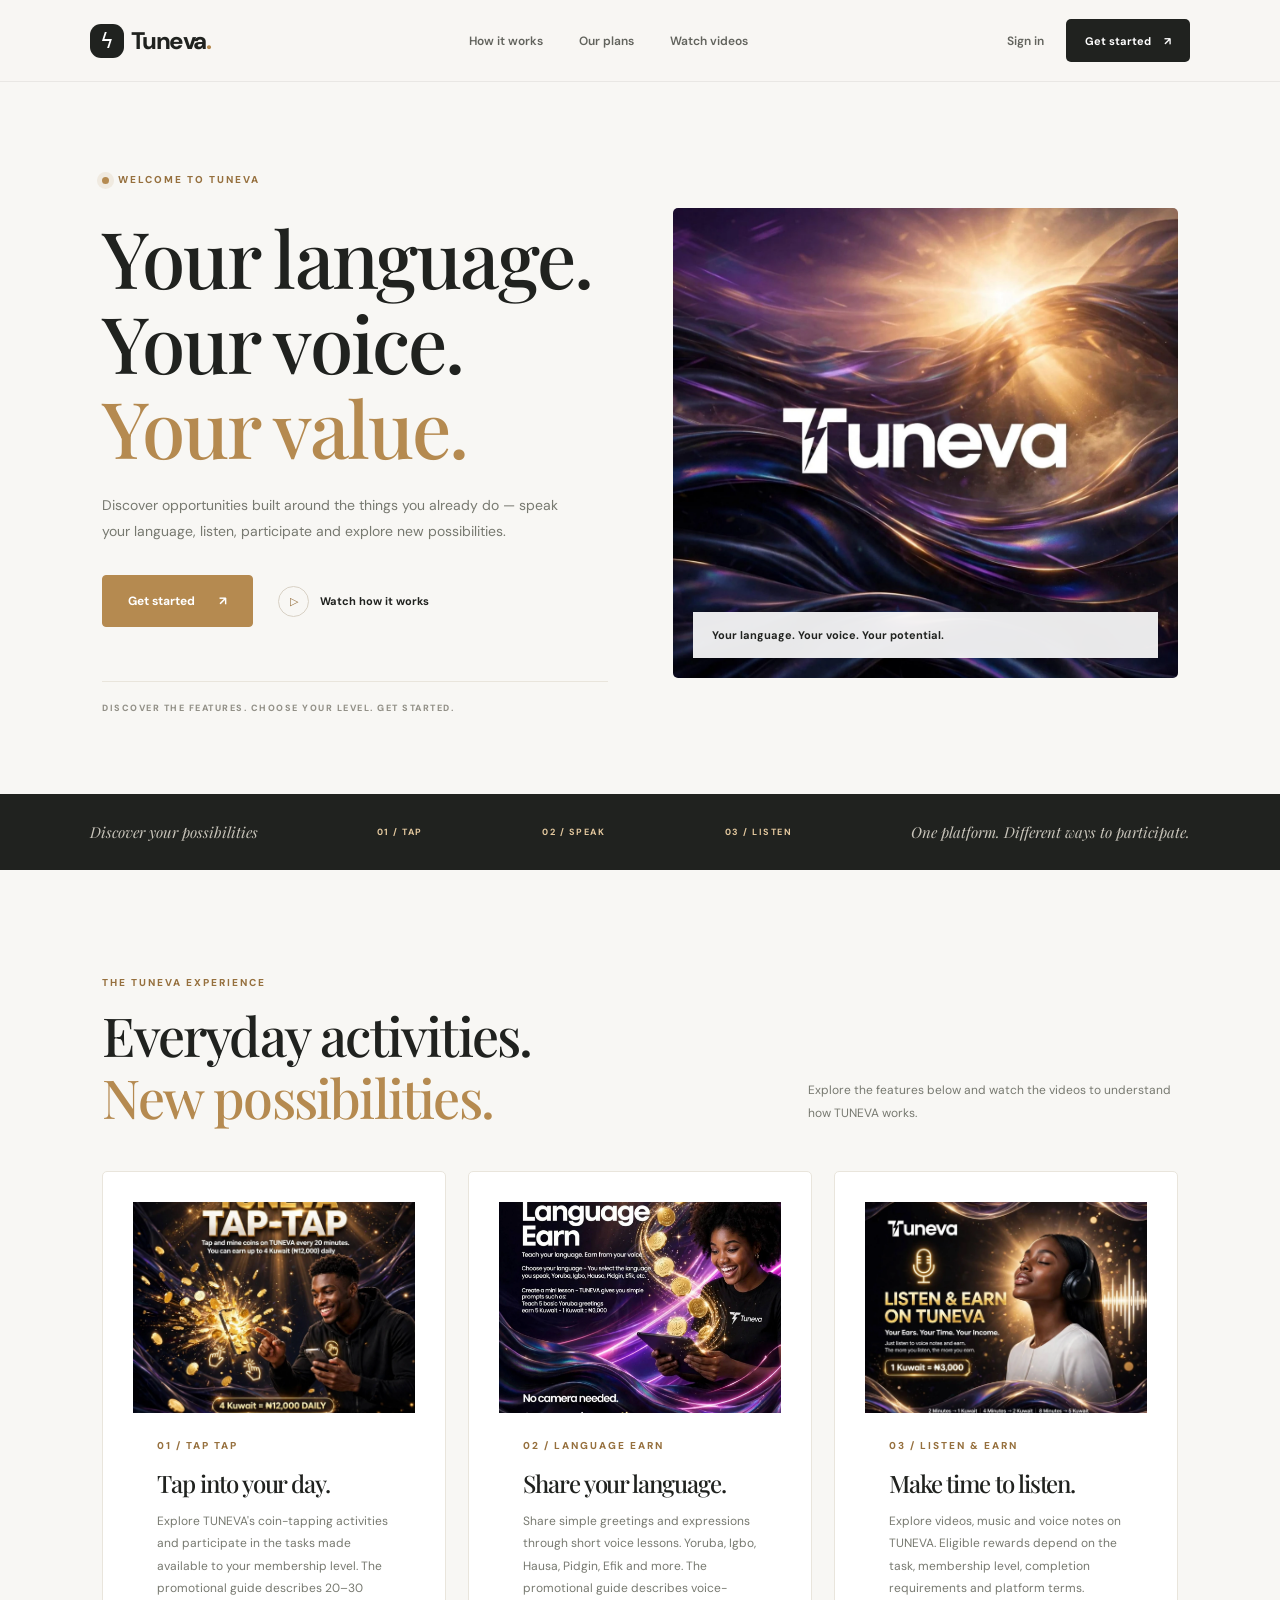
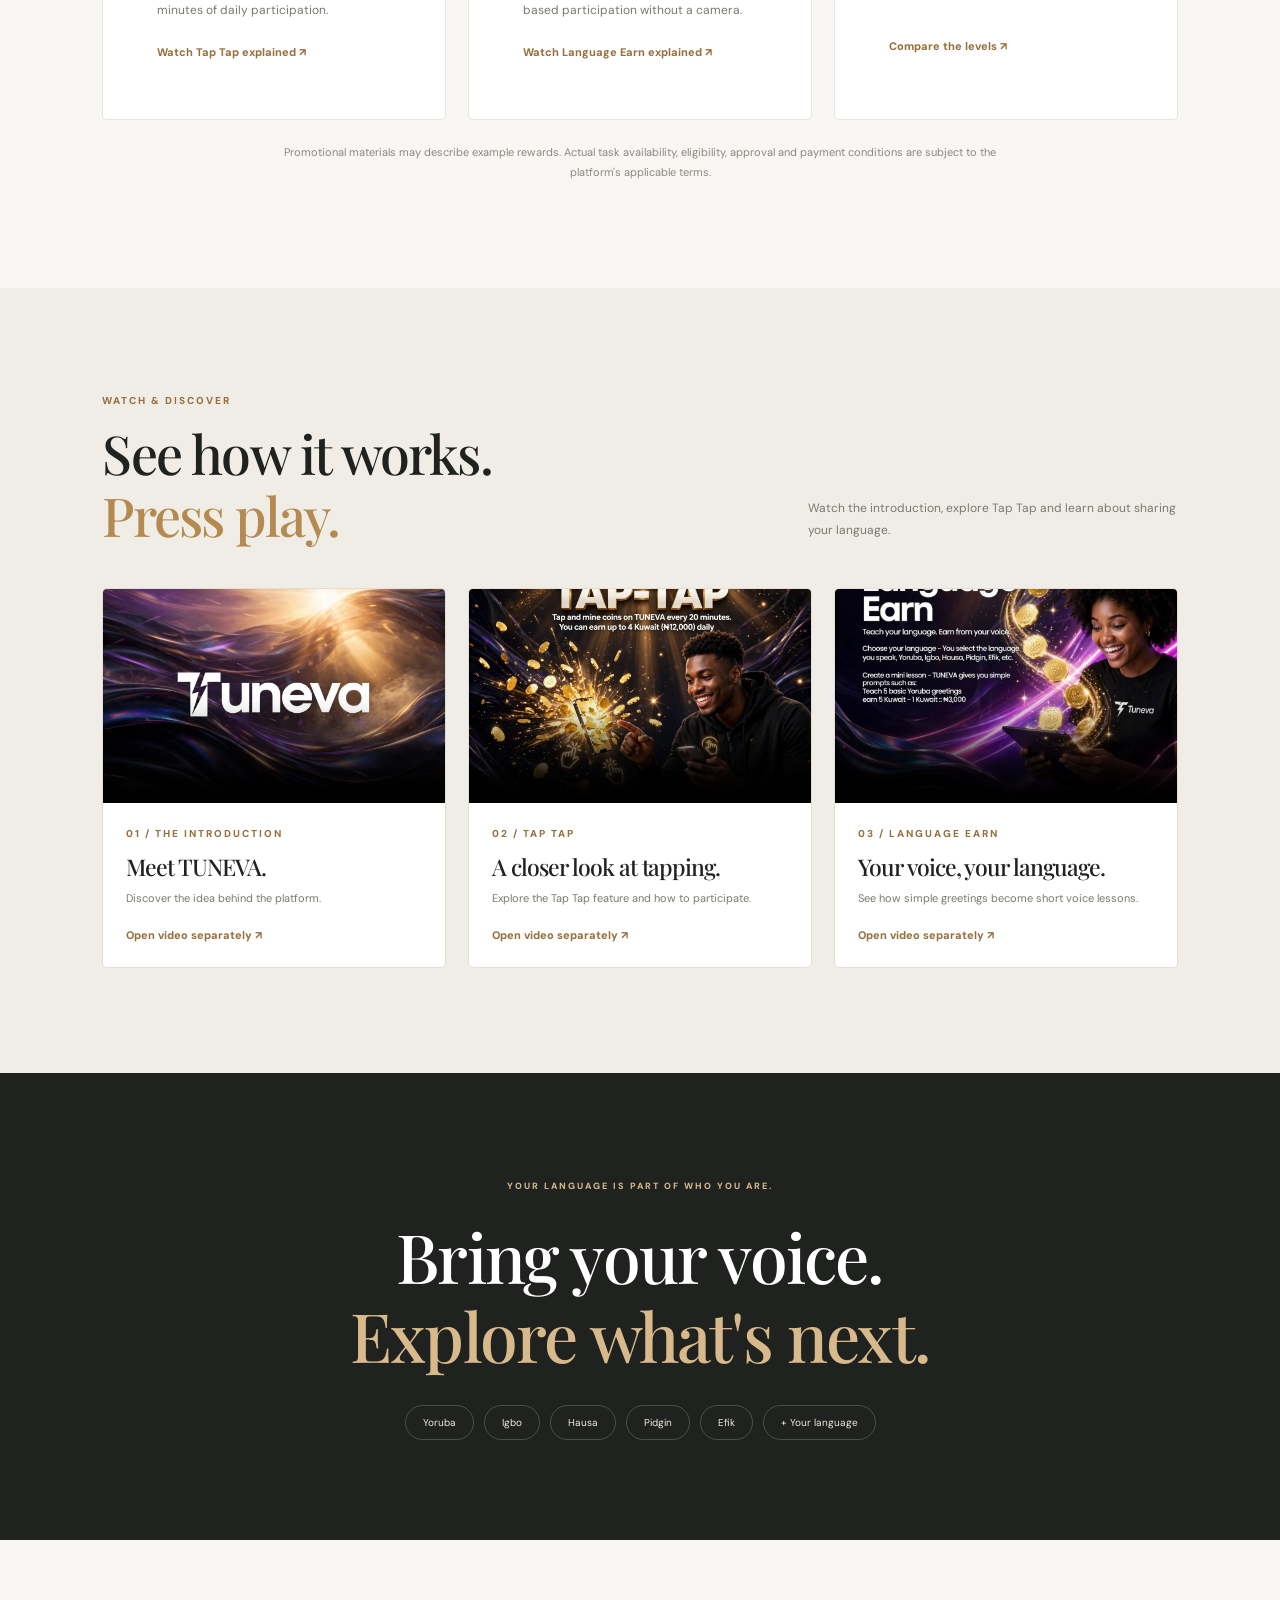
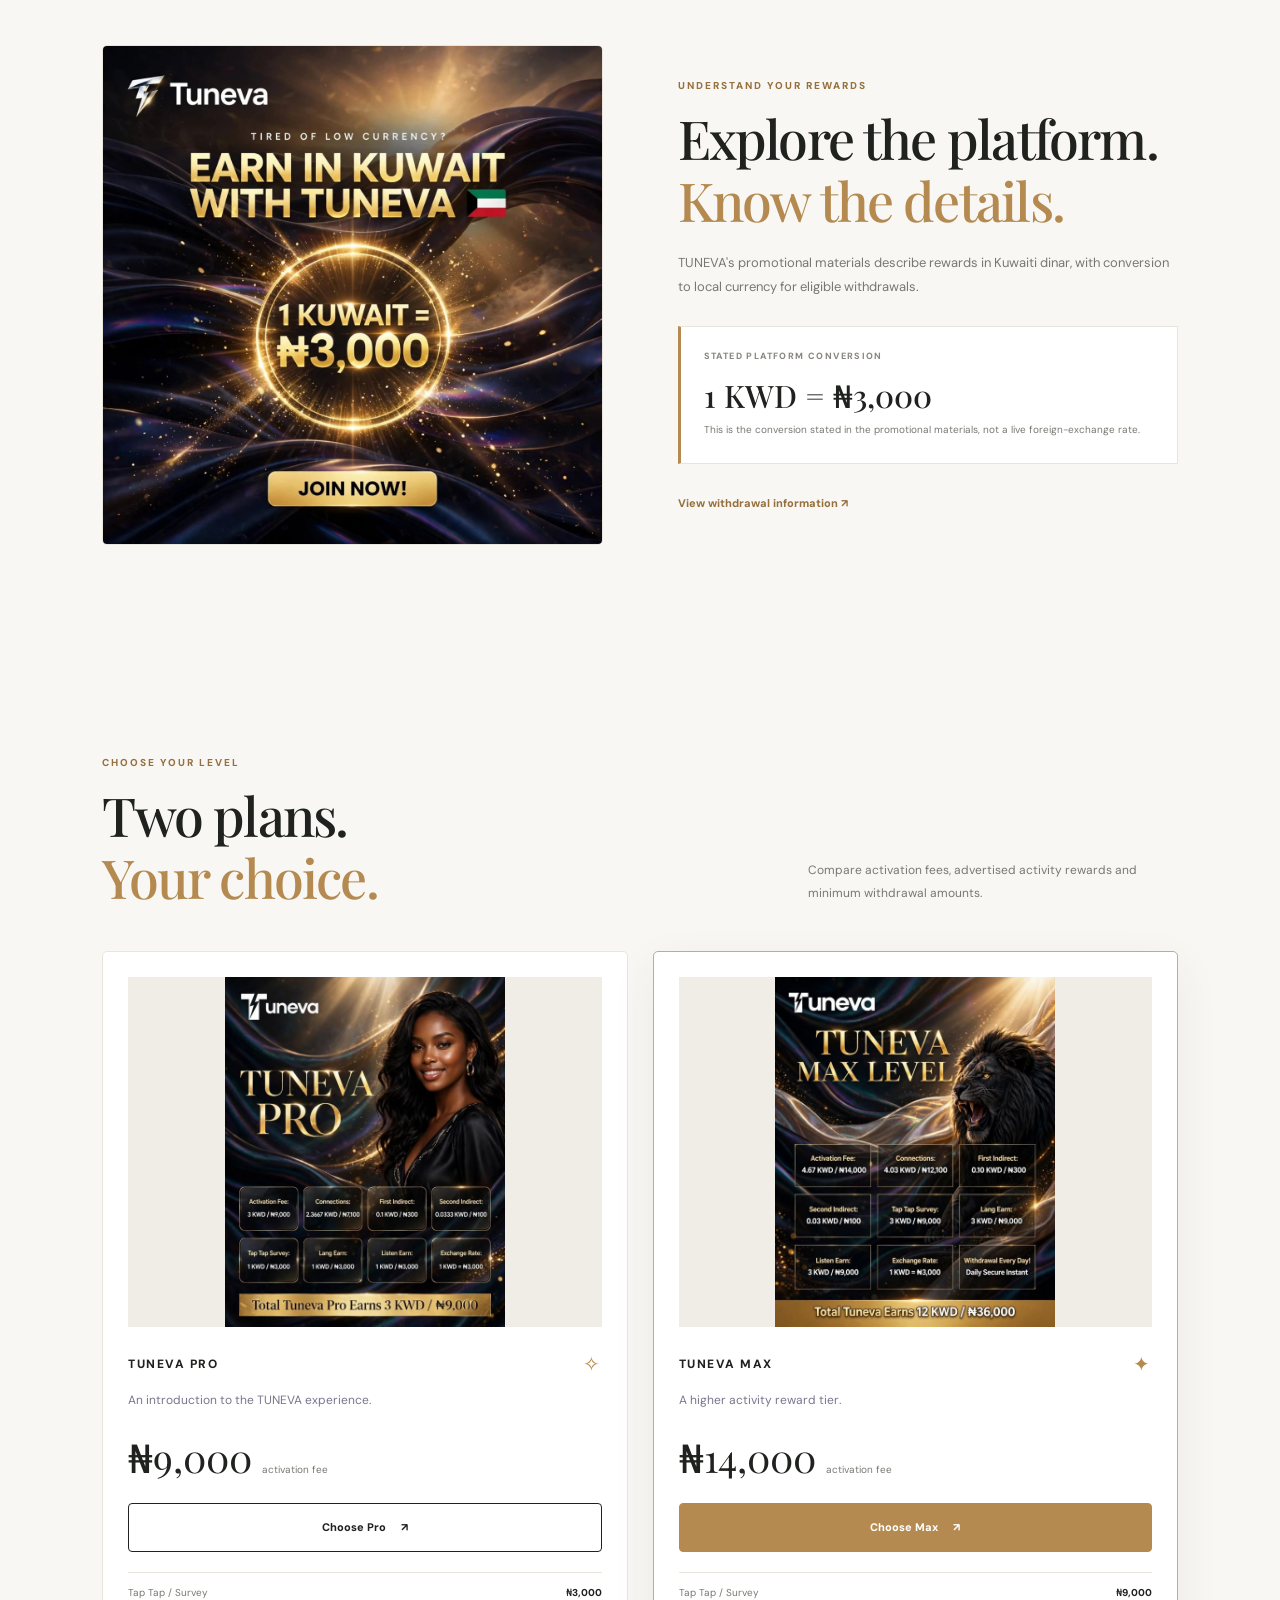
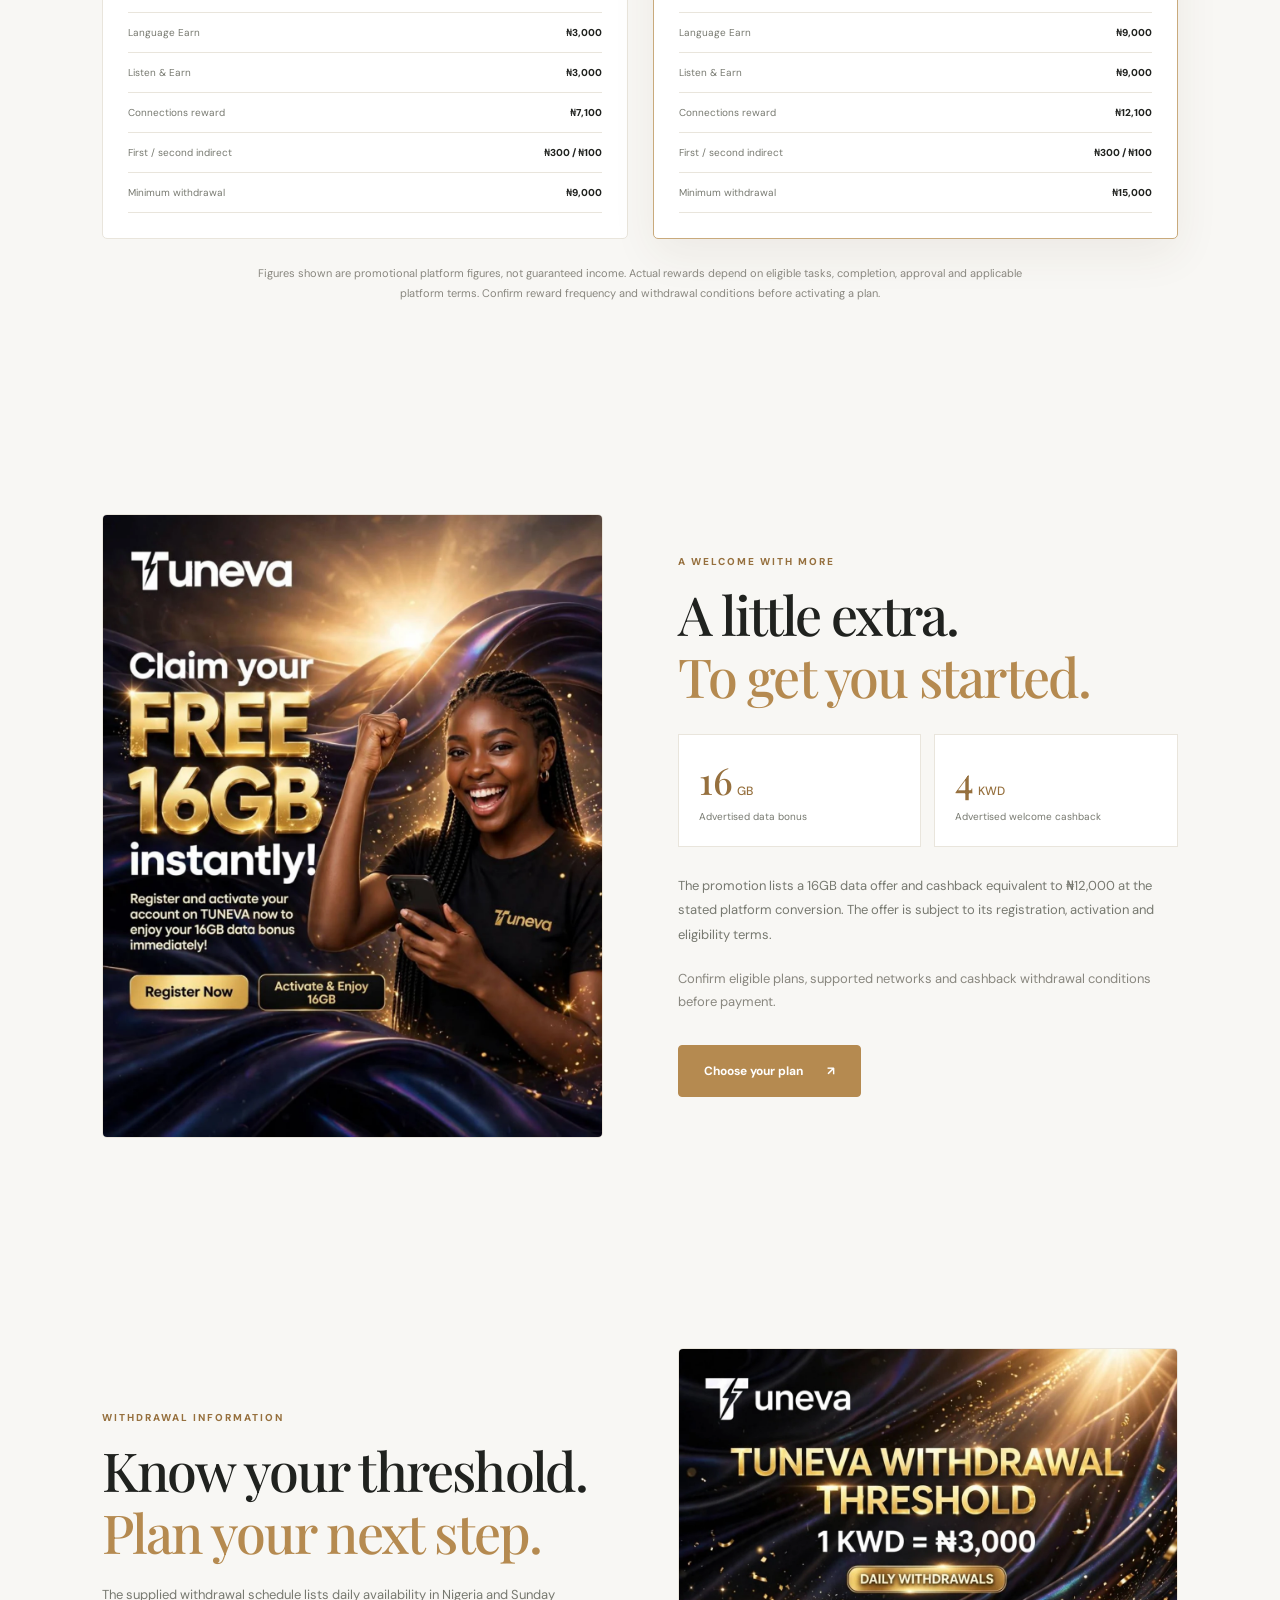
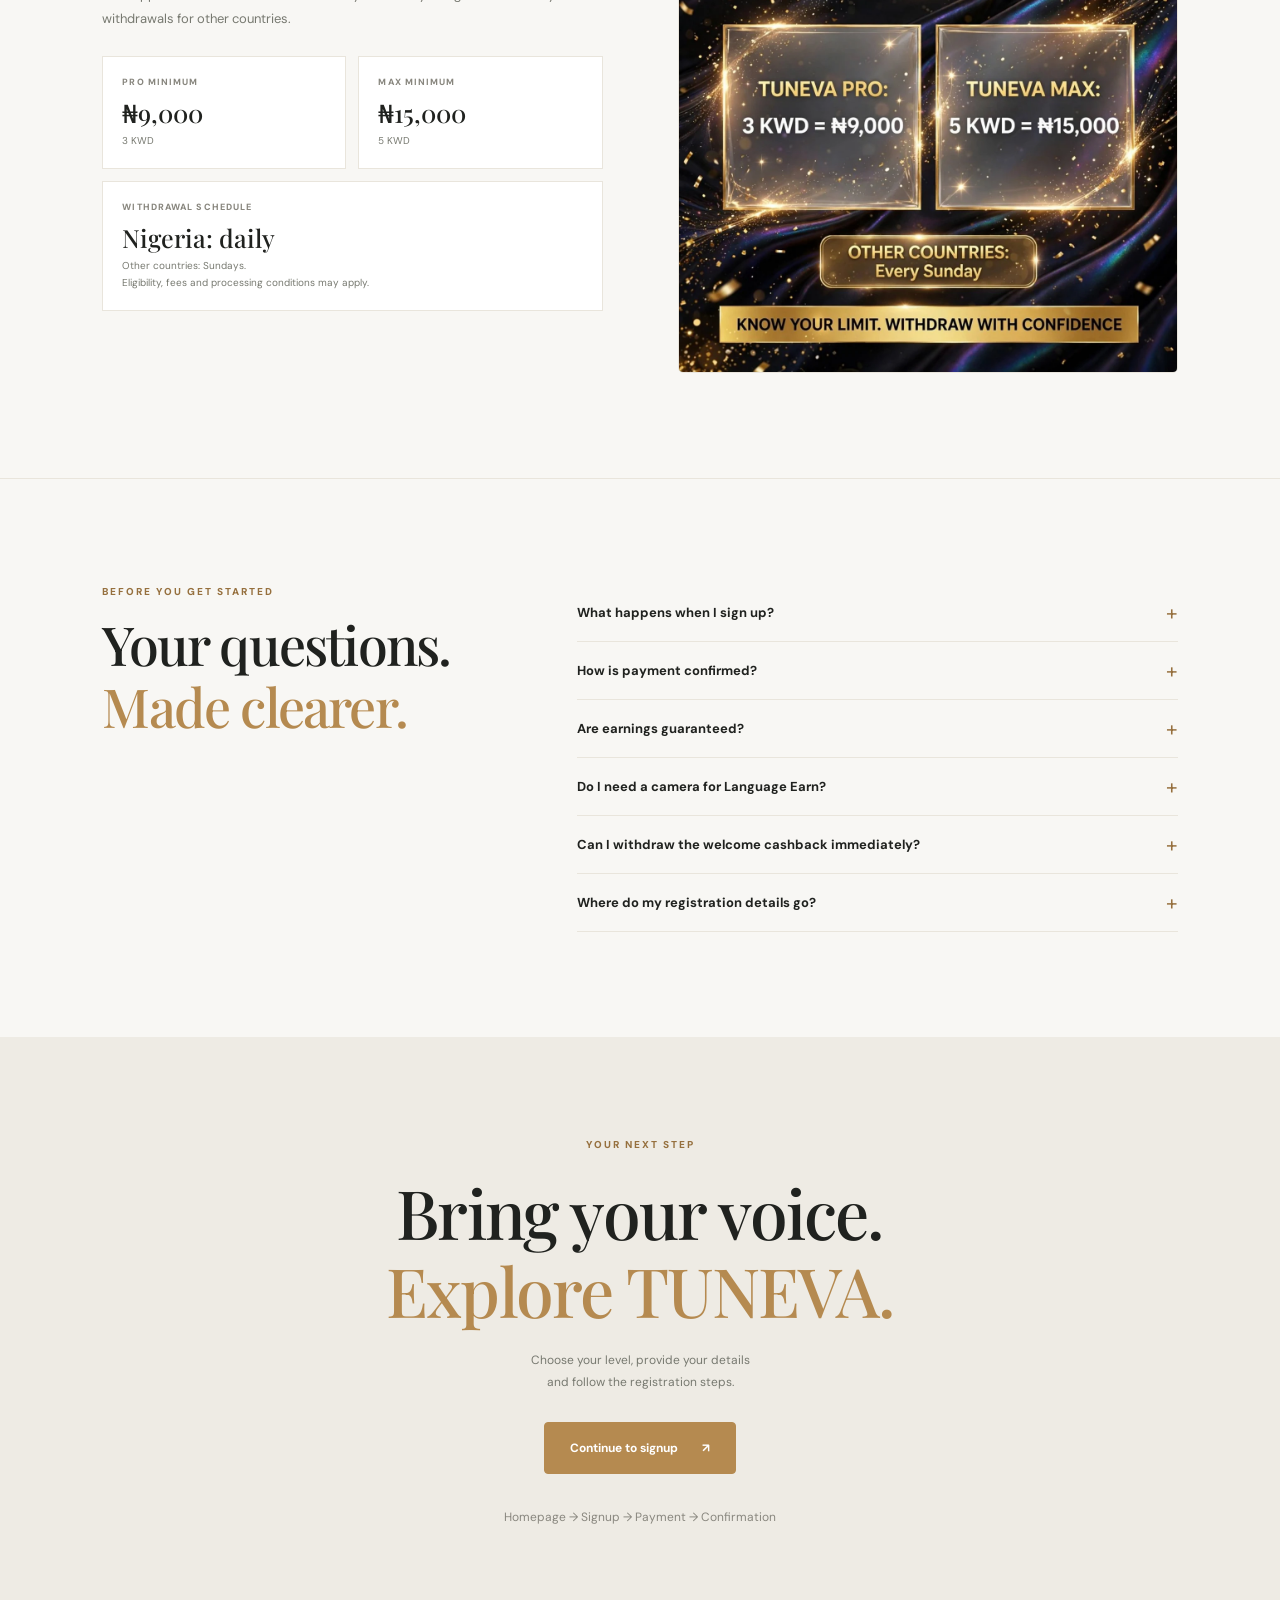
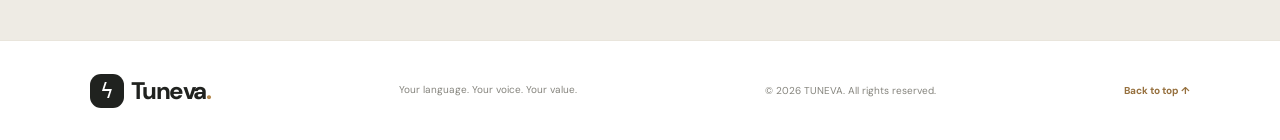
==== index.html @ a2a832fb "Initial frontend upload" ====
<!DOCTYPE html>
<html lang="en">
<head>
  <meta charset="UTF-8">
  <meta name="viewport" content="width=device-width, initial-scale=1">
  <meta name="theme-color" content="#f8f7f4">

  <title>TUNEVA — Your Language. Your Voice. Your Value.</title>

  <meta
    name="description"
    content="Discover TUNEVA, explore Tap Tap, Language Earn and Listen & Earn, compare membership plans and learn how to participate."
  >
  <meta name="robots" content="index, follow">
  <link rel="canonical" href="https://tunevaconnect.top/">

  <meta property="og:type" content="website">
  <meta property="og:title" content="TUNEVA — Your Language. Your Voice. Your Value.">
  <meta
    property="og:description"
    content="Explore TUNEVA features, membership plans and ways to participate."
  >
  <meta property="og:url" content="https://tunevaconnect.top/">
  <meta property="og:image" content="https://tunevaconnect.top/assets/brand.webp">

  <link rel="icon" href="assets/icon.svg">
  <link rel="preconnect" href="https://fonts.googleapis.com">
  <link rel="preconnect" href="https://fonts.gstatic.com" crossorigin>
  <link
    href="https://fonts.googleapis.com/css2?family=DM+Sans:wght@400;500;600;700;800&family=Playfair+Display:ital,wght@0,500;0,600;0,700;1,500;1,600&display=swap"
    rel="stylesheet"
  >

  <link rel="stylesheet" href="styles.css">
  <script defer src="landing.js"></script>
</head>

<body class="tuneva-home">

  <header class="site-header">
    <a class="wordmark" href="/" aria-label="TUNEVA homepage">
      <span class="bolt">ϟ</span>
      Tuneva<span class="brand-dot">.</span>
    </a>

    <nav class="desktop-nav" aria-label="Main navigation">
      <a href="#discover">How it works</a>
      <a href="#plans">Our plans</a>
      <a href="#watch">Watch videos</a>
    </nav>

    <div class="header-actions">
      <a class="header-signin" href="app.html#login">Sign in</a>
      <a class="nav-cta" href="app.html#signup">
        Get started <span>↗</span>
      </a>
    </div>
  </header>

  <main>

    <!-- HERO -->
    <section class="new-hero">
      <div class="hero-content">
        <div class="eyebrow">
          <i></i> WELCOME TO TUNEVA
        </div>

        <h1>
          Your language.<br>
          Your voice.<br>
          <em>Your value.</em>
        </h1>

        <p>
          Discover opportunities built around the things you already
          do — speak your language, listen, participate and explore
          new possibilities.
        </p>

        <div class="hero-actions">
          <a class="button button-gold" href="app.html#signup">
            Get started <span>↗</span>
          </a>

          <a class="play-link" href="#watch">
            <span class="play-icon">▷</span>
            Watch how it works
          </a>
        </div>

        <div class="hero-foot">
          DISCOVER THE FEATURES. CHOOSE YOUR LEVEL. GET STARTED.
        </div>
      </div>

      <figure class="hero-photo">
        <img
          src="assets/brand.webp"
          alt="TUNEVA brand artwork"
          fetchpriority="high"
          decoding="async"
        >
        <figcaption>
          Your language. Your voice. Your potential.
        </figcaption>
      </figure>
    </section>

    <!-- RIBBON -->
    <div class="ribbon">
      <span>Discover your possibilities</span>
      <b>01 / TAP</b>
      <b>02 / SPEAK</b>
      <b>03 / LISTEN</b>
      <span>One platform. Different ways to participate.</span>
    </div>

    <!-- FEATURES -->
    <section id="discover" class="section">
      <div class="section-top">
        <div>
          <div class="eyebrow">THE TUNEVA EXPERIENCE</div>
          <h2>
            Everyday activities.<br>
            <em>New possibilities.</em>
          </h2>
        </div>

        <p>
          Explore the features below and watch the videos to understand
          how TUNEVA works.
        </p>
      </div>

      <div class="features">

        <article class="feature">
          <a
            class="media-poster"
            href="assets/tap.webp"
            target="_blank"
            rel="noopener"
            aria-label="Open the Tap Tap promotional flyer"
          >
            <img
              src="assets/tap.webp"
              alt="TUNEVA Tap Tap promotional flyer"
              loading="lazy"
              decoding="async"
            >
          </a>

          <div class="feature-body">
            <div class="eyebrow">01 / TAP TAP</div>
            <h3>Tap into your day.</h3>
            <p>
              Explore TUNEVA's coin-tapping activities and participate
              in the tasks made available to your membership level.
              The promotional guide describes 20–30 minutes of daily
              participation.
            </p>
            <a class="text-link" href="#tap-video">
              Watch Tap Tap explained ↗
            </a>
          </div>
        </article>

        <article class="feature">
          <a
            class="media-poster"
            href="assets/language.webp"
            target="_blank"
            rel="noopener"
            aria-label="Open the Language Earn promotional flyer"
          >
            <img
              src="assets/language.webp"
              alt="TUNEVA Language Earn promotional flyer"
              loading="lazy"
              decoding="async"
            >
          </a>

          <div class="feature-body">
            <div class="eyebrow">02 / LANGUAGE EARN</div>
            <h3>Share your language.</h3>
            <p>
              Share simple greetings and expressions through short
              voice lessons. Yoruba, Igbo, Hausa, Pidgin, Efik and
              more. The promotional guide describes voice-based
              participation without a camera.
            </p>
            <a class="text-link" href="#language-video">
              Watch Language Earn explained ↗
            </a>
          </div>
        </article>

        <article class="feature">
          <a
            class="media-poster"
            href="assets/listen.webp"
            target="_blank"
            rel="noopener"
            aria-label="Open the Listen and Earn promotional flyer"
          >
            <img
              src="assets/listen.webp"
              alt="TUNEVA Listen and Earn promotional flyer"
              loading="lazy"
              decoding="async"
            >
          </a>

          <div class="feature-body">
            <div class="eyebrow">03 / LISTEN &amp; EARN</div>
            <h3>Make time to listen.</h3>
            <p>
              Explore videos, music and voice notes on TUNEVA.
              Eligible rewards depend on the task, membership level,
              completion requirements and platform terms.
            </p>
            <a class="text-link" href="#plans">
              Compare the levels ↗
            </a>
          </div>
        </article>

      </div>

      <p class="fineprint">
        Promotional materials may describe example rewards.
        Actual task availability, eligibility, approval and payment
        conditions are subject to the platform's applicable terms.
      </p>
    </section>

    <!-- VIDEOS -->
    <section id="watch" class="section media-section">
      <div class="section-top">
        <div>
          <div class="eyebrow">WATCH &amp; DISCOVER</div>
          <h2>
            See how it works.<br>
            <em>Press play.</em>
          </h2>
        </div>

        <p>
          Watch the introduction, explore Tap Tap and learn
          about sharing your language.
        </p>
      </div>

      <div class="video-grid">

        <article class="video-card">
          <div class="video-frame">
            <video
              controls
              playsinline
              preload="none"
              poster="assets/brand.webp"
              aria-label="Introducing TUNEVA"
            >
              <source src="https://api.tunevaconnect.top/assets/film-0.mp4" type="video/mp4">
              Your browser does not support embedded video.
              <a href="https://api.tunevaconnect.top/assets/film-0.mp4">Open the video</a>.
            </video>
          </div>

          <div class="video-info">
            <div class="eyebrow">01 / THE INTRODUCTION</div>
            <h3>Meet TUNEVA.</h3>
            <p>Discover the idea behind the platform.</p>
            <a class="text-link" href="https://api.tunevaconnect.top/assets/film-0.mp4" target="_blank" rel="noopener">
              Open video separately ↗
            </a>
          </div>
        </article>

        <article id="tap-video" class="video-card">
          <div class="video-frame">
            <video
              controls
              playsinline
              preload="none"
              poster="assets/tap.webp"
              aria-label="TUNEVA Tap Tap explained"
            >
              <source src="https://api.tunevaconnect.top/assets/film-1.mp4" type="video/mp4">
              Your browser does not support embedded video.
              <a href="https://api.tunevaconnect.top/assets/film-1.mp4">Open the video</a>.
            </video>
          </div>

          <div class="video-info">
            <div class="eyebrow">02 / TAP TAP</div>
            <h3>A closer look at tapping.</h3>
            <p>Explore the Tap Tap feature and how to participate.</p>
            <a class="text-link" href="https://api.tunevaconnect.top/assets/film-1.mp4" target="_blank" rel="noopener">
              Open video separately ↗
            </a>
          </div>
        </article>

        <article id="language-video" class="video-card">
          <div class="video-frame">
            <video
              controls
              playsinline
              preload="none"
              poster="assets/language.webp"
              aria-label="TUNEVA Language Earn explained"
            >
              <source src="https://api.tunevaconnect.top/assets/film-2.mp4" type="video/mp4">
              Your browser does not support embedded video.
              <a href="https://api.tunevaconnect.top/assets/film-2.mp4">Open the video</a>.
            </video>
          </div>

          <div class="video-info">
            <div class="eyebrow">03 / LANGUAGE EARN</div>
            <h3>Your voice, your language.</h3>
            <p>See how simple greetings become short voice lessons.</p>
            <a class="text-link" href="https://api.tunevaconnect.top/assets/film-2.mp4" target="_blank" rel="noopener">
              Open video separately ↗
            </a>
          </div>
        </article>

      </div>
    </section>

    <!-- LANGUAGE STATEMENT -->
    <section class="statement">
      <span>YOUR LANGUAGE IS PART OF WHO YOU ARE.</span>

      <h2>
        Bring your voice.<br>
        <em>Explore what's next.</em>
      </h2>

      <div class="languages">
        <span>Yoruba</span>
        <span>Igbo</span>
        <span>Hausa</span>
        <span>Pidgin</span>
        <span>Efik</span>
        <span>+ Your language</span>
      </div>
    </section>

    <!-- CURRENCY -->
    <section class="section media-split">
      <a
        class="standalone-flyer"
        href="assets/currency.webp"
        target="_blank"
        rel="noopener"
      >
        <img
          src="assets/currency.webp"
          alt="TUNEVA promotional information about Kuwaiti dinar rewards"
          loading="lazy"
          decoding="async"
        >
      </a>

      <div class="split-content">
        <div class="eyebrow">UNDERSTAND YOUR REWARDS</div>

        <h2>
          Explore the platform.<br>
          <em>Know the details.</em>
        </h2>

        <p>
          TUNEVA's promotional materials describe rewards in
          Kuwaiti dinar, with conversion to local currency for
          eligible withdrawals.
        </p>

        <div class="conversion-card">
          <span>STATED PLATFORM CONVERSION</span>
          <strong>1 KWD = ₦3,000</strong>
          <p>
            This is the conversion stated in the promotional
            materials, not a live foreign-exchange rate.
          </p>
        </div>

        <a class="text-link" href="#withdrawals">
          View withdrawal information ↗
        </a>
      </div>
    </section>

    <!-- MEMBERSHIP PLANS -->
    <section id="plans" class="section">
      <div class="section-top">
        <div>
          <div class="eyebrow">CHOOSE YOUR LEVEL</div>
          <h2>
            Two plans.<br>
            <em>Your choice.</em>
          </h2>
        </div>

        <p>
          Compare activation fees, advertised activity rewards
          and minimum withdrawal amounts.
        </p>
      </div>

      <div class="plans">

        <article class="plan">
          <a
            class="plan-flyer"
            href="assets/pro.webp"
            target="_blank"
            rel="noopener"
          >
            <img
              src="assets/pro.webp"
              alt="TUNEVA Pro plan promotional flyer"
              loading="lazy"
              decoding="async"
            >
          </a>

          <div class="plan-heading">
            <span>TUNEVA PRO</span>
            <span>✧</span>
          </div>

          <p>An introduction to the TUNEVA experience.</p>

          <div class="price">
            ₦9,000 <small>activation fee</small>
          </div>

          <a class="button button-outline" href="app.html#signup/pro">
            Choose Pro <span>↗</span>
          </a>

          <dl>
            <div><dt>Tap Tap / Survey</dt><dd>₦3,000</dd></div>
            <div><dt>Language Earn</dt><dd>₦3,000</dd></div>
            <div><dt>Listen &amp; Earn</dt><dd>₦3,000</dd></div>
            <div><dt>Connections reward</dt><dd>₦7,100</dd></div>
            <div><dt>First / second indirect</dt><dd>₦300 / ₦100</dd></div>
            <div><dt>Minimum withdrawal</dt><dd>₦9,000</dd></div>
          </dl>
        </article>

        <article class="plan plan-max">
          <a
            class="plan-flyer"
            href="assets/max.webp"
            target="_blank"
            rel="noopener"
          >
            <img
              src="assets/max.webp"
              alt="TUNEVA Max plan promotional flyer"
              loading="lazy"
              decoding="async"
            >
          </a>

          <div class="plan-heading">
            <span>TUNEVA MAX</span>
            <span>✦</span>
          </div>

          <p>A higher activity reward tier.</p>

          <div class="price">
            ₦14,000 <small>activation fee</small>
          </div>

          <a class="button button-gold" href="app.html#signup/max">
            Choose Max <span>↗</span>
          </a>

          <dl>
            <div><dt>Tap Tap / Survey</dt><dd>₦9,000</dd></div>
            <div><dt>Language Earn</dt><dd>₦9,000</dd></div>
            <div><dt>Listen &amp; Earn</dt><dd>₦9,000</dd></div>
            <div><dt>Connections reward</dt><dd>₦12,100</dd></div>
            <div><dt>First / second indirect</dt><dd>₦300 / ₦100</dd></div>
            <div><dt>Minimum withdrawal</dt><dd>₦15,000</dd></div>
          </dl>
        </article>

      </div>

      <p class="fineprint">
        Figures shown are promotional platform figures, not guaranteed
        income. Actual rewards depend on eligible tasks, completion,
        approval and applicable platform terms. Confirm reward frequency
        and withdrawal conditions before activating a plan.
      </p>
    </section>

    <!-- WELCOME BONUS -->
    <section class="section media-split">
      <a
        class="standalone-flyer"
        href="assets/bonus.webp"
        target="_blank"
        rel="noopener"
      >
        <img
          src="assets/bonus.webp"
          alt="TUNEVA welcome data and cashback promotional flyer"
          loading="lazy"
          decoding="async"
        >
      </a>

      <div class="split-content">
        <div class="eyebrow">A WELCOME WITH MORE</div>

        <h2>
          A little extra.<br>
          <em>To get you started.</em>
        </h2>

        <div class="bonus-numbers">
          <div>
            <strong>16<span>GB</span></strong>
            <p>Advertised data bonus</p>
          </div>

          <div>
            <strong>4<span>KWD</span></strong>
            <p>Advertised welcome cashback</p>
          </div>
        </div>

        <p>
          The promotion lists a 16GB data offer and cashback equivalent
          to ₦12,000 at the stated platform conversion. The offer is
          subject to its registration, activation and eligibility terms.
        </p>

        <p class="fineprint">
          Confirm eligible plans, supported networks and cashback
          withdrawal conditions before payment.
        </p>

        <a class="button button-gold media-cta" href="app.html#signup">
          Choose your plan <span>↗</span>
        </a>
      </div>
    </section>

    <!-- WITHDRAWAL INFORMATION -->
    <section id="withdrawals" class="section media-split">
      <div class="split-content">
        <div class="eyebrow">WITHDRAWAL INFORMATION</div>

        <h2>
          Know your threshold.<br>
          <em>Plan your next step.</em>
        </h2>

        <p>
          The supplied withdrawal schedule lists daily availability
          in Nigeria and Sunday withdrawals for other countries.
        </p>

        <div class="withdraw-grid">
          <div>
            <span>PRO MINIMUM</span>
            <strong>₦9,000</strong>
            <small>3 KWD</small>
          </div>

          <div>
            <span>MAX MINIMUM</span>
            <strong>₦15,000</strong>
            <small>5 KWD</small>
          </div>

          <div class="wide">
            <span>WITHDRAWAL SCHEDULE</span>
            <strong>Nigeria: daily</strong>
            <small>
              Other countries: Sundays.<br>
              Eligibility, fees and processing conditions may apply.
            </small>
          </div>
        </div>
      </div>

      <a
        class="standalone-flyer"
        href="assets/withdraw.webp"
        target="_blank"
        rel="noopener"
      >
        <img
          src="assets/withdraw.webp"
          alt="TUNEVA withdrawal thresholds and schedule"
          loading="lazy"
          decoding="async"
        >
      </a>
    </section>

    <!-- FAQ -->
    <section class="section faq">
      <div class="faq-heading">
        <div class="eyebrow">BEFORE YOU GET STARTED</div>
        <h2>
          Your questions.<br>
          <em>Made clearer.</em>
        </h2>
      </div>

      <div class="questions">

        <details>
          <summary>What happens when I sign up?</summary>
          <p>
            You provide your registration details and selected plan.
            Follow the platform's registration and payment instructions
            to continue.
          </p>
        </details>

        <details>
          <summary>How is payment confirmed?</summary>
          <p>
            Complete payment through the available Squad checkout
            instructions. Your payment must be successfully verified
            before activation can proceed.
          </p>
        </details>

        <details>
          <summary>Are earnings guaranteed?</summary>
          <p>
            No. Earnings are not guaranteed. Rewards depend on the
            availability of eligible tasks, successful completion,
            approval and the platform's applicable terms.
          </p>
        </details>

        <details>
          <summary>Do I need a camera for Language Earn?</summary>
          <p>
            The promotional guide describes voice-based mini lessons
            and does not require a camera for that activity.
          </p>
        </details>

        <details>
          <summary>Can I withdraw the welcome cashback immediately?</summary>
          <p>
            Cashback withdrawal eligibility and timing depend on the
            applicable promotion terms. Confirm the conditions before
            making a payment.
          </p>
        </details>

        <details>
          <summary>Where do my registration details go?</summary>
          <p>
            Your details are submitted through the TUNEVA registration
            process for account setup and activation. Review the
            platform's privacy information before submitting personal
            information.
          </p>
        </details>

      </div>
    </section>

    <!-- FINAL CALL TO ACTION -->
    <section id="join" class="join">
      <div class="eyebrow">YOUR NEXT STEP</div>

      <h2>
        Bring your voice.<br>
        <em>Explore TUNEVA.</em>
      </h2>

      <p>
        Choose your level, provide your details<br>
        and follow the registration steps.
      </p>

      <a class="button button-gold media-cta" href="app.html#signup">
        Continue to signup <span>↗</span>
      </a>

      <p class="fineprint">
        Homepage → Signup → Payment → Confirmation
      </p>
    </section>

  </main>

  <footer class="site-footer">
    <a class="wordmark" href="/">
      <span class="bolt">ϟ</span>
      Tuneva<span class="brand-dot">.</span>
    </a>

    <p>Your language. Your voice. Your value.</p>
    <span>© 2026 TUNEVA. All rights reserved.</span>
    <a href="#">Back to top ↑</a>
  </footer>

</body>
</html>
---- styles.css ----
/* TUNEVA design tokens — change these to retheme the whole website. */
:root {
  --bg: #f6f5fb;
  --ink: #242337;
  --muted: #77768c;
  --purple: #7760db;
  --purple-dark: #5b43bc;
  --line: #e7e4ef;
  --glass: rgba(255, 255, 255, 0.73);
  --radius: 24px;
  --shadow: 0 18px 50px rgba(72, 52, 110, 0.055);
  font-family:
    Inter,
    ui-sans-serif,
    -apple-system,
    BlinkMacSystemFont,
    "Segoe UI",
    sans-serif;
  color: var(--ink);
  background: var(--bg);
  font-synthesis: none;
}
* {
  box-sizing: border-box;
}
body {
  margin: 0;
  min-height: 100vh;
  background:
    radial-gradient(ellipse at 88% 4%, #e8e1fb80, transparent 42%),
    radial-gradient(ellipse at 8% 90%, #e3f5ee65, transparent 40%), var(--bg);
}
a {
  color: inherit;
  text-decoration: none;
}
button,
input,
select,
textarea {
  font: inherit;
}
button,
a,
input,
select,
textarea {
  -webkit-tap-highlight-color: transparent;
}
button {
  cursor: pointer;
}
button:disabled {
  opacity: 0.5;
  cursor: not-allowed;
}
button:focus-visible,
a:focus-visible,
input:focus-visible,
textarea:focus-visible,
select:focus-visible {
  outline: 3px solid #b2a2f1;
  outline-offset: 3px;
}
button,
a {
  touch-action: manipulation;
}
h1,
h2,
h3,
p {
  margin-top: 0;
}
h1,
h2,
h3 {
  font-weight: 600;
  letter-spacing: -0.045em;
}
p {
  line-height: 1.7;
}
h1 {
  font-size: 40px;
  line-height: 1.15;
}
h2 {
  font-size: 28px;
}
h3 {
  font-size: 19px;
  line-height: 1.3;
}
em {
  font-style: normal;
  color: var(--purple);
}
[hidden] {
  display: none !important;
}
.muted,
.fine {
  color: var(--muted);
}
.fine {
  font-size: 12px;
  line-height: 1.7;
}
.eyebrow {
  font-size: 10px;
  letter-spacing: 0.16em;
  font-weight: 700;
  color: var(--muted);
  display: block;
}
.dot {
  display: inline-block;
  width: 7px;
  height: 7px;
  border-radius: 50%;
  background: #8a78ce;
  margin-right: 7px;
}
.glass {
  background: var(--glass);
  backdrop-filter: blur(24px);
  -webkit-backdrop-filter: blur(24px);
  border: 1px solid #ffffffed;
  border-radius: var(--radius);
  box-shadow: var(--shadow);
}
.brand {
  font-size: 25px;
  font-weight: 700;
  letter-spacing: -1.4px;
  white-space: nowrap;
}
.brand > span:first-child {
  display: inline-grid;
  place-items: center;
  color: white;
  background: linear-gradient(145deg, #9c85ed, #6c56c4);
  border-radius: 11px;
  width: 35px;
  height: 35px;
  font-size: 23px;
  margin-right: 10px;
  letter-spacing: -4px;
  padding-right: 4px;
}
.brand-dot {
  color: var(--purple);
}
.button {
  display: inline-flex;
  align-items: center;
  justify-content: center;
  gap: 18px;
  background: var(--purple);
  color: white;
  border: 1px solid transparent;
  padding: 14px 22px;
  border-radius: 12px;
  font-size: 13px;
  font-weight: 600;
  min-height: 46px;
  transition:
    background 0.2s,
    transform 0.2s;
}
.button:hover {
  background: var(--purple-dark);
  transform: translateY(-1px);
}
.button.secondary {
  color: var(--ink);
  background: #fff;
  border-color: var(--line);
}
.button.secondary:hover {
  background: #f3f0fb;
}
.button.small {
  padding: 9px 15px;
  min-height: 38px;
  font-size: 12px;
}
.button.danger {
  color: #ad424d;
  background: #fff0f1;
  border-color: #f4d4d7;
}
.text-link {
  font-size: 13px;
  font-weight: 600;
  color: var(--purple);
}
.actions {
  display: flex;
  gap: 14px;
  align-items: center;
  flex-wrap: wrap;
}
.row {
  display: flex;
  align-items: center;
  justify-content: space-between;
  gap: 16px;
}
.pill {
  display: inline-block;
  padding: 6px 9px;
  background: #f0eef6;
  border-radius: 7px;
  color: #777389;
  font-size: 10px;
  font-weight: 650;
  letter-spacing: 0.04em;
  white-space: nowrap;
}
.pill.purple {
  background: #eee8ff;
  color: #745cc3;
}
.pill.green {
  background: #e6f5ed;
  color: #307354;
}
.pill.amber {
  background: #fff2dc;
  color: #8f6d26;
}
.pill.red {
  background: #fae7e8;
  color: #a0404b;
}
.lilac {
  background: #ece7fb;
  color: #8b70d1;
}
.peach {
  background: #fff0e5;
  color: #cc9970;
}
.mint {
  background: #e4f3ed;
  color: #6a9f8b;
}
.centered {
  text-align: center;
}
.loading {
  padding: 60px;
  text-align: center;
}
.empty {
  padding: 36px 20px;
  text-align: center;
  color: var(--muted);
  font-size: 14px;
}
.notice {
  border: 1px solid #e4daf8;
  background: #f1ecfc;
  padding: 16px 20px;
  border-radius: 15px;
  color: #655583;
  font-size: 13px;
  line-height: 1.7;
  margin-bottom: 20px;
}
.notice .button {
  margin-top: 10px;
}
label.field {
  display: flex;
  flex-direction: column;
  gap: 8px;
  font-size: 12px;
  font-weight: 600;
  margin-bottom: 18px;
}
input,
select,
textarea {
  width: 100%;
  padding: 12px 13px;
  border: 1px solid #e1ddea;
  background: #fff;
  border-radius: 10px;
  color: var(--ink);
  font-size: 14px;
}
textarea {
  resize: vertical;
  min-height: 90px;
}
input[type="radio"] {
  width: auto;
  accent-color: var(--purple);
}
.field-help {
  font-size: 11px;
  color: var(--muted);
  font-weight: 400;
}
.fields-two {
  display: grid;
  grid-template-columns: 1fr 1fr;
  gap: 14px;
}
.error {
  color: #a93a4d;
  font-size: 13px;
  line-height: 1.6;
}
.form-status {
  min-height: 20px;
}
.full {
  width: 100%;
}
/* Public pages */
.landing-nav,
.landing main,
.landing-footer {
  max-width: 1200px;
  margin: auto;
}
.landing-nav {
  display: flex;
  align-items: center;
  justify-content: space-between;
  padding: 28px 30px;
}
.landing-nav nav {
  display: flex;
  align-items: center;
  gap: 32px;
  font-size: 12px;
  color: #656176;
}
.hero {
  padding: 70px 30px 95px;
  display: grid;
  grid-template-columns: 1.13fr 1fr;
  gap: 40px;
  align-items: center;
}
.hero h1 {
  font-size: clamp(42px, 5.3vw, 68px);
  letter-spacing: -0.065em;
  margin: 25px 0;
}
.hero p {
  color: var(--muted);
  font-size: 15px;
  line-height: 1.9;
}
.hero .actions {
  margin-top: 30px;
}
.hero-foot {
  display: flex;
  gap: 28px;
  margin-top: 55px;
  font-size: 9px;
  letter-spacing: 0.13em;
  color: #9791a7;
}
.hero-art {
  position: relative;
  height: 440px;
  display: flex;
  align-items: center;
  justify-content: center;
  isolation: isolate;
  transition: transform 0.3s;
}
.orb {
  position: absolute;
  border-radius: 50%;
  z-index: -1;
}
.orb-one {
  height: 340px;
  width: 340px;
  background: radial-gradient(
    circle at 30% 20%,
    #f6f0ff,
    #cdb9ef 50%,
    #a398d7 85%
  );
  box-shadow: inset -25px -30px 60px #9982c830;
  right: 0;
  top: 0;
}
.orb-two {
  height: 185px;
  width: 185px;
  background: radial-gradient(circle at 35% 20%, #f9fcff, #cfdfdb 70%, #b6c4d5);
  bottom: 0;
  left: 0;
}
.floating-card {
  width: 330px;
  min-height: 310px;
  padding: 35px;
  transform: rotate(-6deg);
  background: #ffffff85;
  box-shadow: 0 40px 90px #75609c20;
  border: 1px solid #ffffffb8;
}
.floating-card h2 {
  font-size: 35px;
  line-height: 1.16;
  margin: 22px 0;
}
.language-cloud {
  display: flex;
  flex-wrap: wrap;
  gap: 7px;
}
.language-cloud span {
  font-size: 12px;
  background: #ffffff80;
  padding: 7px 12px;
  border: 1px solid white;
  border-radius: 9px;
}
.mini-progress {
  height: 4px;
  background: #e4dcec;
  border-radius: 4px;
  margin-top: 24px;
}
.mini-progress span {
  display: block;
  width: 65%;
  height: 100%;
  background: #a38ad5;
  border-radius: 4px;
}
.floating-card p {
  font-size: 10px;
  margin: 12px 0 0;
}
.float-pill {
  position: absolute;
  right: -3px;
  bottom: 35px;
  padding: 18px 23px;
  font-size: 12px;
  transform: rotate(5deg);
  border-radius: 15px;
}
.art-caption {
  position: absolute;
  top: 13px;
  left: 8px;
  writing-mode: vertical-rl;
  font-size: 9px;
  letter-spacing: 0.18em;
  color: #9a90ad;
}
.landing-section {
  padding: 50px 30px;
}
.section-heading {
  display: flex;
  justify-content: space-between;
  align-items: end;
  gap: 20px;
  margin-bottom: 30px;
}
.section-heading h2 {
  font-size: 35px;
  line-height: 1.2;
  margin: 14px 0 0;
}
.section-heading p {
  font-size: 12px;
  color: var(--muted);
  margin: 0;
}
.feature-grid {
  display: grid;
  grid-template-columns: repeat(3, 1fr);
  gap: 18px;
}
.feature {
  padding: 30px;
}
.feature-symbol {
  display: grid;
  place-items: center;
  width: 46px;
  height: 46px;
  border-radius: 14px;
  font-size: 25px;
  margin-bottom: 30px;
}
.feature .eyebrow {
  font-size: 9px;
  margin-bottom: 14px;
}
.feature h3 {
  font-size: 22px;
  line-height: 1.3;
  max-width: 230px;
}
.feature p {
  font-size: 13px;
  color: var(--muted);
  margin: 0;
}
.story {
  margin: 50px 30px;
  padding: 40px;
  display: grid;
  grid-template-columns: 1fr 1fr;
  gap: 40px;
  align-items: center;
}
.story h2 {
  font-size: 38px;
  margin: 20px 0;
}
.story p {
  font-size: 13px;
  color: var(--muted);
  max-width: 360px;
}
.story video {
  width: 100%;
  height: 300px;
  object-fit: contain;
  border-radius: 16px;
  background: #201b32;
}
.plans {
  display: grid;
  grid-template-columns: 1fr 1fr;
  gap: 24px;
}
.plan {
  padding: 32px;
}
.plan.highlighted {
  background: linear-gradient(145deg, #f6f1ffb0, #ffffffc9);
  border-color: #d9ccf6;
}
.plan h3 {
  margin: 0;
}
.plan-price {
  font-size: 36px;
  letter-spacing: -1.5px;
  font-weight: 600;
  margin: 30px 0 15px;
}
.plan-price small {
  font-size: 12px;
  letter-spacing: 0;
  font-weight: 400;
  color: var(--muted);
}
.plan > p:not(.plan-price),
.plan li {
  font-size: 13px;
  color: var(--muted);
}
.plan ul {
  padding: 0;
  list-style: none;
  margin: 26px 0;
}
.plan li {
  padding: 8px 0;
}
.plan li:before {
  content: "✓";
  color: var(--purple);
  margin-right: 10px;
}
.plan .button {
  width: 100%;
}
.landing-section > .fine {
  margin: 24px 0;
}
.landing-footer {
  padding: 35px 30px;
  display: flex;
  align-items: center;
  justify-content: space-between;
  gap: 20px;
  border-top: 1px solid var(--line);
}
.landing-footer p,
.landing-footer > a:last-child {
  font-size: 12px;
  color: var(--muted);
  margin: 0;
}
/* Member shell */
#demo-banner {
  background: #efe9fd;
  color: #695298;
  font-size: 11px;
  text-align: center;
  padding: 9px 20px;
  border-bottom: 1px solid #dfd5f4;
  position: relative;
  z-index: 30;
}
.shell {
  max-width: 1600px;
  margin: auto;
  display: grid;
  grid-template-columns: 230px minmax(0, 1fr);
  min-height: 100vh;
}
.sidebar {
  padding: 37px 22px;
  border-right: 1px solid #e6e1ee;
  background: #ffffff60;
  backdrop-filter: blur(20px);
  display: flex;
  flex-direction: column;
  position: sticky;
  top: 0;
  height: 100vh;
}
.sidebar .brand {
  margin: 0 10px 45px;
}
.nav-label {
  font-size: 9px;
  letter-spacing: 0.15em;
  color: #a09aad;
  padding: 0 15px;
  margin: 0 0 12px;
}
.nav-link {
  display: flex;
  gap: 13px;
  align-items: center;
  padding: 13px 15px;
  border-radius: 11px;
  font-size: 13px;
  color: #8b859a;
  margin: 4px 0;
}
.nav-link .nav-icon {
  font-size: 19px;
  line-height: 1;
  width: 21px;
  text-align: center;
}
.nav-link:hover {
  background: #f5f1fc;
  color: #6954a1;
}
.nav-link.active {
  background: #ebe5f8;
  color: #7558c2;
  font-weight: 600;
}
.sidebar-bottom {
  margin-top: auto;
}
.sidebar-note {
  padding: 18px 15px;
  background: #eeebf5;
  border-radius: 14px;
  margin: 30px 0 18px;
}
.sidebar-note strong {
  font-size: 12px;
}
.sidebar-note p {
  font-size: 11px;
  color: var(--muted);
  margin: 7px 0 0;
}
.profile-mini {
  display: flex;
  gap: 10px;
  padding: 14px 5px;
  border-top: 1px solid var(--line);
  align-items: center;
}
.avatar {
  background: #e6def4;
  color: #8066b5;
  border: 2px solid white;
  border-radius: 50%;
  width: 35px;
  height: 35px;
  display: grid;
  place-items: center;
  font-size: 12px;
  font-weight: 650;
  flex: none;
}
.profile-mini strong {
  font-size: 12px;
  display: block;
}
.profile-mini small {
  font-size: 10px;
  color: var(--muted);
}
.main {
  padding: 28px 42px 60px;
  min-width: 0;
}
.topbar {
  display: flex;
  align-items: center;
  justify-content: space-between;
  padding-bottom: 27px;
  border-bottom: 1px solid var(--line);
  margin-bottom: 35px;
}
.breadcrumb {
  font-size: 12px;
  color: #9d96aa;
}
.breadcrumb strong {
  color: #5e566f;
  font-weight: 500;
}
.top-right {
  display: flex;
  align-items: center;
  gap: 15px;
}
.top-date {
  font-size: 11px;
  color: #8d879a;
}
.page-heading {
  margin-bottom: 30px;
}
.page-heading h1 {
  font-size: 32px;
  margin: 10px 0;
}
.page-heading p {
  font-size: 13px;
  color: var(--muted);
  margin: 0;
}
.stats {
  display: grid;
  grid-template-columns: repeat(3, 1fr);
  gap: 18px;
  margin-bottom: 30px;
}
.stat {
  padding: 24px;
}
.stat-top {
  display: flex;
  align-items: center;
  justify-content: space-between;
  font-size: 12px;
  color: var(--muted);
}
.stat-icon {
  width: 32px;
  height: 32px;
  display: grid;
  place-items: center;
  background: #f1edf9;
  color: #9c86c5;
  border-radius: 10px;
  font-size: 16px;
}
.stat-value {
  font-size: 31px;
  font-weight: 550;
  letter-spacing: -1.3px;
  margin: 14px 0 8px;
}
.stat p {
  font-size: 10px;
  color: #9690a3;
  margin: 0;
}
.dashboard-grid {
  display: grid;
  grid-template-columns: minmax(0, 1fr) 280px;
  gap: 24px;
}
.welcome-card {
  padding: 28px 30px;
  position: relative;
  overflow: hidden;
  background: linear-gradient(110deg, #ebe6f9b0, #f7f4ffa8);
  border-color: white;
  margin-bottom: 28px;
  min-height: 185px;
}
.welcome-card h2 {
  font-size: 26px;
  max-width: 320px;
  margin: 12px 0 8px;
}
.welcome-card p {
  font-size: 12px;
  color: #897d9f;
  max-width: 330px;
}
.welcome-card .button {
  position: relative;
  z-index: 1;
}
.welcome-shape {
  position: absolute;
  right: 25px;
  top: 30px;
  font-size: 120px;
  color: #d1c5ed;
  line-height: 1;
  transform: rotate(15deg);
  text-shadow: 10px 10px 0 #e1d9f5;
}
.section-title {
  display: flex;
  align-items: center;
  justify-content: space-between;
  margin: 25px 0 18px;
}
.section-title h2 {
  font-size: 18px;
  margin: 0;
}
.section-title a {
  font-size: 11px;
  color: var(--purple);
}
.task-grid {
  display: grid;
  grid-template-columns: repeat(2, minmax(0, 1fr));
  gap: 17px;
}
.task-grid.wide {
  grid-template-columns: repeat(3, minmax(0, 1fr));
}
.task-card {
  padding: 23px;
  display: flex;
  flex-direction: column;
  min-width: 0;
}
.task-card .row {
  align-items: start;
}
.task-symbol {
  height: 42px;
  width: 42px;
  border-radius: 13px;
  display: grid;
  place-items: center;
  font-size: 22px;
}
.task-category {
  font-size: 9px;
  color: #9c94ac;
  letter-spacing: 0.12em;
  margin: 22px 0 10px;
  font-weight: 600;
}
.task-card h3 {
  font-size: 17px;
  margin-bottom: 9px;
}
.task-card p {
  font-size: 11px;
  color: var(--muted);
  line-height: 1.8;
  margin-bottom: 22px;
}
.task-bottom {
  display: flex;
  align-items: center;
  justify-content: space-between;
  border-top: 1px solid #eeeaf4;
  padding-top: 17px;
  gap: 10px;
  margin-top: auto;
}
.task-bottom strong {
  font-size: 18px;
  font-weight: 600;
  color: #776096;
}
.task-bottom small {
  display: block;
  font-size: 9px;
  color: #aaa1b5;
  font-weight: 400;
  margin-top: 3px;
}
.task-bottom .button {
  padding: 8px 12px;
  min-height: 34px;
  font-size: 10px;
}
.side-card {
  padding: 25px;
  margin-bottom: 20px;
}
.side-card h3 {
  font-size: 16px;
}
.steps-list {
  list-style: none;
  padding: 0;
  margin: 23px 0 0;
}
.steps-list li {
  display: flex;
  gap: 12px;
  align-items: start;
  margin: 23px 0;
}
.steps-list span {
  font-size: 10px;
  border: 1px solid #e9e2f2;
  border-radius: 50%;
  padding: 7px;
  color: #a192b3;
  background: white;
}
.steps-list strong {
  font-size: 11px;
  font-weight: 600;
}
.steps-list p {
  font-size: 10px;
  line-height: 1.7;
  color: #9d94a9;
  margin: 5px 0 0;
}
.mini-item {
  padding: 15px 0;
  border-bottom: 1px solid #eeeaf3;
  display: flex;
  justify-content: space-between;
  gap: 12px;
}
.mini-item:last-child {
  border: 0;
}
.mini-item strong {
  font-size: 11px;
  font-weight: 600;
  display: block;
}
.mini-item small {
  font-size: 10px;
  color: #9b92a8;
  display: block;
  margin-top: 5px;
}
.filter-bar {
  display: flex;
  gap: 8px;
  flex-wrap: wrap;
  margin-bottom: 24px;
}
.filter {
  border: 1px solid #e5dfef;
  background: #ffffff70;
  color: #8d819f;
  padding: 10px 16px;
  border-radius: 30px;
  font-size: 11px;
}
.filter.active {
  background: #e9e0f7;
  color: #7155ac;
  border-color: #e4d8f5;
}
.panel {
  padding: 28px;
  margin-bottom: 24px;
}
.panel h2 {
  font-size: 20px;
}
.table-wrap {
  overflow: auto;
}
.table {
  width: 100%;
  border-collapse: collapse;
  font-size: 12px;
  text-align: left;
}
.table th {
  font-size: 10px;
  text-transform: uppercase;
  letter-spacing: 0.07em;
  color: #9d92ac;
  padding: 13px 12px;
  font-weight: 500;
  white-space: nowrap;
}
.table td {
  padding: 17px 12px;
  border-top: 1px solid #eee9f3;
  color: #71667e;
  vertical-align: top;
  line-height: 1.6;
}
.table td strong {
  color: #4e425e;
  font-weight: 550;
}
.table .actions {
  gap: 6px;
}
.table td .button {
  padding: 6px 10px;
  min-height: 30px;
  font-size: 10px;
}
.table small {
  display: block;
  color: #9b90a7;
}
.wallet-grid {
  display: grid;
  grid-template-columns: 1.2fr 1fr;
  gap: 24px;
}
.balance-card {
  padding: 32px;
  background: linear-gradient(120deg, #e7def5, #faf8ffa8);
}
.balance-card .stat-value {
  font-size: 44px;
  margin: 22px 0;
}
.review-card {
  margin-bottom: 18px;
  padding: 25px;
}
.review-card pre {
  white-space: pre-wrap;
  font: 13px/1.7 inherit;
  background: #f5f2f9;
  border-radius: 12px;
  padding: 16px;
  overflow-wrap: anywhere;
}
.review-card h3 {
  margin: 0;
}
.admin-tabs {
  margin-bottom: 25px;
}
.subtle {
  color: var(--muted);
  font-size: 12px;
}
.form-section {
  padding: 20px;
  background: #f8f6fb;
  border-radius: 14px;
  margin-bottom: 20px;
}
.question {
  padding: 18px;
  border: 1px solid var(--line);
  border-radius: 12px;
  margin-bottom: 15px;
}
.question label:last-child {
  margin-bottom: 0;
}
.quiz-option {
  display: flex;
  align-items: center;
  gap: 10px;
  padding: 12px;
  background: #f8f5fc;
  border-radius: 10px;
  font-size: 13px;
  margin: 8px 0;
}
.task-media {
  width: 100%;
  max-height: 320px;
  border-radius: 15px;
  background: #211b30;
  margin: 15px 0;
}
.media-progress {
  height: 7px;
  background: #ede7f5;
  border-radius: 8px;
  margin: 10px 0 6px;
}
.media-progress span {
  display: block;
  height: 100%;
  background: #a68acd;
  border-radius: 8px;
  width: 0;
}
.submission-data {
  display: grid;
  gap: 12px;
  margin: 20px 0;
}
.submission-data div {
  background: #f5f2f9;
  padding: 12px 15px;
  border-radius: 10px;
}
.submission-data span {
  font-size: 10px;
  color: #a293b2;
  display: block;
  text-transform: uppercase;
  letter-spacing: 0.08em;
  margin-bottom: 5px;
}
.submission-data p {
  font-size: 13px;
  margin: 0;
  white-space: pre-wrap;
  overflow-wrap: anywhere;
}
/* Auth, dialogs and feedback */
.auth-wrap {
  min-height: calc(100vh - 40px);
  display: grid;
  grid-template-columns: 1fr 1fr;
  max-width: 1120px;
  margin: auto;
  padding: 60px 35px;
  gap: 90px;
  align-items: center;
}
.auth-copy > .brand {
  display: inline-block;
  margin-bottom: 70px;
}
.auth-copy h1 {
  font-size: 50px;
  line-height: 1.12;
  margin: 25px 0;
}
.auth-copy p {
  color: var(--muted);
  font-size: 14px;
}
.auth-art {
  font-size: 150px;
  color: #c8b4e6;
  line-height: 1.3;
  letter-spacing: -15px;
  text-shadow: 10px 10px 0 #e7dff3;
}
.auth-card {
  padding: 38px;
}
.auth-card h2 {
  font-size: 28px;
  margin-bottom: 10px;
}
.auth-card > p {
  font-size: 13px;
  color: var(--muted);
  margin-bottom: 25px;
}
.auth-card .button {
  width: 100%;
  margin: 8px 0 20px;
}
.auth-bottom {
  font-size: 12px;
  text-align: center;
  color: var(--muted);
  margin: 0 !important;
}
.auth-bottom a {
  color: var(--purple);
  font-weight: 600;
}
.demo-accounts {
  margin-top: 25px;
  padding: 15px;
  border: 1px dashed #d4c7e6;
  border-radius: 10px;
  font-size: 11px;
  line-height: 1.9;
  color: #8b79a3;
}
.demo-accounts button {
  border: 0;
  background: none;
  color: #7250a6;
  padding: 3px;
  text-decoration: underline;
  font-size: 11px;
}
.check-label {
  display: flex;
  align-items: start;
  gap: 10px;
  font-size: 11px;
  line-height: 1.6;
  color: var(--muted);
  margin-bottom: 16px;
}
.check-label input {
  width: auto;
  margin-top: 3px;
}
dialog {
  border: 1px solid #fff;
  background: #fcfafff5;
  backdrop-filter: blur(30px);
  border-radius: 24px;
  box-shadow: 0 40px 100px #32214040;
  width: min(620px, calc(100% - 24px));
  padding: 30px;
  max-height: 90vh;
  color: var(--ink);
}
dialog::backdrop {
  background: #40334d60;
  backdrop-filter: blur(6px);
}
.dialog-heading {
  display: flex;
  align-items: start;
  justify-content: space-between;
  gap: 20px;
  margin-bottom: 25px;
}
.dialog-heading h2 {
  margin: 0;
  font-size: 24px;
}
.close {
  border: 1px solid var(--line);
  background: white;
  border-radius: 50%;
  width: 32px;
  height: 32px;
  color: #857493;
  flex: none;
}
.dialog-footer {
  margin-top: 25px;
}
.modal-note {
  font-size: 12px;
  color: var(--muted);
  line-height: 1.8;
}
#toast {
  position: fixed;
  left: 50%;
  bottom: 30px;
  transform: translate(-50%, 20px);
  padding: 15px 24px;
  border: 1px solid #e2d8ee;
  background: #fffdfdf5;
  color: #63516f;
  border-radius: 14px;
  box-shadow: 0 15px 50px #49325824;
  z-index: 100;
  opacity: 0;
  pointer-events: none;
  transition: 0.2s;
  width: max-content;
  max-width: calc(100% - 30px);
  font-size: 13px;
}
#toast.show {
  opacity: 1;
  transform: translate(-50%, 0);
}
@media (min-width: 1450px) {
  .main {
    padding-left: 55px;
    padding-right: 55px;
  }
  .dashboard-grid {
    grid-template-columns: minmax(0, 1fr) 320px;
  }
  .task-card {
    padding: 28px;
  }
}
@media (max-width: 1100px) {
  .shell {
    grid-template-columns: 195px minmax(0, 1fr);
  }
  .sidebar {
    padding: 30px 15px;
  }
  .sidebar .brand {
    font-size: 23px;
    margin-left: 0;
  }
  .main {
    padding: 25px;
  }
  .dashboard-grid {
    grid-template-columns: 1fr;
  }
  .dashboard-side {
    display: grid;
    grid-template-columns: 1fr 1fr;
    gap: 20px;
  }
  .task-grid.wide {
    grid-template-columns: repeat(2, minmax(0, 1fr));
  }
  .hero {
    gap: 20px;
  }
  .hero-art {
    height: 380px;
  }
  .floating-card {
    width: 290px;
    padding: 28px;
  }
  .orb-one {
    height: 290px;
    width: 290px;
  }
  .auth-wrap {
    gap: 50px;
  }
}
@media (max-width: 760px) {
  .landing-nav {
    padding: 20px;
  }
  .landing-nav nav > a:not(.button) {
    display: none;
  }
  .hero {
    padding: 40px 24px 35px;
    grid-template-columns: 1fr;
  }
  .hero h1 {
    font-size: 52px;
  }
  .hero-art {
    max-width: 380px;
    width: 100%;
    margin: 15px auto;
  }
  .hero-foot {
    margin-top: 35px;
  }
  .landing-section {
    padding: 35px 22px;
  }
  .section-heading {
    display: block;
  }
  .section-heading p {
    margin-top: 18px;
  }
  .section-heading h2 {
    font-size: 30px;
  }
  .feature-grid,
  .plans {
    grid-template-columns: 1fr;
  }
  .feature {
    padding: 27px;
  }
  .feature h3 {
    max-width: 100%;
  }
  .feature-symbol {
    margin-bottom: 20px;
  }
  .story {
    margin: 30px 22px;
    padding: 25px;
    grid-template-columns: 1fr;
    gap: 20px;
  }
  .story video {
    height: 260px;
  }
  .story h2 {
    font-size: 30px;
  }
  .landing-footer {
    padding: 28px 22px;
    flex-wrap: wrap;
  }
  .landing-footer p {
    width: 100%;
    order: 2;
  }
  .shell {
    display: block;
  }
  .sidebar {
    height: auto;
    position: static;
    padding: 18px 20px;
    border: 0;
    display: block;
    background: #ffffff65;
  }
  .sidebar .brand {
    margin: 0;
    font-size: 22px;
  }
  .sidebar .brand > span:first-child {
    height: 29px;
    width: 29px;
    font-size: 19px;
    border-radius: 9px;
  }
  .sidebar nav {
    position: fixed;
    bottom: 0;
    left: 0;
    right: 0;
    padding: 7px 5px calc(7px + env(safe-area-inset-bottom));
    display: flex;
    background: #fdfaffed;
    border-top: 1px solid #e9e1f1;
    backdrop-filter: blur(22px);
    z-index: 25;
    justify-content: space-around;
    gap: 2px;
  }
  .nav-label,
  .sidebar-bottom {
    display: none;
  }
  .nav-link {
    padding: 8px 7px;
    flex-direction: column;
    gap: 5px;
    min-width: 50px;
    font-size: 9px;
    margin: 0;
    border-radius: 9px;
  }
  .nav-link .nav-icon {
    font-size: 19px;
  }
  .main {
    padding: 15px 19px 100px;
  }
  .topbar {
    margin-bottom: 25px;
    padding-bottom: 17px;
  }
  .top-date {
    display: none;
  }
  .top-right {
    gap: 10px;
  }
  .top-right .pill {
    font-size: 8px;
  }
  .avatar {
    width: 29px;
    height: 29px;
    font-size: 10px;
  }
  .page-heading h1 {
    font-size: 29px;
  }
  .page-heading {
    margin-bottom: 25px;
  }
  .stats {
    gap: 10px;
    margin-bottom: 22px;
  }
  .stat {
    padding: 17px 12px;
    border-radius: 17px;
  }
  .stat-top {
    font-size: 10px;
  }
  .stat-icon {
    display: none;
  }
  .stat-value {
    font-size: 22px;
    margin: 16px 0 8px;
  }
  .stat p {
    font-size: 9px;
    line-height: 1.5;
  }
  .welcome-card {
    padding: 24px;
  }
  .welcome-card h2 {
    font-size: 24px;
    max-width: 240px;
  }
  .welcome-card p {
    max-width: 220px;
  }
  .welcome-shape {
    font-size: 90px;
    right: 10px;
    top: 50px;
    opacity: 0.7;
  }
  .task-grid,
  .task-grid.wide {
    gap: 12px;
  }
  .task-card {
    padding: 17px;
    border-radius: 18px;
  }
  .task-category {
    font-size: 8px;
    margin-top: 18px;
  }
  .task-card h3 {
    font-size: 15px;
  }
  .task-card p {
    font-size: 10px;
  }
  .task-bottom {
    flex-wrap: wrap;
    gap: 12px;
  }
  .task-bottom .button {
    width: 100%;
  }
  .task-symbol {
    height: 36px;
    width: 36px;
    font-size: 20px;
  }
  .task-card .pill {
    font-size: 8px;
    padding: 5px;
  }
  .task-bottom strong {
    font-size: 17px;
  }
  .dashboard-side {
    grid-template-columns: 1fr;
  }
  .wallet-grid {
    grid-template-columns: 1fr;
    gap: 0;
  }
  .panel {
    padding: 21px;
  }
  .auth-wrap {
    display: block;
    padding: 28px 20px;
    max-width: 500px;
  }
  .auth-copy > .brand {
    margin-bottom: 28px;
  }
  .auth-copy h1,
  .auth-copy p,
  .auth-art,
  .auth-copy > .eyebrow {
    display: none;
  }
  .auth-card {
    padding: 27px;
  }
  .fields-two {
    grid-template-columns: 1fr;
    gap: 0;
  }
  .plan {
    padding: 25px;
  }
  .plan .pill {
    font-size: 8px;
  }
  .filter {
    padding: 9px 13px;
  }
  dialog {
    padding: 23px;
  }
  .review-card {
    padding: 20px;
  }
  .review-card > .row {
    align-items: start;
    flex-wrap: wrap;
  }
  #toast {
    bottom: 90px;
  }
  .balance-card .stat-value {
    font-size: 38px;
  }
  .table th,
  .table td {
    padding: 12px 8px;
  }
  .table {
    font-size: 11px;
  }
}
@media (prefers-reduced-motion: reduce) {
  *,
  *:before,
  *:after {
    animation: none !important;
    transition: none !important;
    scroll-behavior: auto !important;
  }
}

/* Font-independent directional mark. */
.arrow {
  display: inline-block;
  position: relative;
  width: 10px;
  height: 10px;
  flex: none;
  border-top: 1.5px solid currentColor;
  border-right: 1.5px solid currentColor;
  margin-left: 4px;
}
.arrow:after {
  content: "";
  position: absolute;
  top: 3px;
  left: -1px;
  width: 12px;
  height: 1.5px;
  background: currentColor;
  transform: rotate(-45deg);
}
.brand > span:first-child {
  letter-spacing: 0;
  padding: 0;
  font-style: italic;
}
.task-symbol,
.nav-icon {
  font-variant-emoji: text;
}
.feature-symbol.peach {
  font-size: 21px;
}
.form-section .button {
  margin-top: 8px;
}


/* =========================================================
   TUNEVA PUBLIC HOMEPAGE — NEW LIGHT LUXURY DESIGN
   Safe homepage-only overrides.
   Does not replace dashboard or authentication styles.
========================================================= */

body.tuneva-home {
  --home-bg: #f8f7f4;
  --home-white: #ffffff;
  --home-ink: #20221f;
  --home-muted: #777970;
  --home-gold: #b58a50;
  --home-gold-dark: #96703e;
  --home-line: #e9e5dc;
  --home-soft: #f0ede6;

  margin: 0;
  background: var(--home-bg);
  color: var(--home-ink);
  font-family: "DM Sans", Inter, sans-serif;
  overflow-x: hidden;
}

body.tuneva-home *,
body.tuneva-home *::before,
body.tuneva-home *::after {
  box-sizing: border-box;
}

body.tuneva-home a {
  text-decoration: none;
}

body.tuneva-home img,
body.tuneva-home video {
  display: block;
  max-width: 100%;
}

body.tuneva-home .eyebrow {
  display: flex;
  align-items: center;
  gap: 9px;
  color: var(--home-gold-dark);
  font-size: 10px;
  font-weight: 800;
  letter-spacing: 2px;
  line-height: 1.6;
}

body.tuneva-home h1,
body.tuneva-home h2,
body.tuneva-home h3,
body.tuneva-home p {
  margin-top: 0;
}

body.tuneva-home h1,
body.tuneva-home h2 {
  color: var(--home-ink);
  font-family: "Playfair Display", Georgia, serif;
  font-weight: 500;
  letter-spacing: -1.8px;
}

body.tuneva-home h1 em,
body.tuneva-home h2 em {
  color: var(--home-gold);
  font-weight: 500;
}

body.tuneva-home p {
  color: var(--home-muted);
  line-height: 1.85;
}

body.tuneva-home .fineprint {
  color: #89877f;
  font-size: 11px;
  line-height: 1.8;
}

/* HEADER */

body.tuneva-home .site-header {
  width: 100%;
  min-height: 82px;
  padding: 0 7%;
  display: flex;
  align-items: center;
  justify-content: space-between;
  gap: 25px;
  background: rgba(248, 247, 244, .94);
  border-bottom: 1px solid rgba(32, 34, 31, .07);
  position: relative;
  z-index: 20;
}

body.tuneva-home .wordmark {
  display: inline-flex;
  align-items: center;
  gap: 7px;
  color: var(--home-ink);
  font-size: 24px;
  font-weight: 800;
  letter-spacing: -1.5px;
  white-space: nowrap;
}

body.tuneva-home .wordmark .bolt {
  width: 34px;
  height: 34px;
  display: grid;
  place-items: center;
  border-radius: 11px;
  background: var(--home-ink);
  color: #fff;
  font-size: 21px;
}

body.tuneva-home .brand-dot {
  color: var(--home-gold);
  margin-left: -7px;
}

body.tuneva-home .desktop-nav {
  display: flex;
  align-items: center;
  gap: 36px;
}

body.tuneva-home .desktop-nav a,
body.tuneva-home .header-signin {
  color: #62635d;
  font-size: 12px;
  font-weight: 600;
  transition: color .2s ease;
}

body.tuneva-home .desktop-nav a:hover,
body.tuneva-home .header-signin:hover {
  color: var(--home-gold-dark);
}

body.tuneva-home .header-actions {
  display: flex;
  align-items: center;
  gap: 22px;
}

body.tuneva-home .nav-cta {
  min-height: 43px;
  padding: 0 19px;
  display: inline-flex;
  align-items: center;
  justify-content: center;
  gap: 13px;
  border-radius: 5px;
  background: var(--home-ink);
  color: #fff;
  font-size: 11px;
  font-weight: 700;
  transition: background .2s, transform .2s;
}

body.tuneva-home .nav-cta:hover {
  background: var(--home-gold-dark);
  transform: translateY(-2px);
}

/* HERO */

body.tuneva-home .new-hero {
  max-width: 1440px;
  min-height: 650px;
  margin: auto;
  padding: 90px 8% 80px;
  display: grid;
  grid-template-columns: 1fr 1fr;
  align-items: center;
  gap: 65px;
}

body.tuneva-home .hero-content {
  max-width: 570px;
}

body.tuneva-home .hero-content > .eyebrow {
  margin-bottom: 27px;
}

body.tuneva-home .hero-content .eyebrow i {
  width: 7px;
  height: 7px;
  display: inline-block;
  border-radius: 50%;
  background: var(--home-gold);
  box-shadow: 0 0 0 5px rgba(181, 138, 80, .12);
}

body.tuneva-home .new-hero h1 {
  margin-bottom: 23px;
  font-size: clamp(52px, 6.1vw, 82px);
  line-height: 1.09;
}

body.tuneva-home .hero-content > p {
  max-width: 460px;
  margin-bottom: 30px;
  font-size: 14px;
}

body.tuneva-home .hero-actions {
  display: flex;
  align-items: center;
  flex-wrap: wrap;
  gap: 25px;
}

body.tuneva-home .button-gold {
  min-height: 52px;
  padding: 0 25px;
  display: inline-flex;
  align-items: center;
  justify-content: center;
  gap: 24px;
  border: 1px solid var(--home-gold);
  border-radius: 4px;
  background: var(--home-gold);
  color: #fff;
  font-size: 12px;
  font-weight: 700;
  transition: all .2s ease;
}

body.tuneva-home .button-gold:hover {
  background: var(--home-gold-dark);
  border-color: var(--home-gold-dark);
  transform: translateY(-2px);
}

body.tuneva-home .play-link {
  display: inline-flex;
  align-items: center;
  gap: 11px;
  color: var(--home-ink);
  font-size: 11px;
  font-weight: 700;
}

body.tuneva-home .play-icon {
  width: 31px;
  height: 31px;
  display: grid;
  place-items: center;
  border: 1px solid #d8d1c5;
  border-radius: 50%;
  color: var(--home-gold-dark);
}

body.tuneva-home .hero-foot {
  margin-top: 54px;
  padding-top: 20px;
  border-top: 1px solid var(--home-line);
  color: #929087;
  font-size: 9px;
  font-weight: 800;
  letter-spacing: 1.5px;
}

body.tuneva-home .hero-photo {
  position: relative;
  width: 100%;
  height: 470px;
  margin: 0;
  overflow: hidden;
  background: #e9e5dc;
  border-radius: 5px;
}

body.tuneva-home .hero-photo img {
  width: 100%;
  height: 100%;
  object-fit: cover;
}

body.tuneva-home .hero-photo figcaption {
  position: absolute;
  left: 20px;
  right: 20px;
  bottom: 20px;
  padding: 16px 19px;
  background: rgba(255, 255, 255, .91);
  color: var(--home-ink);
  font-size: 11px;
  font-weight: 700;
  backdrop-filter: blur(12px);
}

/* RIBBON */

body.tuneva-home .ribbon {
  min-height: 76px;
  padding: 18px 7%;
  display: flex;
  align-items: center;
  justify-content: space-between;
  flex-wrap: wrap;
  gap: 17px;
  background: var(--home-ink);
  color: #fff;
}

body.tuneva-home .ribbon span {
  color: #c8c4ba;
  font-family: "Playfair Display", Georgia, serif;
  font-size: 15px;
  font-style: italic;
}

body.tuneva-home .ribbon b {
  color: #e4c99f;
  font-size: 9px;
  letter-spacing: 1.5px;
}

/* GENERAL SECTIONS */

body.tuneva-home .section {
  max-width: 1440px;
  margin: auto;
  padding: 105px 8%;
  scroll-margin-top: 30px;
}

body.tuneva-home .section-top {
  margin-bottom: 43px;
  display: flex;
  align-items: end;
  justify-content: space-between;
  gap: 35px;
}

body.tuneva-home .section-top h2,
body.tuneva-home .split-content h2,
body.tuneva-home .faq h2 {
  margin: 13px 0 0;
  font-size: clamp(37px, 4.2vw, 55px);
  line-height: 1.15;
}

body.tuneva-home .section-top > p {
  max-width: 370px;
  margin-bottom: 4px;
  font-size: 12px;
}

/* FEATURE CARDS */

body.tuneva-home .features {
  display: grid;
  grid-template-columns: repeat(3, minmax(0, 1fr));
  gap: 22px;
}

body.tuneva-home .feature {
  min-width: 0;
  overflow: hidden;
  border: 1px solid var(--home-line);
  border-radius: 5px;
  background: #fff;
  transition: transform .25s ease, box-shadow .25s ease;
}

body.tuneva-home .feature:hover {
  transform: translateY(-5px);
  box-shadow: 0 18px 45px rgba(40, 35, 25, .07);
}

body.tuneva-home .media-poster {
  display: block;
  width: 100%;
  aspect-ratio: 4 / 3;
  overflow: hidden;
  background: var(--home-soft);
}

body.tuneva-home .media-poster img {
  width: 100%;
  height: 100%;
  object-fit: cover;
  transition: transform .45s ease;
}

body.tuneva-home .feature:hover .media-poster img {
  transform: scale(1.035);
}

body.tuneva-home .feature-body {
  padding: 25px 24px 28px;
}

body.tuneva-home .feature-body h3 {
  margin: 11px 0;
  color: var(--home-ink);
  font-family: "Playfair Display", Georgia, serif;
  font-size: 24px;
  font-weight: 500;
}

body.tuneva-home .feature-body p {
  min-height: 105px;
  margin-bottom: 19px;
  font-size: 12px;
}

body.tuneva-home .text-link {
  display: inline-flex;
  align-items: center;
  gap: 7px;
  color: var(--home-gold-dark);
  font-size: 11px;
  font-weight: 800;
}

body.tuneva-home .text-link:hover {
  color: var(--home-ink);
}

body.tuneva-home .section > .fineprint {
  max-width: 750px;
  margin: 23px auto 0;
  text-align: center;
}

/* VIDEO SECTION */

body.tuneva-home .media-section {
  max-width: none;
  background: #f0ede6;
}

body.tuneva-home .media-section > * {
  max-width: 1200px;
  margin-left: auto;
  margin-right: auto;
}

body.tuneva-home .video-grid {
  display: grid;
  grid-template-columns: repeat(3, minmax(0, 1fr));
  gap: 22px;
}

body.tuneva-home .video-card {
  min-width: 0;
  overflow: hidden;
  border: 1px solid #e3ded3;
  border-radius: 5px;
  background: #fff;
}

body.tuneva-home .video-frame {
  width: 100%;
  aspect-ratio: 16 / 10;
  overflow: hidden;
  background: #171714;
}

body.tuneva-home .video-frame video {
  width: 100%;
  height: 100%;
  object-fit: cover;
  background: #171714;
}

body.tuneva-home .video-info {
  padding: 23px;
}

body.tuneva-home .video-info h3 {
  margin: 10px 0 6px;
  color: var(--home-ink);
  font-family: "Playfair Display", Georgia, serif;
  font-size: 23px;
  font-weight: 500;
}

body.tuneva-home .video-info p {
  margin-bottom: 15px;
  font-size: 11px;
}

/* LANGUAGE STATEMENT */

body.tuneva-home .statement {
  padding: 100px 7%;
  text-align: center;
  background: var(--home-ink);
}

body.tuneva-home .statement > span {
  color: #d4b98e;
  font-size: 9px;
  font-weight: 800;
  letter-spacing: 2px;
}

body.tuneva-home .statement h2 {
  margin: 23px 0 30px;
  color: #fff;
  font-size: clamp(42px, 5.5vw, 68px);
  line-height: 1.16;
}

body.tuneva-home .statement h2 em {
  color: #d7b98c;
}

body.tuneva-home .languages {
  display: flex;
  align-items: center;
  justify-content: center;
  flex-wrap: wrap;
  gap: 10px;
}

body.tuneva-home .languages span {
  padding: 10px 17px;
  border: 1px solid rgba(255,255,255,.2);
  border-radius: 30px;
  color: #eee9df;
  font-size: 10px;
}

/* IMAGE + TEXT SECTIONS */

body.tuneva-home .media-split {
  display: grid;
  grid-template-columns: 1fr 1fr;
  align-items: center;
  gap: 75px;
}

body.tuneva-home .standalone-flyer {
  display: block;
  width: 100%;
  max-width: 530px;
  margin: auto;
  overflow: hidden;
  border: 1px solid var(--home-line);
  border-radius: 5px;
  background: #fff;
}

body.tuneva-home .standalone-flyer img {
  width: 100%;
  height: auto;
  object-fit: contain;
  transition: transform .35s ease;
}

body.tuneva-home .standalone-flyer:hover img {
  transform: scale(1.015);
}

body.tuneva-home .split-content > .eyebrow {
  margin-bottom: 12px;
}

body.tuneva-home .split-content > p {
  margin: 20px 0;
  font-size: 13px;
}

body.tuneva-home .conversion-card {
  margin: 27px 0;
  padding: 23px;
  border: 1px solid var(--home-line);
  border-left: 3px solid var(--home-gold);
  background: #fff;
}

body.tuneva-home .conversion-card span {
  display: block;
  color: #89877f;
  font-size: 9px;
  font-weight: 800;
  letter-spacing: 1.4px;
}

body.tuneva-home .conversion-card strong {
  display: block;
  margin: 12px 0 5px;
  color: var(--home-ink);
  font-family: "Playfair Display", Georgia, serif;
  font-size: 31px;
  font-weight: 500;
}

body.tuneva-home .conversion-card p {
  margin: 0;
  font-size: 10px;
}

/* PLANS */

body.tuneva-home .plans {
  display: grid;
  grid-template-columns: repeat(2, minmax(0, 1fr));
  align-items: stretch;
  gap: 25px;
}

body.tuneva-home .plan {
  min-width: 0;
  padding: 25px;
  border: 1px solid var(--home-line);
  border-radius: 5px;
  background: #fff;
}

body.tuneva-home .plan-max {
  border-color: #c9aa7c;
  box-shadow: 0 15px 45px rgba(80, 60, 30, .07);
}

body.tuneva-home .plan-flyer {
  display: block;
  width: 100%;
  margin-bottom: 24px;
  overflow: hidden;
  background: var(--home-soft);
}

body.tuneva-home .plan-flyer img {
  width: 100%;
  max-height: 350px;
  object-fit: contain;
}

body.tuneva-home .plan-heading {
  display: flex;
  justify-content: space-between;
  align-items: center;
  color: var(--home-ink);
  font-size: 12px;
  font-weight: 800;
  letter-spacing: 1.5px;
}

body.tuneva-home .plan-heading span:last-child {
  color: var(--home-gold);
  font-size: 20px;
}

body.tuneva-home .plan > p {
  margin: 12px 0;
  font-size: 12px;
}

body.tuneva-home .plan .price {
  margin: 20px 0;
  color: var(--home-ink);
  font-family: "Playfair Display", Georgia, serif;
  font-size: 39px;
}

body.tuneva-home .plan .price small {
  color: var(--home-muted);
  font-family: "DM Sans", sans-serif;
  font-size: 10px;
}

body.tuneva-home .plan .button {
  width: 100%;
  min-height: 49px;
  margin-bottom: 20px;
  display: flex;
  align-items: center;
  justify-content: center;
  gap: 15px;
  border-radius: 4px;
  font-size: 11px;
  font-weight: 800;
  transition: all .2s;
}

body.tuneva-home .plan .button-outline {
  border: 1px solid var(--home-ink);
  background: #fff;
  color: var(--home-ink);
}

body.tuneva-home .plan .button-outline:hover {
  background: var(--home-ink);
  color: #fff;
}

body.tuneva-home .plan dl {
  margin: 0;
  border-top: 1px solid var(--home-line);
}

body.tuneva-home .plan dl div {
  padding: 13px 0;
  display: flex;
  align-items: flex-start;
  justify-content: space-between;
  gap: 12px;
  border-bottom: 1px solid var(--home-line);
}

body.tuneva-home .plan dt {
  color: #777970;
  font-size: 10px;
}

body.tuneva-home .plan dd {
  margin: 0;
  color: var(--home-ink);
  font-size: 10px;
  font-weight: 800;
  text-align: right;
}

body.tuneva-home .plans + .fineprint {
  max-width: 800px;
  margin: 25px auto 0;
  text-align: center;
}

/* BONUS */

body.tuneva-home .bonus-numbers {
  margin: 27px 0;
  display: grid;
  grid-template-columns: 1fr 1fr;
  gap: 13px;
}

body.tuneva-home .bonus-numbers > div {
  padding: 20px;
  border: 1px solid var(--home-line);
  background: #fff;
}

body.tuneva-home .bonus-numbers strong {
  display: block;
  color: var(--home-gold-dark);
  font-family: "Playfair Display", Georgia, serif;
  font-size: 37px;
  font-weight: 500;
}

body.tuneva-home .bonus-numbers strong span {
  margin-left: 4px;
  font-family: "DM Sans", sans-serif;
  font-size: 12px;
}

body.tuneva-home .bonus-numbers p {
  margin: 4px 0 0;
  font-size: 10px;
}

body.tuneva-home .media-cta {
  margin-top: 12px;
}

/* WITHDRAWAL */

body.tuneva-home .withdraw-grid {
  margin-top: 25px;
  display: grid;
  grid-template-columns: 1fr 1fr;
  gap: 12px;
}

body.tuneva-home .withdraw-grid > div {
  padding: 19px;
  border: 1px solid var(--home-line);
  background: #fff;
}

body.tuneva-home .withdraw-grid .wide {
  grid-column: 1 / -1;
}

body.tuneva-home .withdraw-grid span,
body.tuneva-home .withdraw-grid strong,
body.tuneva-home .withdraw-grid small {
  display: block;
}

body.tuneva-home .withdraw-grid span {
  color: #88867e;
  font-size: 9px;
  font-weight: 800;
  letter-spacing: 1.1px;
}

body.tuneva-home .withdraw-grid strong {
  margin: 8px 0 3px;
  color: var(--home-ink);
  font-family: "Playfair Display", Georgia, serif;
  font-size: 25px;
  font-weight: 500;
}

body.tuneva-home .withdraw-grid small {
  color: var(--home-muted);
  font-size: 10px;
  line-height: 1.7;
}

/* FAQ */

body.tuneva-home .faq {
  display: grid;
  grid-template-columns: .8fr 1.2fr;
  align-items: start;
  gap: 75px;
  border-top: 1px solid var(--home-line);
}

body.tuneva-home .questions details {
  padding: 20px 0;
  border-bottom: 1px solid var(--home-line);
}

body.tuneva-home .questions summary {
  position: relative;
  padding-right: 30px;
  color: var(--home-ink);
  font-size: 13px;
  font-weight: 700;
  cursor: pointer;
  list-style: none;
}

body.tuneva-home .questions summary::-webkit-details-marker {
  display: none;
}

body.tuneva-home .questions summary::after {
  content: "+";
  position: absolute;
  right: 0;
  top: -5px;
  color: var(--home-gold-dark);
  font-size: 21px;
  font-weight: 400;
}

body.tuneva-home .questions details[open] summary::after {
  content: "−";
}

body.tuneva-home .questions details p {
  margin: 13px 0 0;
  font-size: 12px;
}

/* FINAL CTA */

body.tuneva-home .join {
  padding: 100px 7%;
  text-align: center;
  background: #eeebe4;
}

body.tuneva-home .join > .eyebrow {
  justify-content: center;
}

body.tuneva-home .join h2 {
  margin: 20px 0;
  font-size: clamp(43px, 5.5vw, 68px);
  line-height: 1.15;
}

body.tuneva-home .join > p {
  font-size: 12px;
}

body.tuneva-home .join .button {
  margin: 16px auto;
}

body.tuneva-home .join .fineprint {
  margin-top: 17px;
}

/* FOOTER */

body.tuneva-home .site-footer {
  min-height: 100px;
  padding: 27px 7%;
  display: flex;
  align-items: center;
  justify-content: space-between;
  flex-wrap: wrap;
  gap: 20px;
  background: #fff;
  border-top: 1px solid var(--home-line);
}

body.tuneva-home .site-footer p,
body.tuneva-home .site-footer > span {
  margin: 0;
  color: #85847d;
  font-size: 10px;
}

body.tuneva-home .site-footer > a:last-child {
  color: var(--home-gold-dark);
  font-size: 10px;
  font-weight: 700;
}

/* RESPONSIVE TABLET */

@media (max-width: 1000px) {
  body.tuneva-home .site-header {
    padding-left: 5%;
    padding-right: 5%;
  }

  body.tuneva-home .new-hero {
    padding: 75px 5%;
    gap: 35px;
  }

  body.tuneva-home .section {
    padding: 80px 5%;
  }

  body.tuneva-home .media-split {
    gap: 40px;
  }

  body.tuneva-home .desktop-nav {
    gap: 19px;
  }

  body.tuneva-home .features,
  body.tuneva-home .video-grid {
    gap: 15px;
  }

  body.tuneva-home .feature-body {
    padding: 20px;
  }
}

/* RESPONSIVE MOBILE */

@media (max-width: 700px) {
  body.tuneva-home .site-header {
    min-height: 70px;
    padding: 0 5%;
    gap: 10px;
  }

  body.tuneva-home .wordmark {
    font-size: 21px;
  }

  body.tuneva-home .wordmark .bolt {
    width: 30px;
    height: 30px;
  }

  body.tuneva-home .desktop-nav {
    display: none;
  }

  body.tuneva-home .header-actions {
    gap: 12px;
  }

  body.tuneva-home .header-signin {
    font-size: 10px;
  }

  body.tuneva-home .nav-cta {
    min-height: 39px;
    padding: 0 13px;
    gap: 8px;
    font-size: 10px;
  }

  body.tuneva-home .new-hero {
    min-height: auto;
    padding: 65px 6% 55px;
    grid-template-columns: 1fr;
    gap: 38px;
  }

  body.tuneva-home .new-hero h1 {
    font-size: clamp(48px, 12vw, 66px);
  }

  body.tuneva-home .hero-content > p {
    font-size: 13px;
  }

  body.tuneva-home .hero-foot {
    margin-top: 35px;
    font-size: 8px;
    line-height: 1.8;
  }

  body.tuneva-home .hero-photo {
    height: auto;
    aspect-ratio: 1 / 1.05;
  }

  body.tuneva-home .ribbon {
    padding: 20px 6%;
    justify-content: center;
    gap: 13px 20px;
    text-align: center;
  }

  body.tuneva-home .ribbon span {
    width: 100%;
    font-size: 13px;
  }

  body.tuneva-home .ribbon b {
    font-size: 8px;
  }

  body.tuneva-home .section {
    padding: 70px 6%;
  }

  body.tuneva-home .section-top {
    margin-bottom: 30px;
    display: block;
  }

  body.tuneva-home .section-top h2,
  body.tuneva-home .split-content h2,
  body.tuneva-home .faq h2 {
    font-size: 39px;
  }

  body.tuneva-home .section-top > p {
    margin-top: 17px;
  }

  body.tuneva-home .features,
  body.tuneva-home .video-grid {
    grid-template-columns: 1fr;
    gap: 20px;
  }

  body.tuneva-home .feature-body p {
    min-height: auto;
  }

  body.tuneva-home .media-section {
    padding-left: 6%;
    padding-right: 6%;
  }

  body.tuneva-home .statement {
    padding: 75px 6%;
  }

  body.tuneva-home .statement h2 {
    font-size: 43px;
  }

  body.tuneva-home .languages {
    gap: 8px;
  }

  body.tuneva-home .languages span {
    padding: 9px 12px;
    font-size: 9px;
  }

  body.tuneva-home .media-split {
    grid-template-columns: 1fr;
    gap: 35px;
  }

  body.tuneva-home .media-split .standalone-flyer {
    max-width: 100%;
  }

  body.tuneva-home .plans {
    grid-template-columns: 1fr;
    gap: 22px;
  }

  body.tuneva-home .plan {
    padding: 19px;
  }

  body.tuneva-home .plan-flyer img {
    max-height: none;
  }

  body.tuneva-home .bonus-numbers {
    gap: 9px;
  }

  body.tuneva-home .bonus-numbers > div {
    padding: 15px;
  }

  body.tuneva-home .bonus-numbers strong {
    font-size: 31px;
  }

  body.tuneva-home .withdraw-grid {
    gap: 9px;
  }

  body.tuneva-home .withdraw-grid > div {
    padding: 14px;
  }

  body.tuneva-home .withdraw-grid strong {
    font-size: 21px;
  }

  body.tuneva-home .faq {
    grid-template-columns: 1fr;
    gap: 28px;
  }

  body.tuneva-home .join {
    padding: 75px 6%;
  }

  body.tuneva-home .join h2 {
    font-size: 45px;
  }

  body.tuneva-home .site-footer {
    padding: 30px 6%;
    flex-direction: column;
    align-items: flex-start;
    gap: 13px;
  }
}

/* SMALL PHONES */

@media (max-width: 380px) {
  body.tuneva-home .header-signin {
    display: none;
  }

  body.tuneva-home .new-hero h1 {
    font-size: 45px;
  }

  body.tuneva-home .hero-actions {
    align-items: flex-start;
    flex-direction: column;
    gap: 18px;
  }

  body.tuneva-home .section-top h2,
  body.tuneva-home .split-content h2,
  body.tuneva-home .faq h2 {
    font-size: 34px;
  }
}

/* ACCESSIBILITY */

@media (prefers-reduced-motion: reduce) {
  body.tuneva-home *,
  body.tuneva-home *::before,
  body.tuneva-home *::after {
    scroll-behavior: auto !important;
    transition-duration: .01ms !important;
    animation-duration: .01ms !important;
  }
}
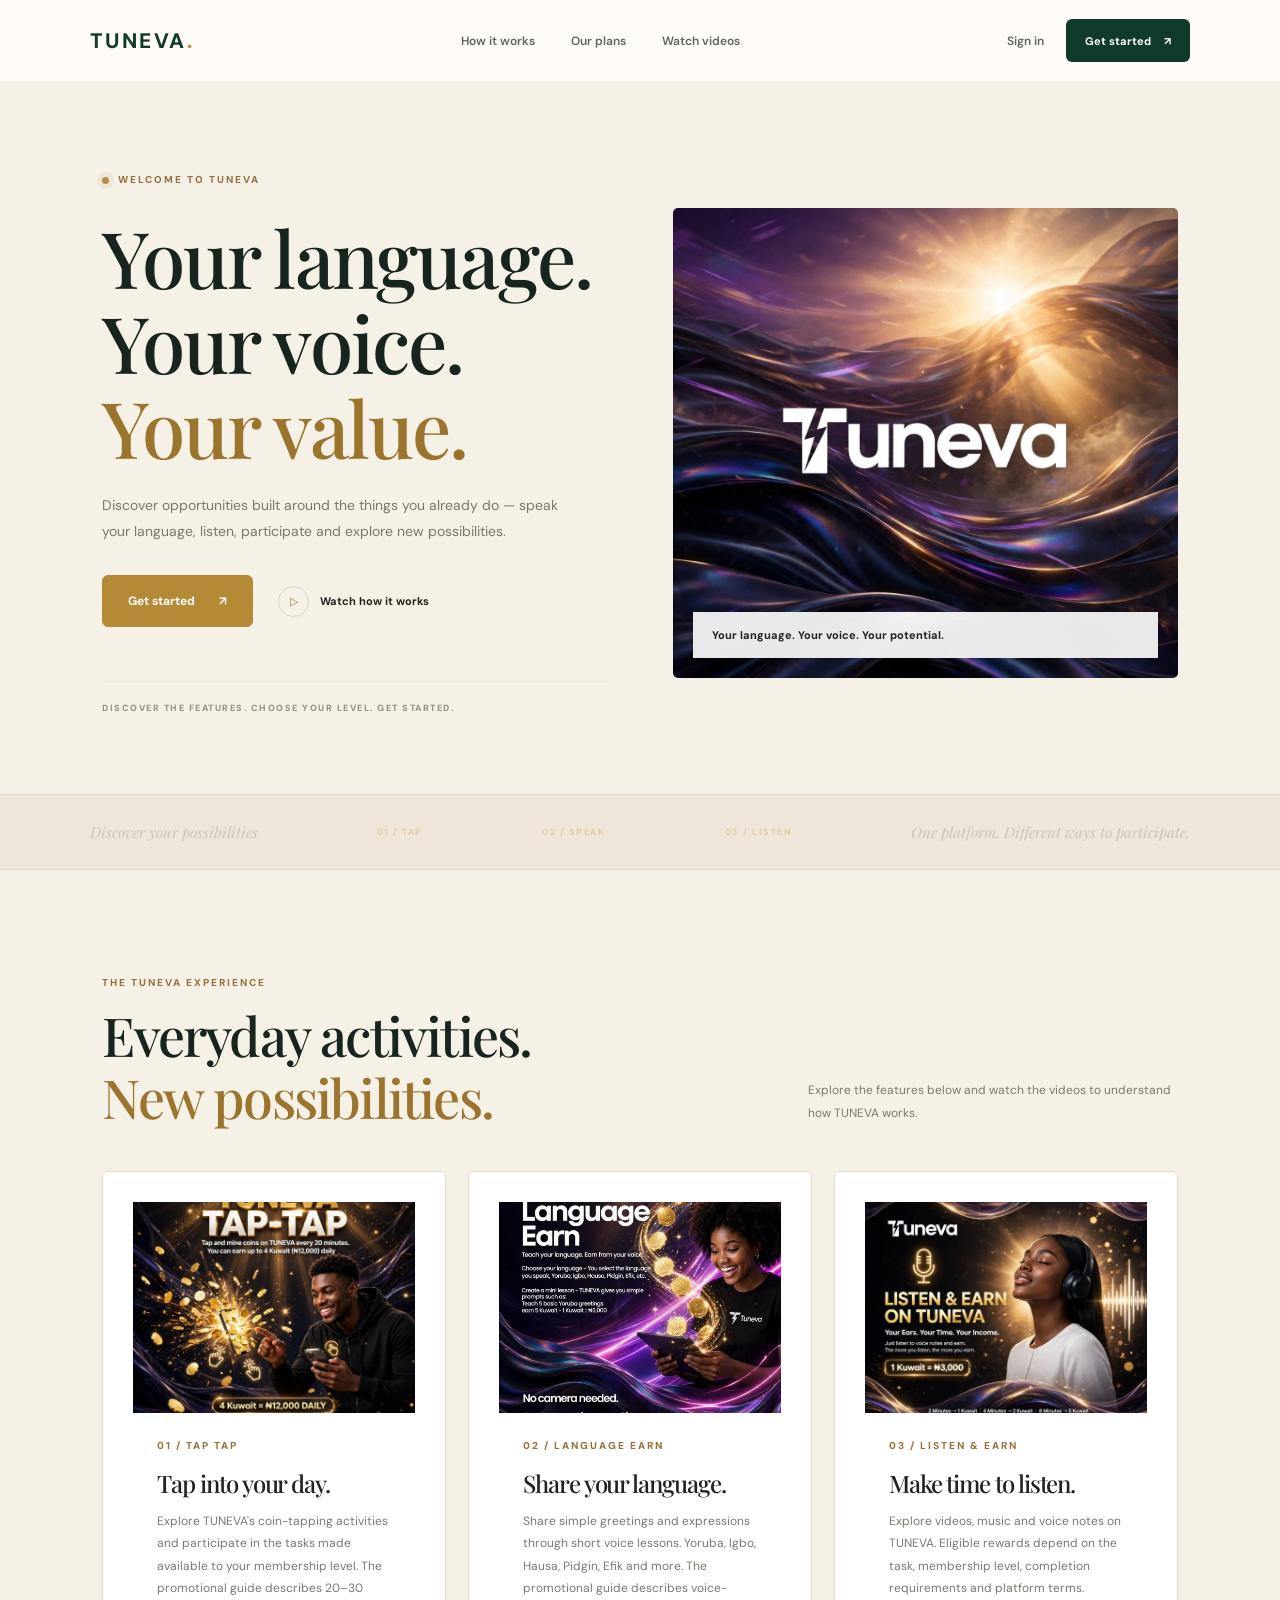
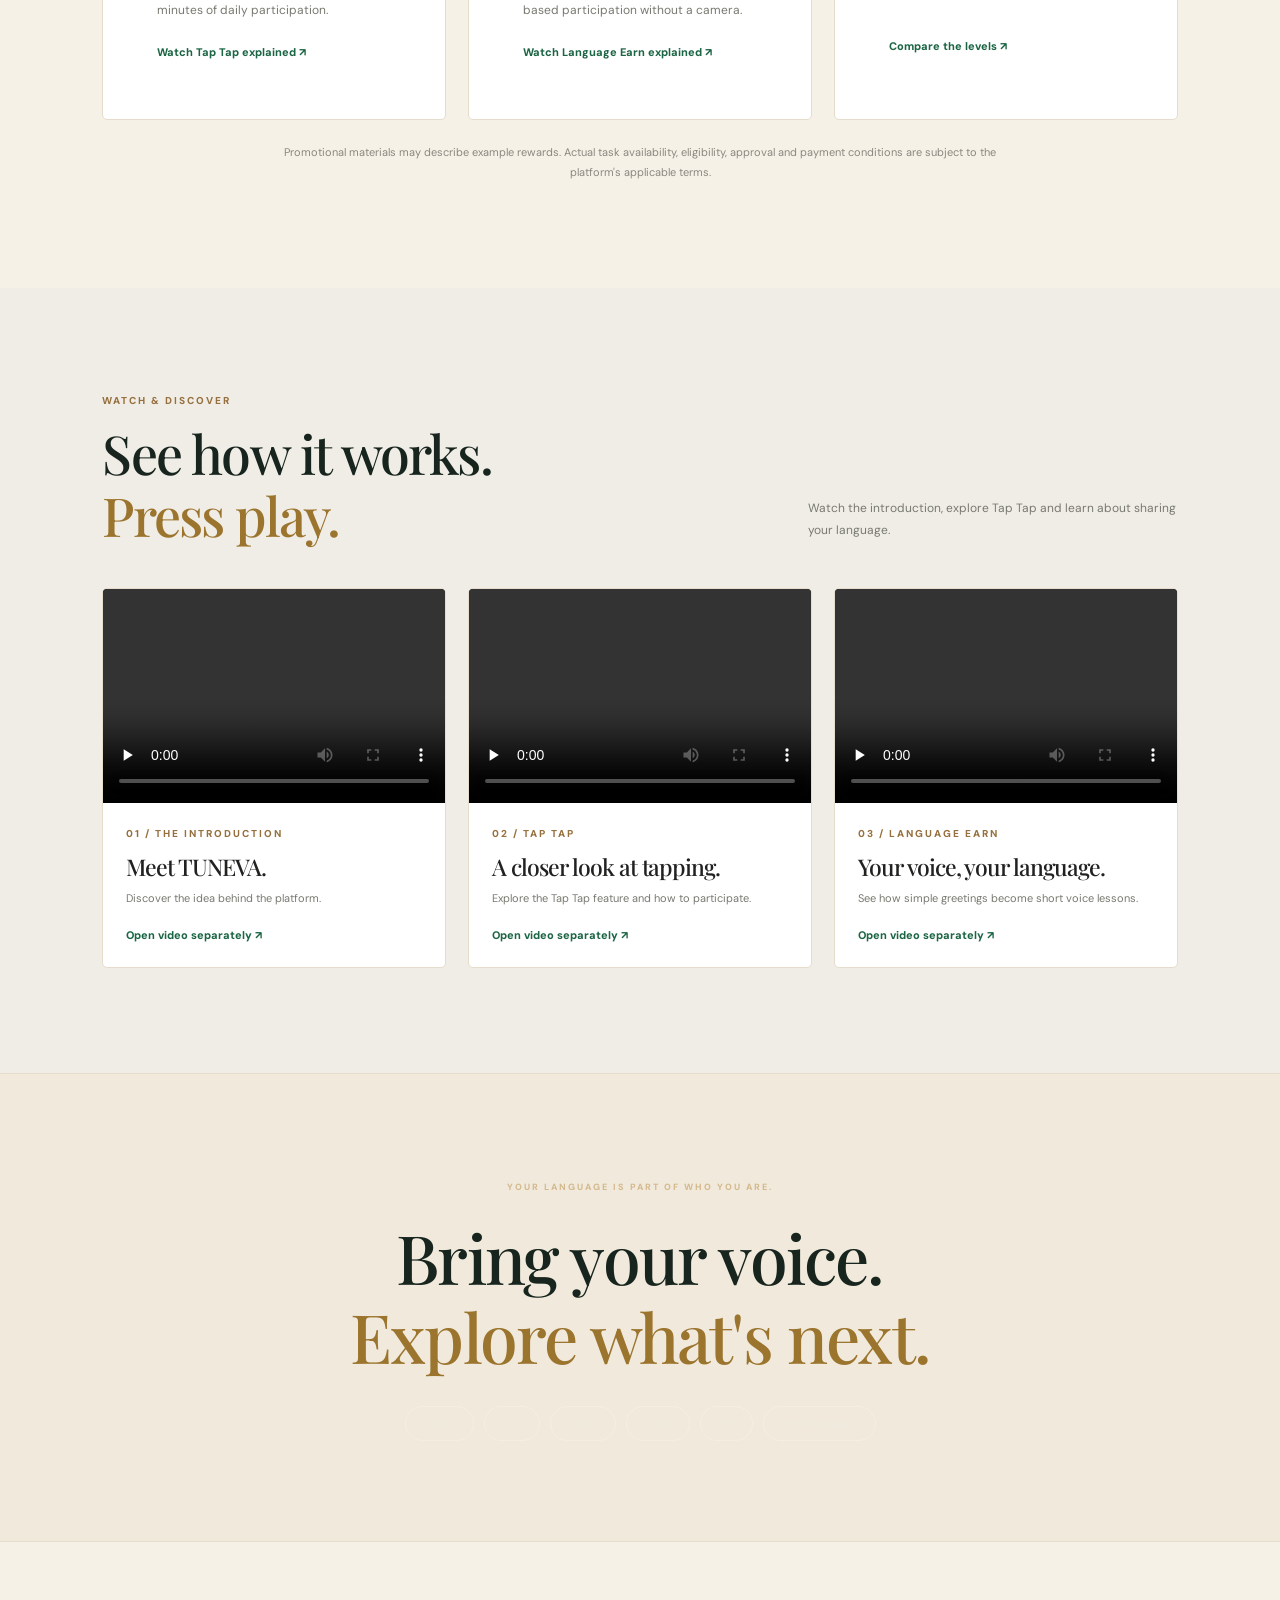
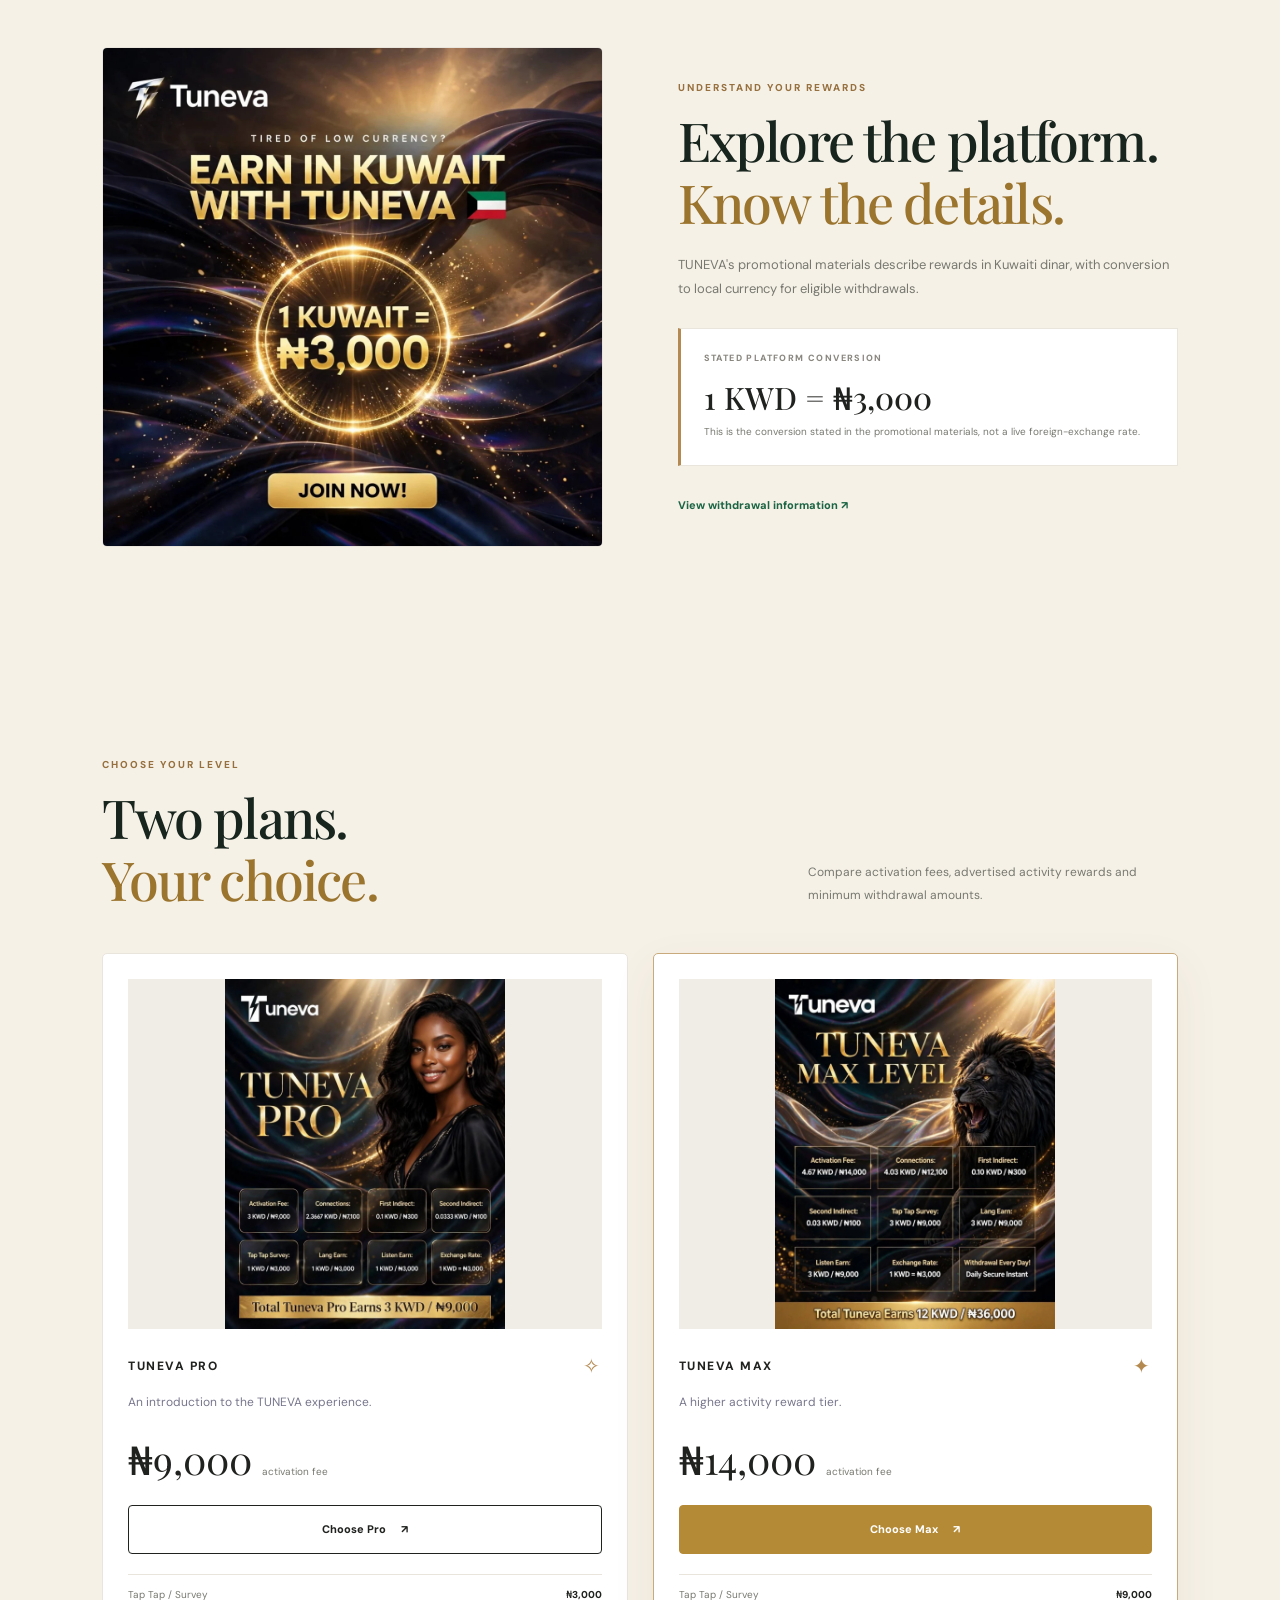
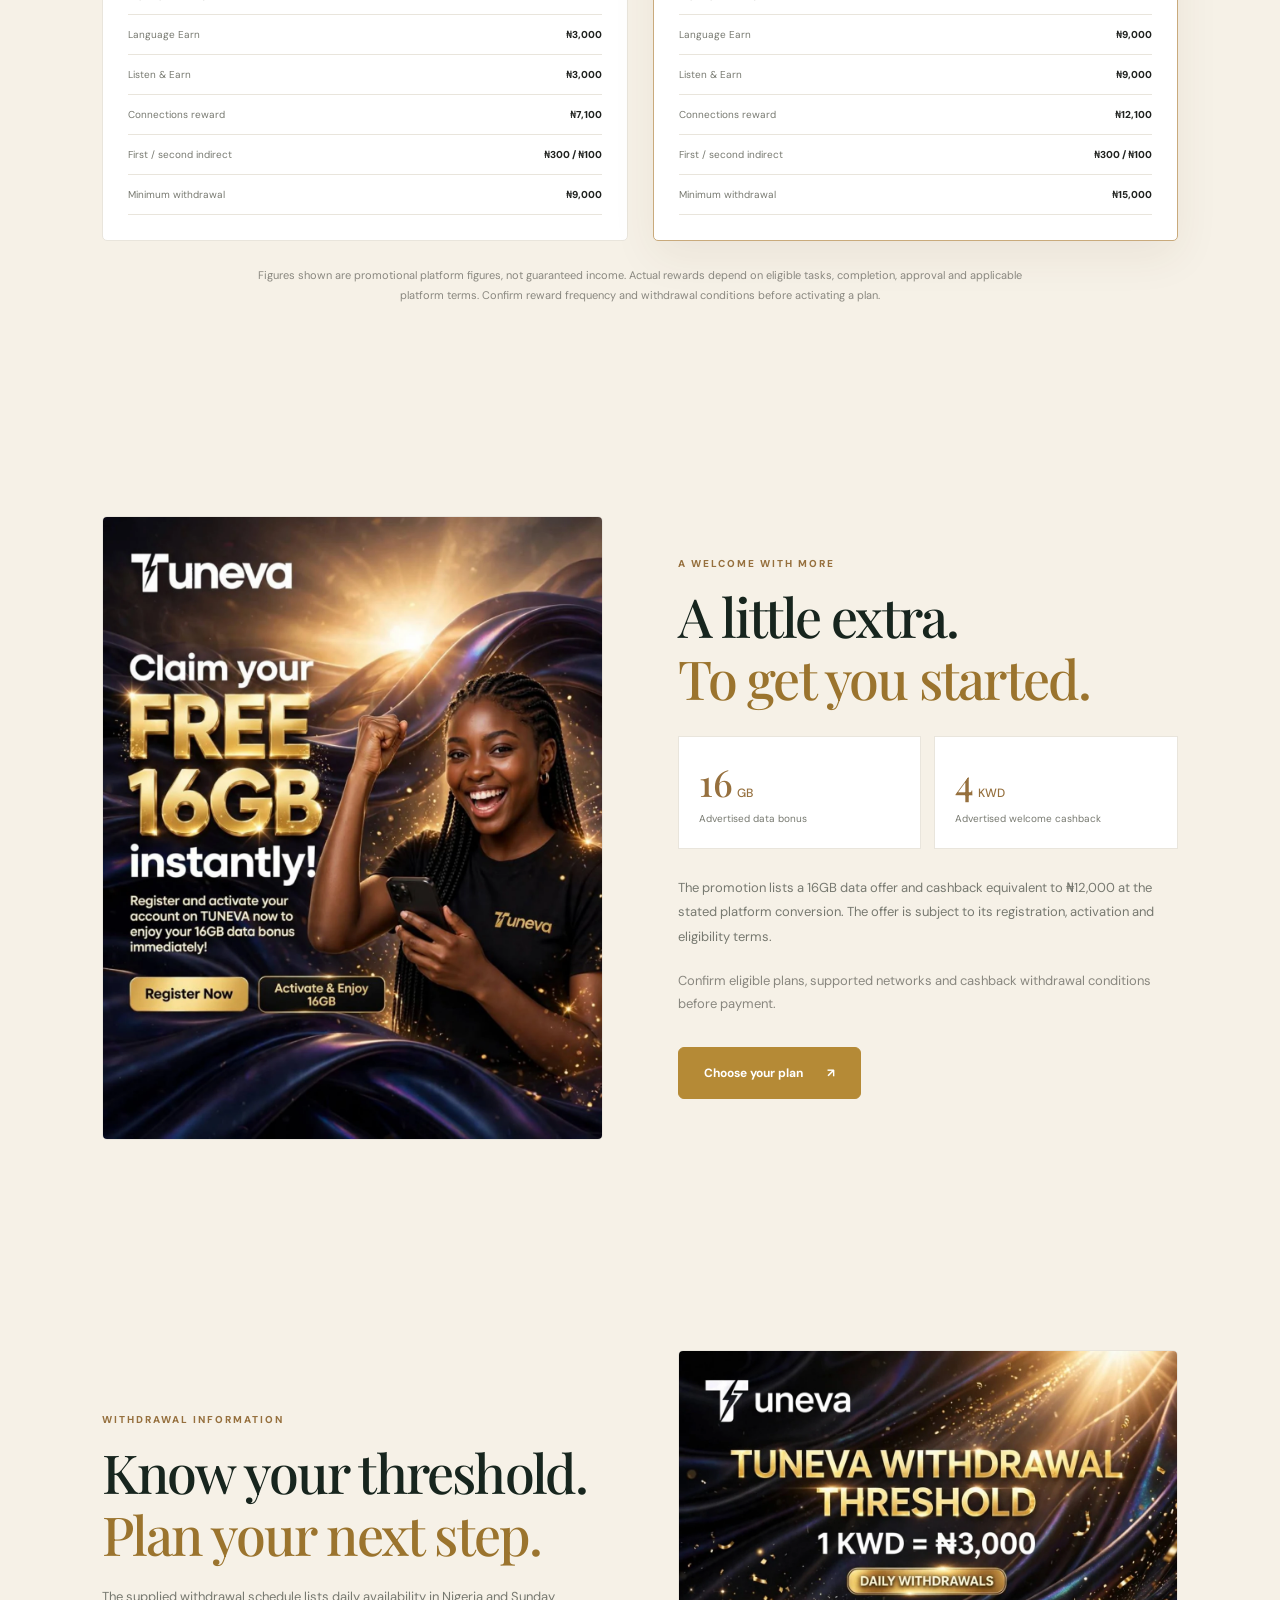
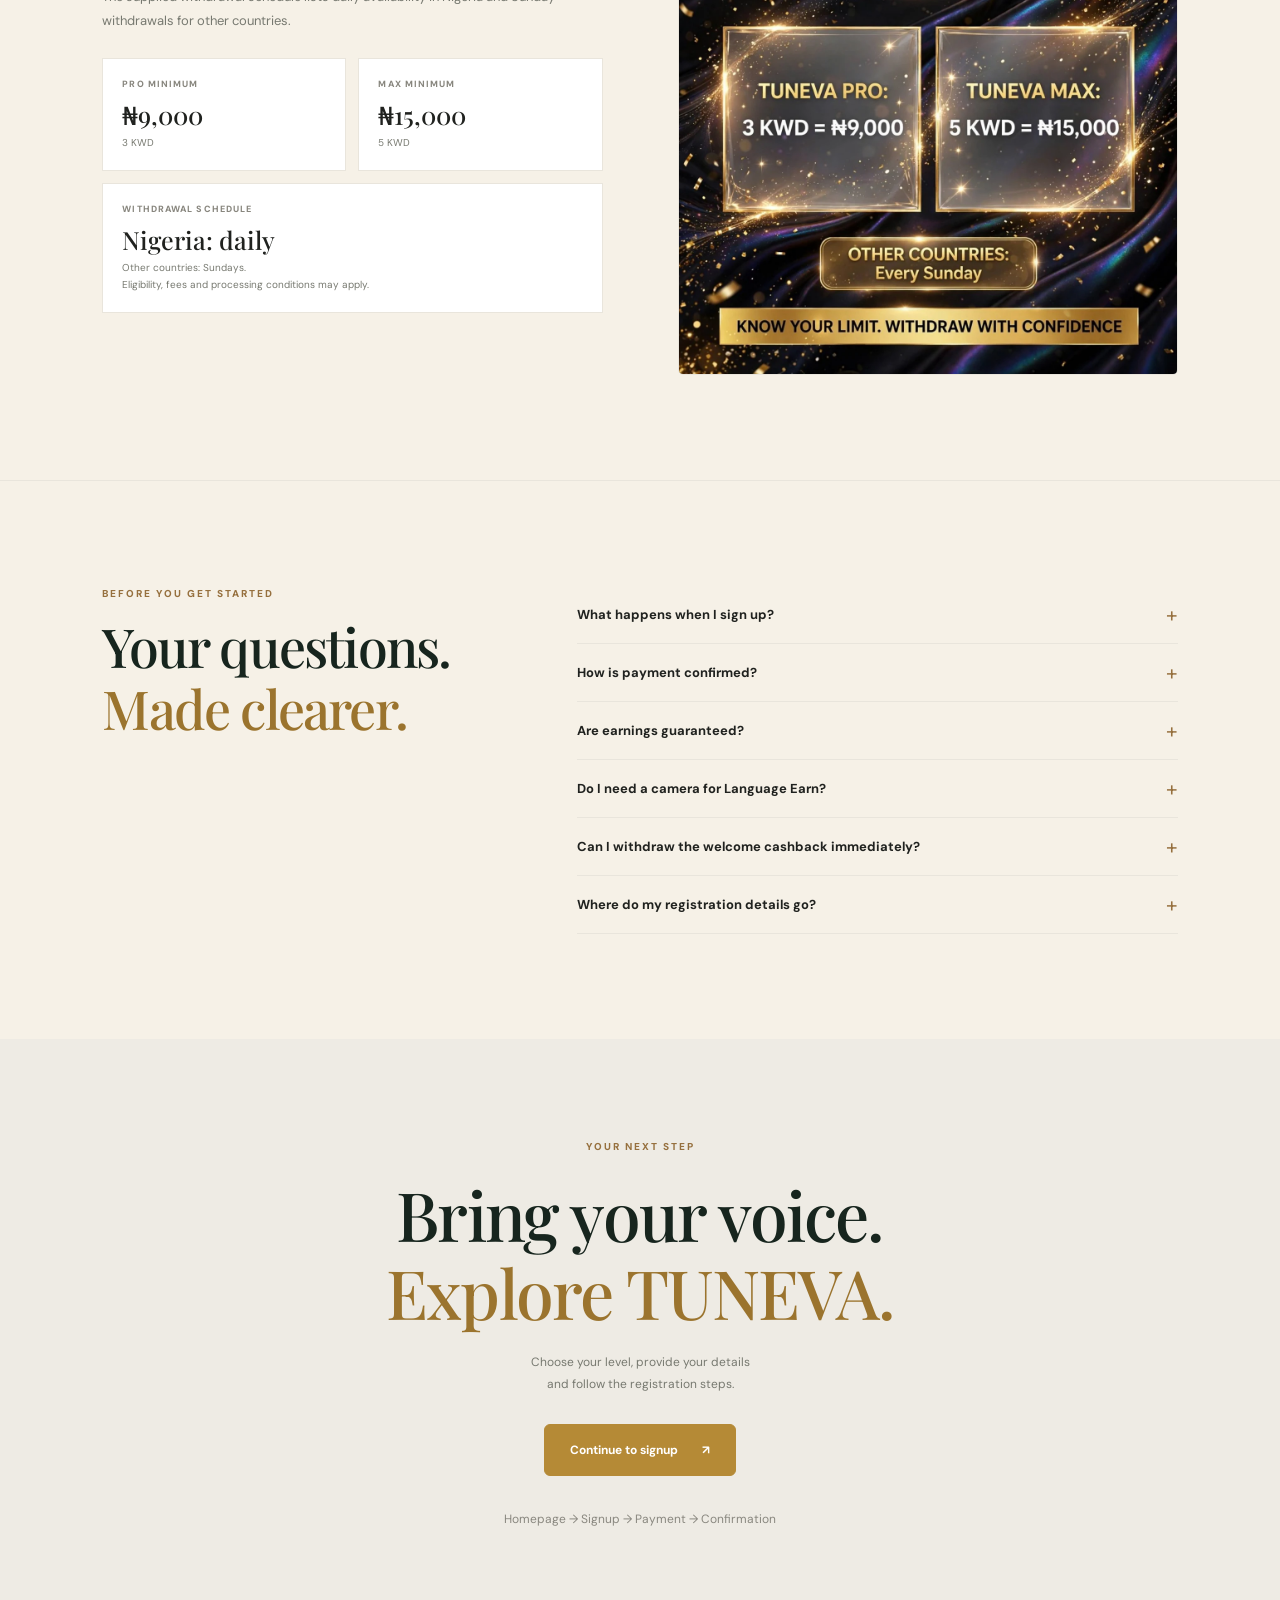
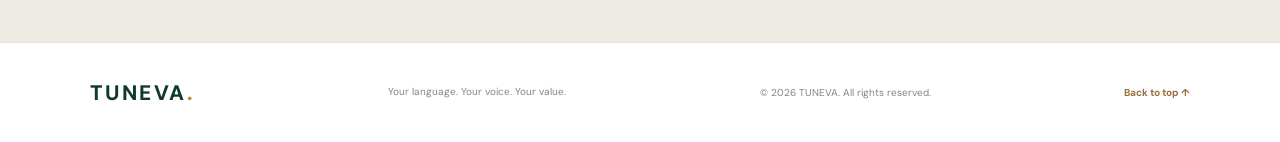
==== commit db91aeb3: "Update TUNEVA light homepage design" ====
--- a/index.html
+++ b/index.html
@@ -4,7 +4,7 @@
 <head>
   <meta charset="UTF-8">
   <meta name="viewport" content="width=device-width, initial-scale=1">
-  <meta name="theme-color" content="#f8f7f4">
+  <meta name="theme-color" content="#f6f1e7">
 
   <title>TUNEVA — Your Language. Your Voice. Your Value.</title>
 
@@ -40,8 +40,7 @@
 
   <header class="site-header">
     <a class="wordmark" href="/" aria-label="TUNEVA homepage">
-      <span class="bolt">ϟ</span>
-      Tuneva<span class="brand-dot">.</span>
+      TUNEVA<span class="brand-dot">.</span>
     </a>
 
     <nav class="desktop-nav" aria-label="Main navigation">
@@ -262,7 +261,6 @@
               controls
               playsinline
               preload="none"
-              poster="assets/brand.webp"
               aria-label="Introducing TUNEVA"
             >
               <source src="https://api.tunevaconnect.top/assets/film-0.mp4" type="video/mp4">
@@ -287,7 +285,6 @@
               controls
               playsinline
               preload="none"
-              poster="assets/tap.webp"
               aria-label="TUNEVA Tap Tap explained"
             >
               <source src="https://api.tunevaconnect.top/assets/film-1.mp4" type="video/mp4">
@@ -312,7 +309,6 @@
               controls
               playsinline
               preload="none"
-              poster="assets/language.webp"
               aria-label="TUNEVA Language Earn explained"
             >
               <source src="https://api.tunevaconnect.top/assets/film-2.mp4" type="video/mp4">
@@ -710,8 +706,7 @@
 
   <footer class="site-footer">
     <a class="wordmark" href="/">
-      <span class="bolt">ϟ</span>
-      Tuneva<span class="brand-dot">.</span>
+      TUNEVA<span class="brand-dot">.</span>
     </a>
 
     <p>Your language. Your voice. Your value.</p>
--- a/styles.css
+++ b/styles.css
@@ -2867,3 +2867,28 @@
     animation-duration: .01ms !important;
   }
 }
+
+/* TUNEVA brand system: forest green, warm ivory and restrained brass */
+:root {
+  --home-ink: #103b2b;
+  --home-gold: #b58a36;
+  --home-gold-dark: #8e6b2c;
+  --home-paper: #f6f1e7;
+}
+body.tuneva-home { background: #f6f1e7; color: #17251e; }
+body.tuneva-home .site-header { background: rgba(255,253,248,.96); }
+body.tuneva-home .wordmark { color: #103b2b; letter-spacing: .12em; font-size: 21px; }
+body.tuneva-home .wordmark .bolt { display: none; }
+body.tuneva-home .brand-dot { color: #b58a36; }
+body.tuneva-home .nav-cta { background: #103b2b; border-radius: 6px; }
+body.tuneva-home .nav-cta:hover { background: #1b543d; }
+body.tuneva-home .button-gold { background: #b58a36; border-color: #b58a36; border-radius: 6px; }
+body.tuneva-home .button-gold:hover { background: #8e6b2c; border-color: #8e6b2c; }
+body.tuneva-home .new-hero h1, body.tuneva-home h2, body.tuneva-home h3 { color: #17251e; }
+body.tuneva-home .new-hero h1 em, body.tuneva-home h2 em { color: #9b742e; }
+body.tuneva-home .feature, body.tuneva-home .video-card { border-color: #e5dccb; }
+body.tuneva-home .ribbon { background: #eee7d9; color: #244333; border-top: 1px solid #e2d7c4; border-bottom: 1px solid #e2d7c4; }
+body.tuneva-home .statement { background: #f1eadc; color: #26382e; border-top: 1px solid #e5dccb; border-bottom: 1px solid #e5dccb; }
+body.tuneva-home .statement h2 { color: #17251e; }
+body.tuneva-home .statement h2 em { color: #9b742e; }
+body.tuneva-home .text-link { color: #1b6544; }
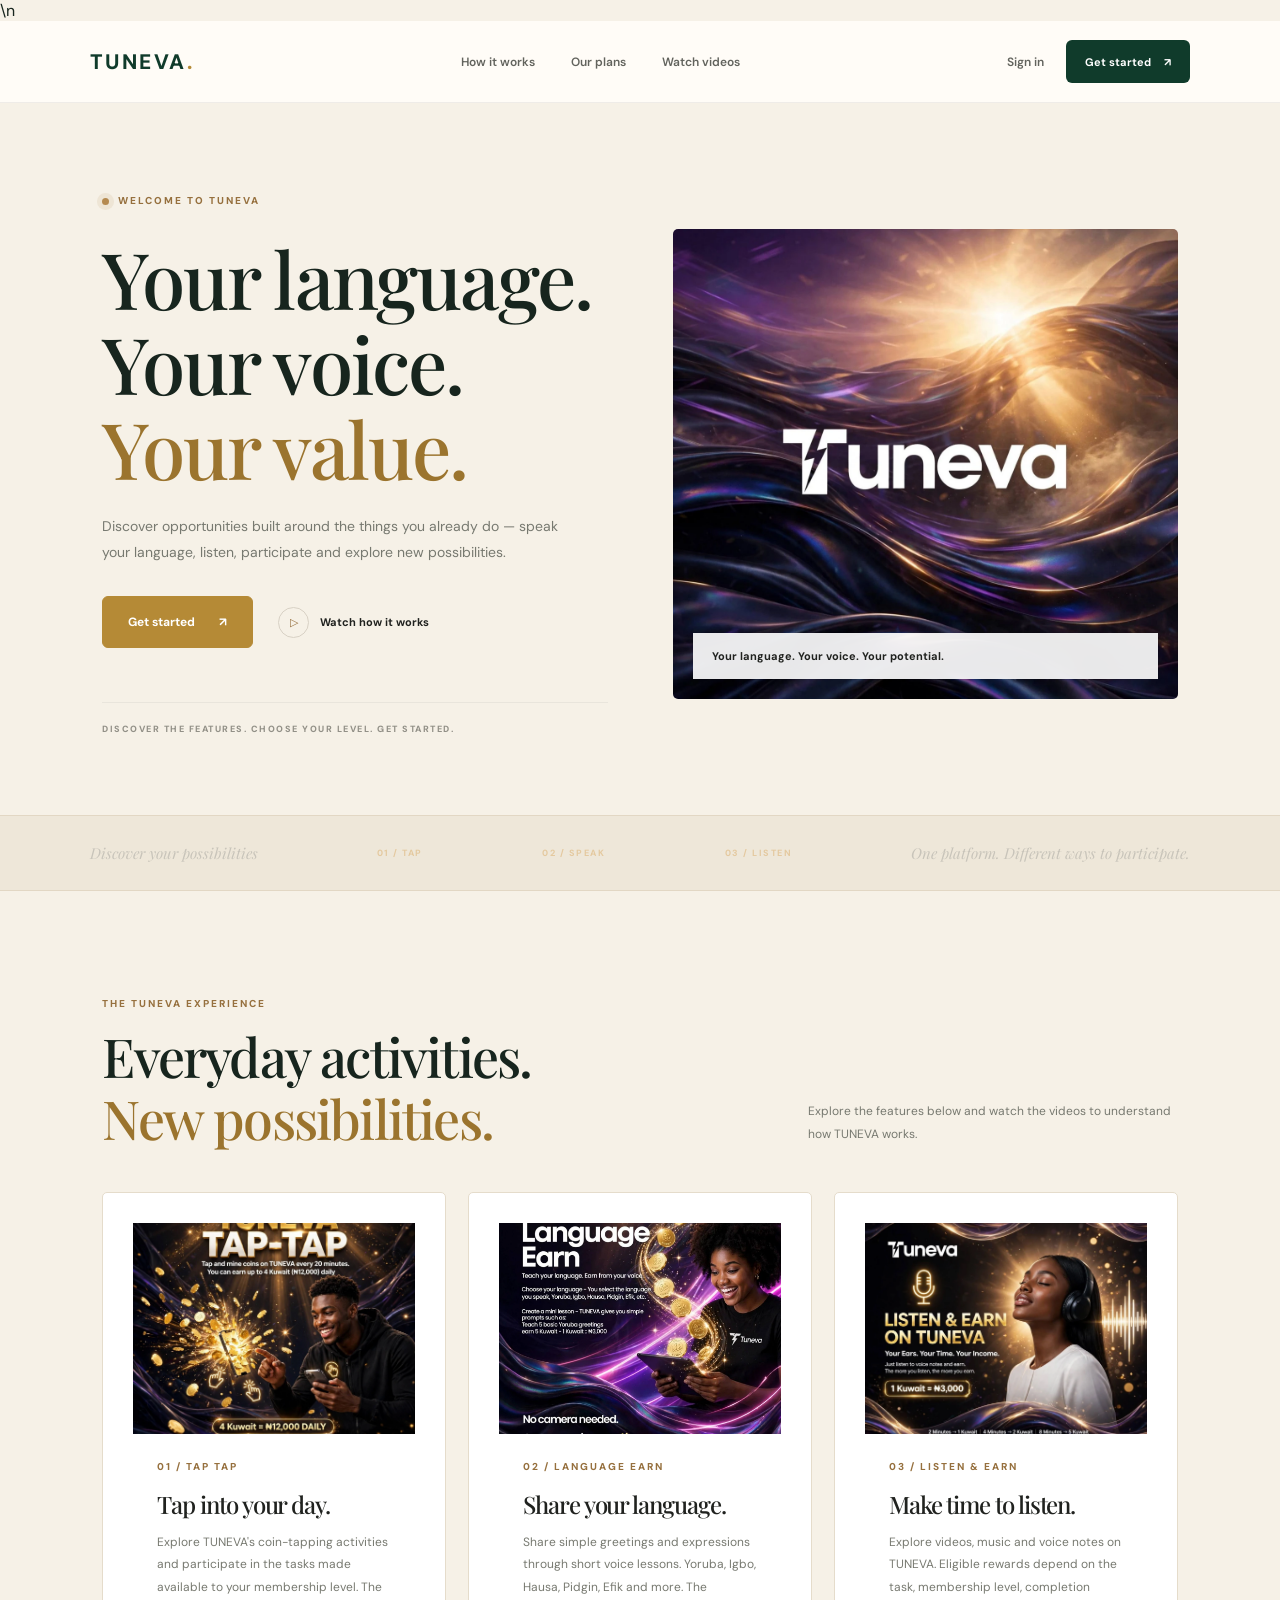
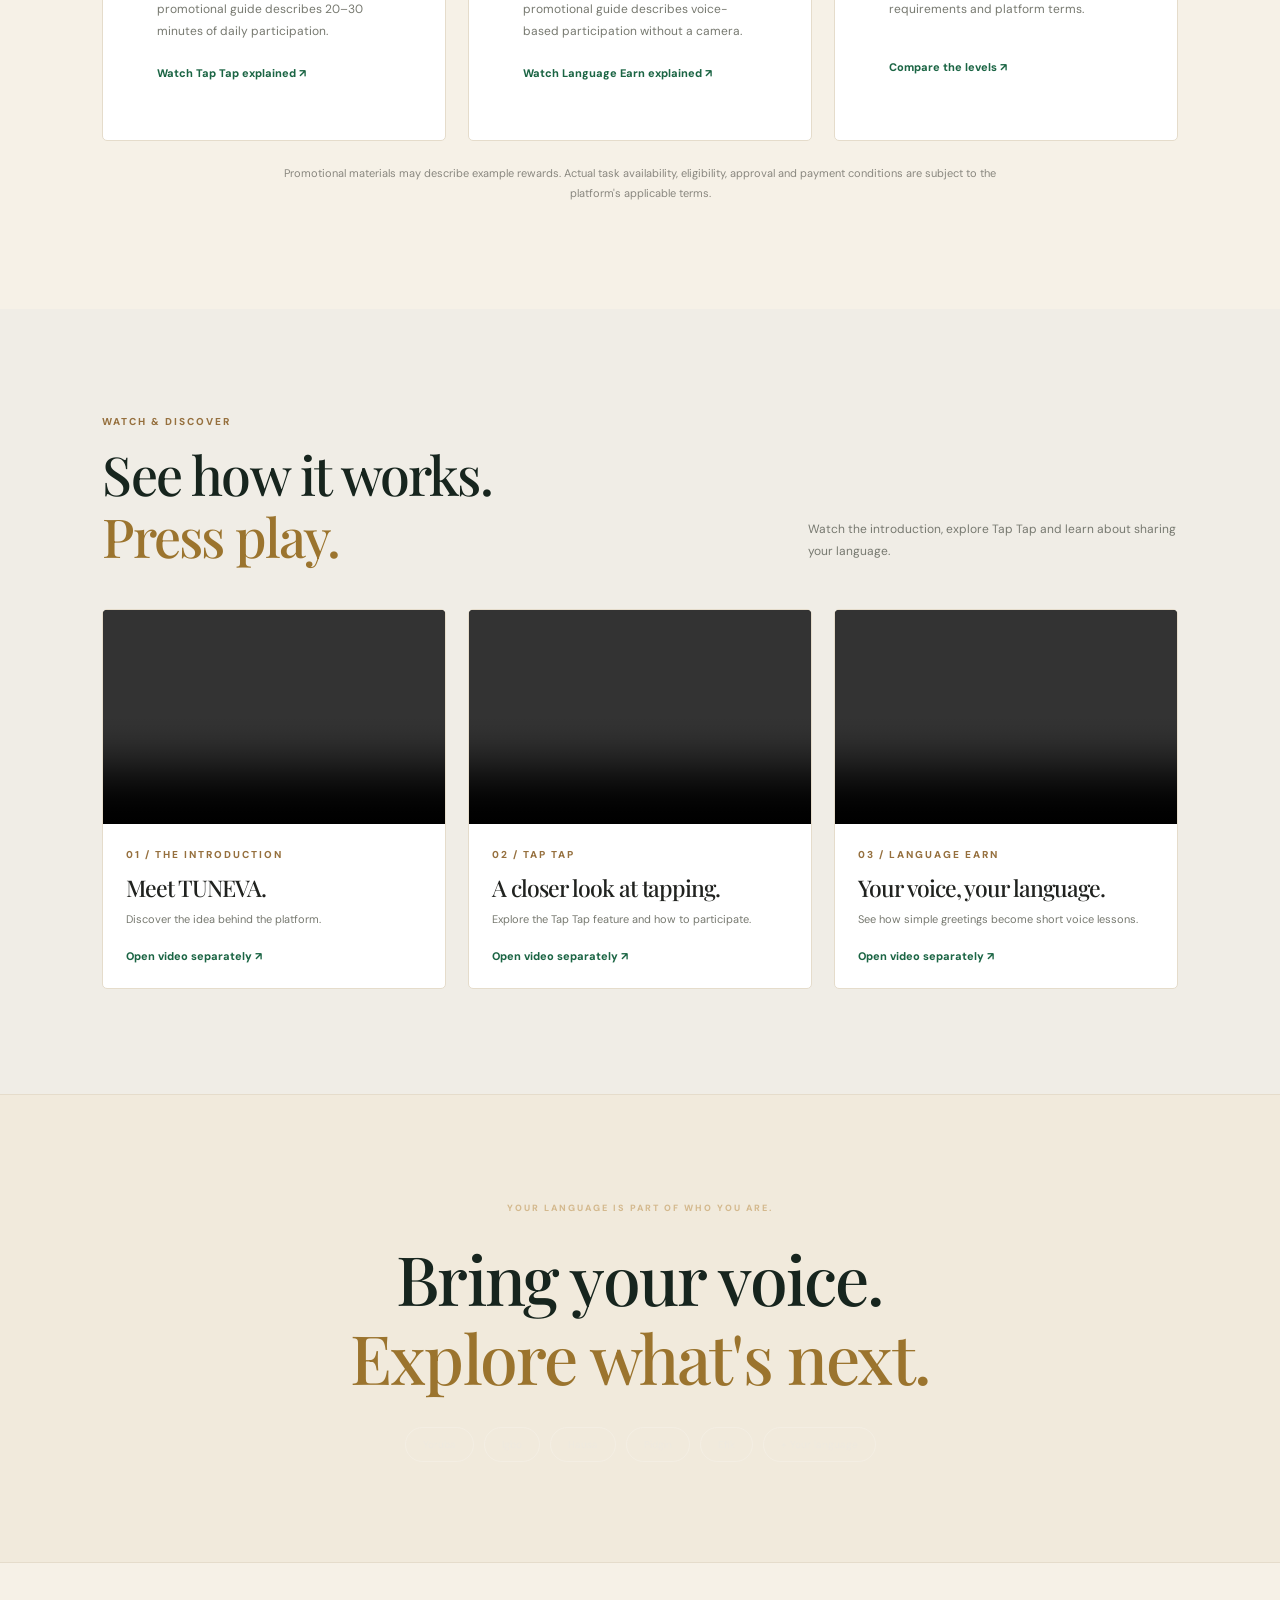
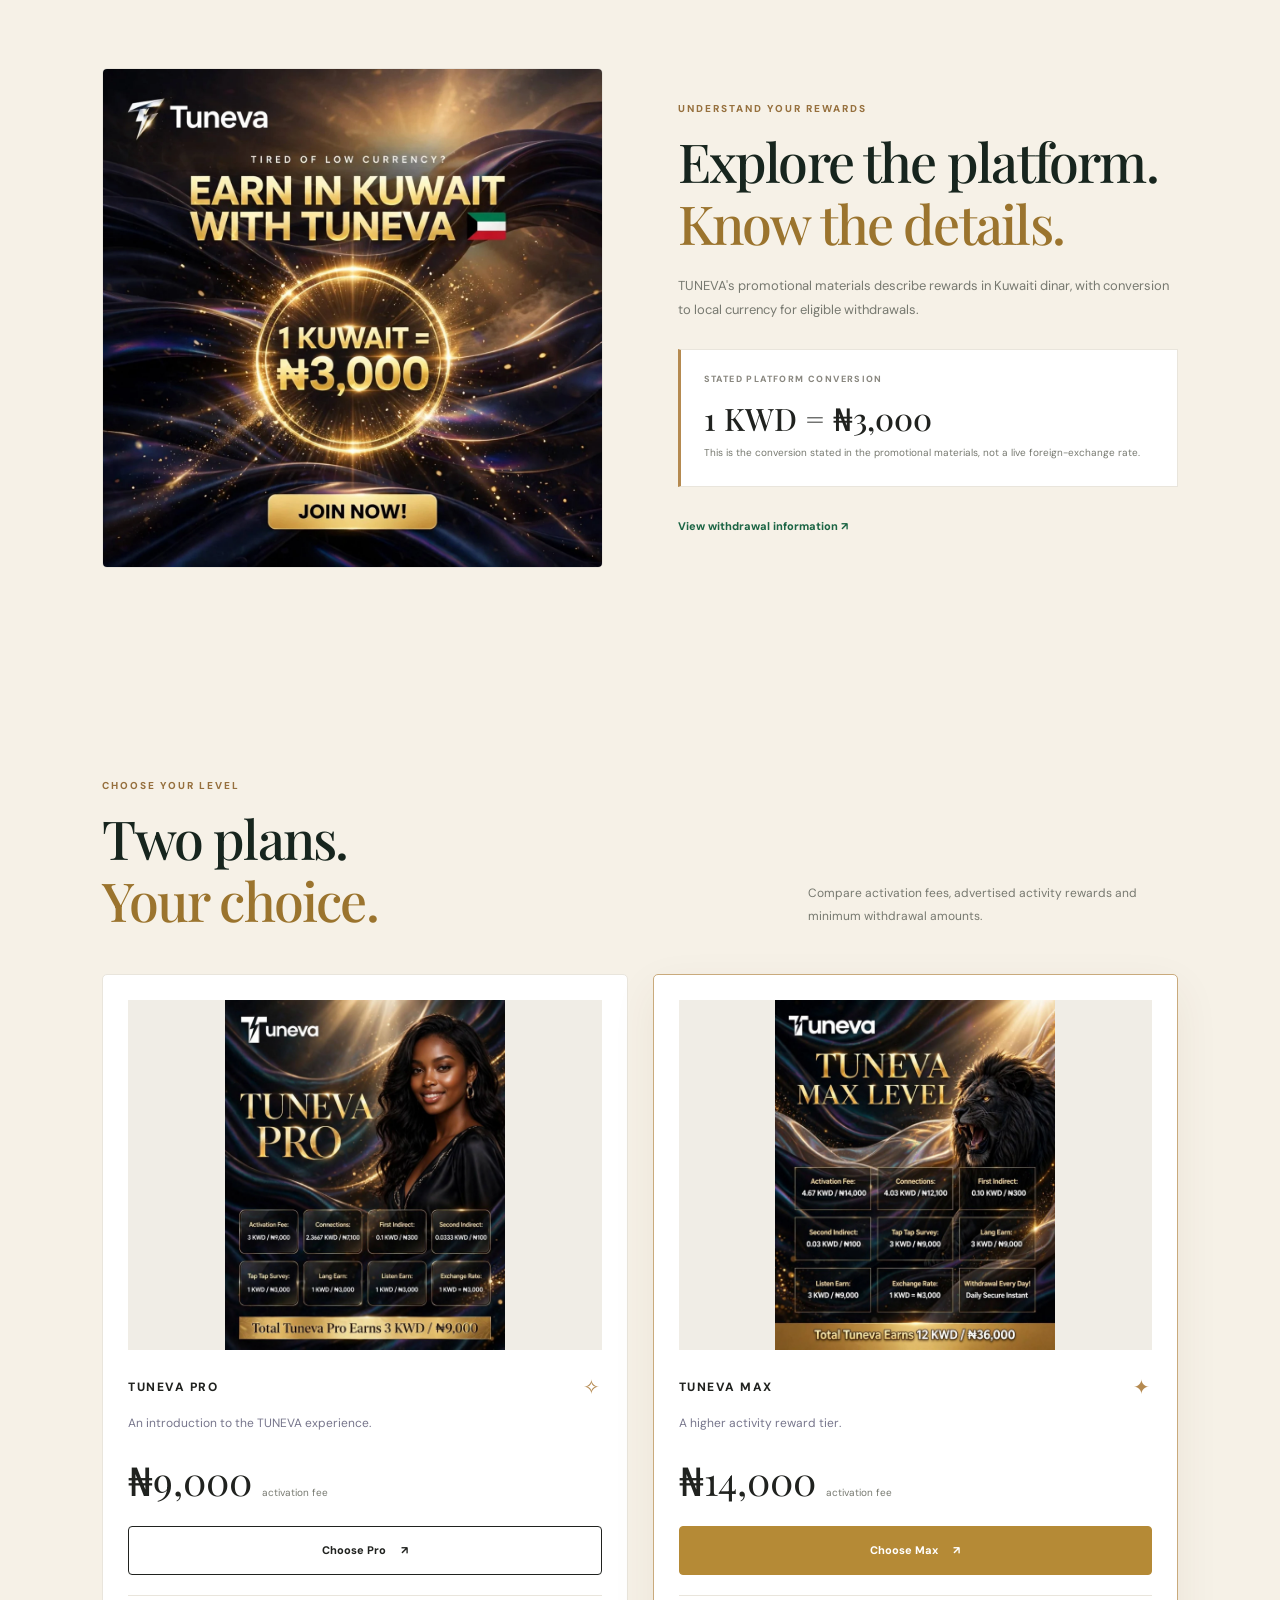
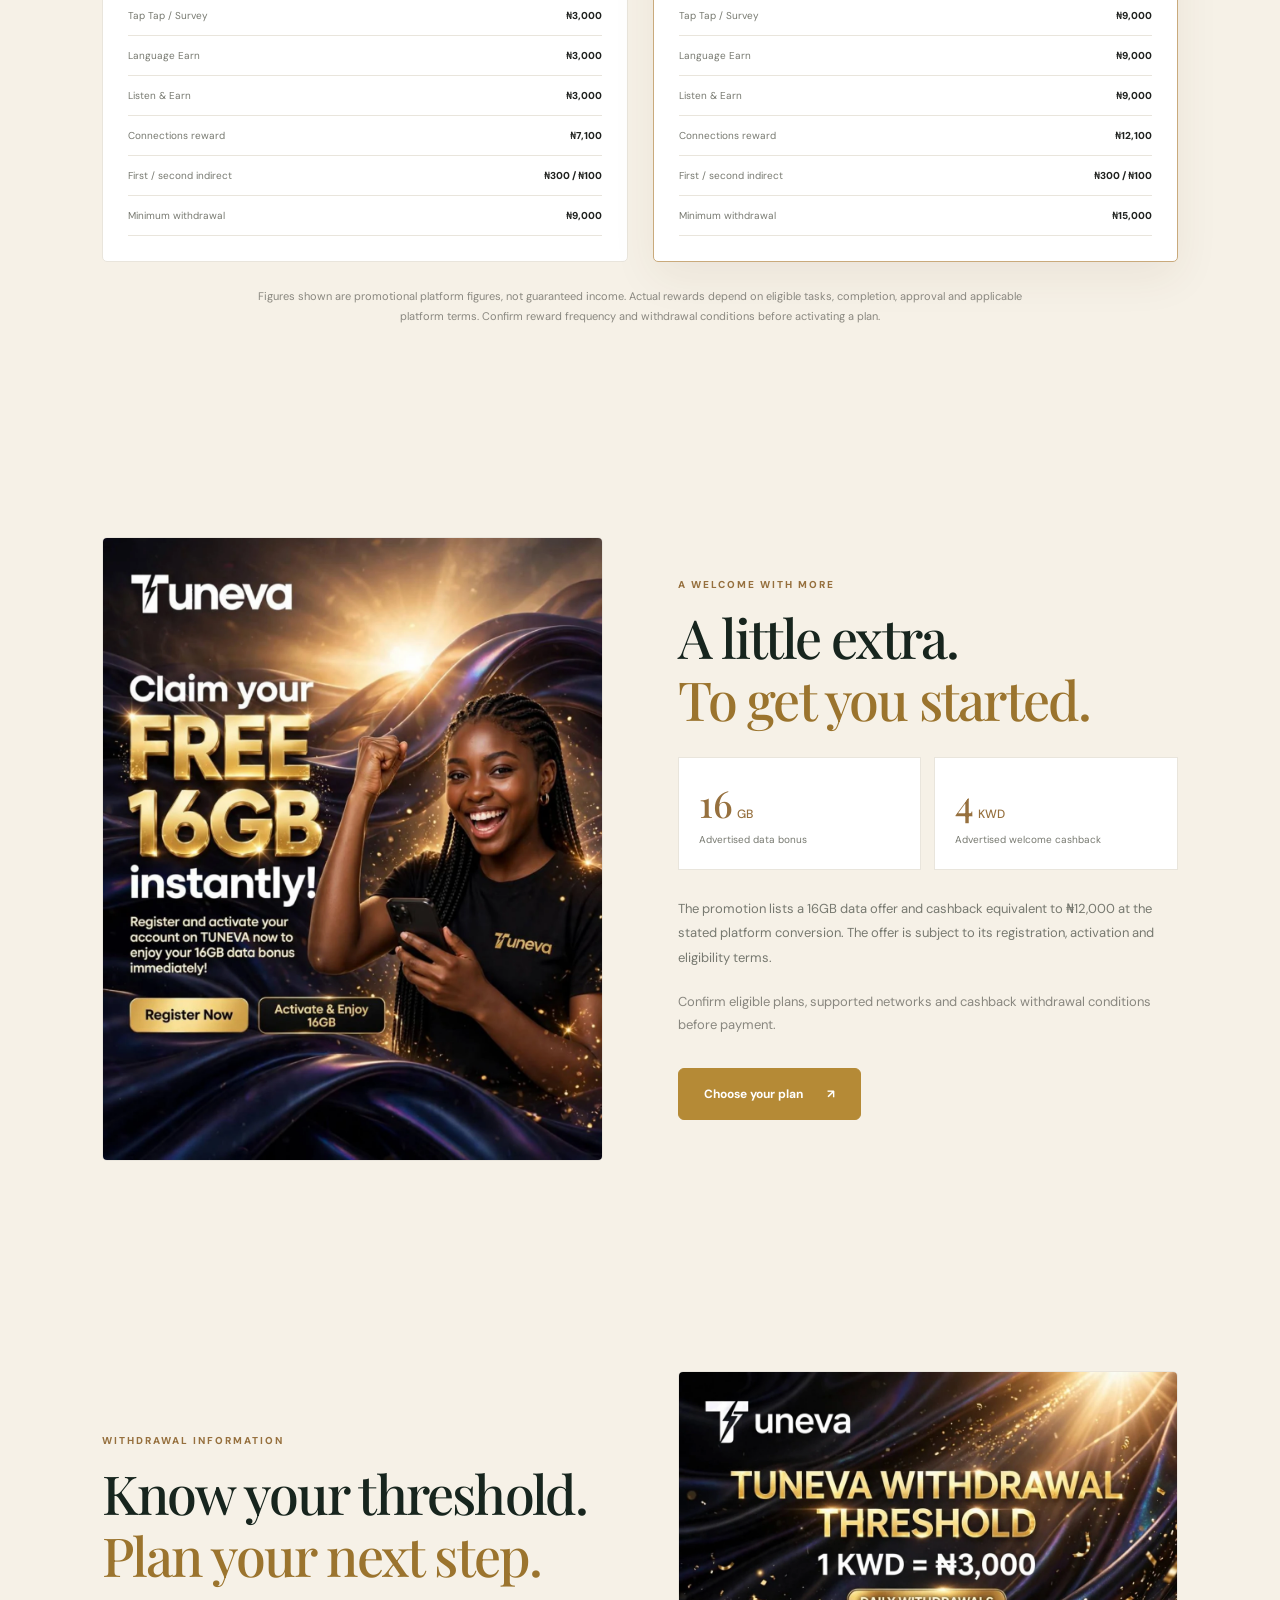
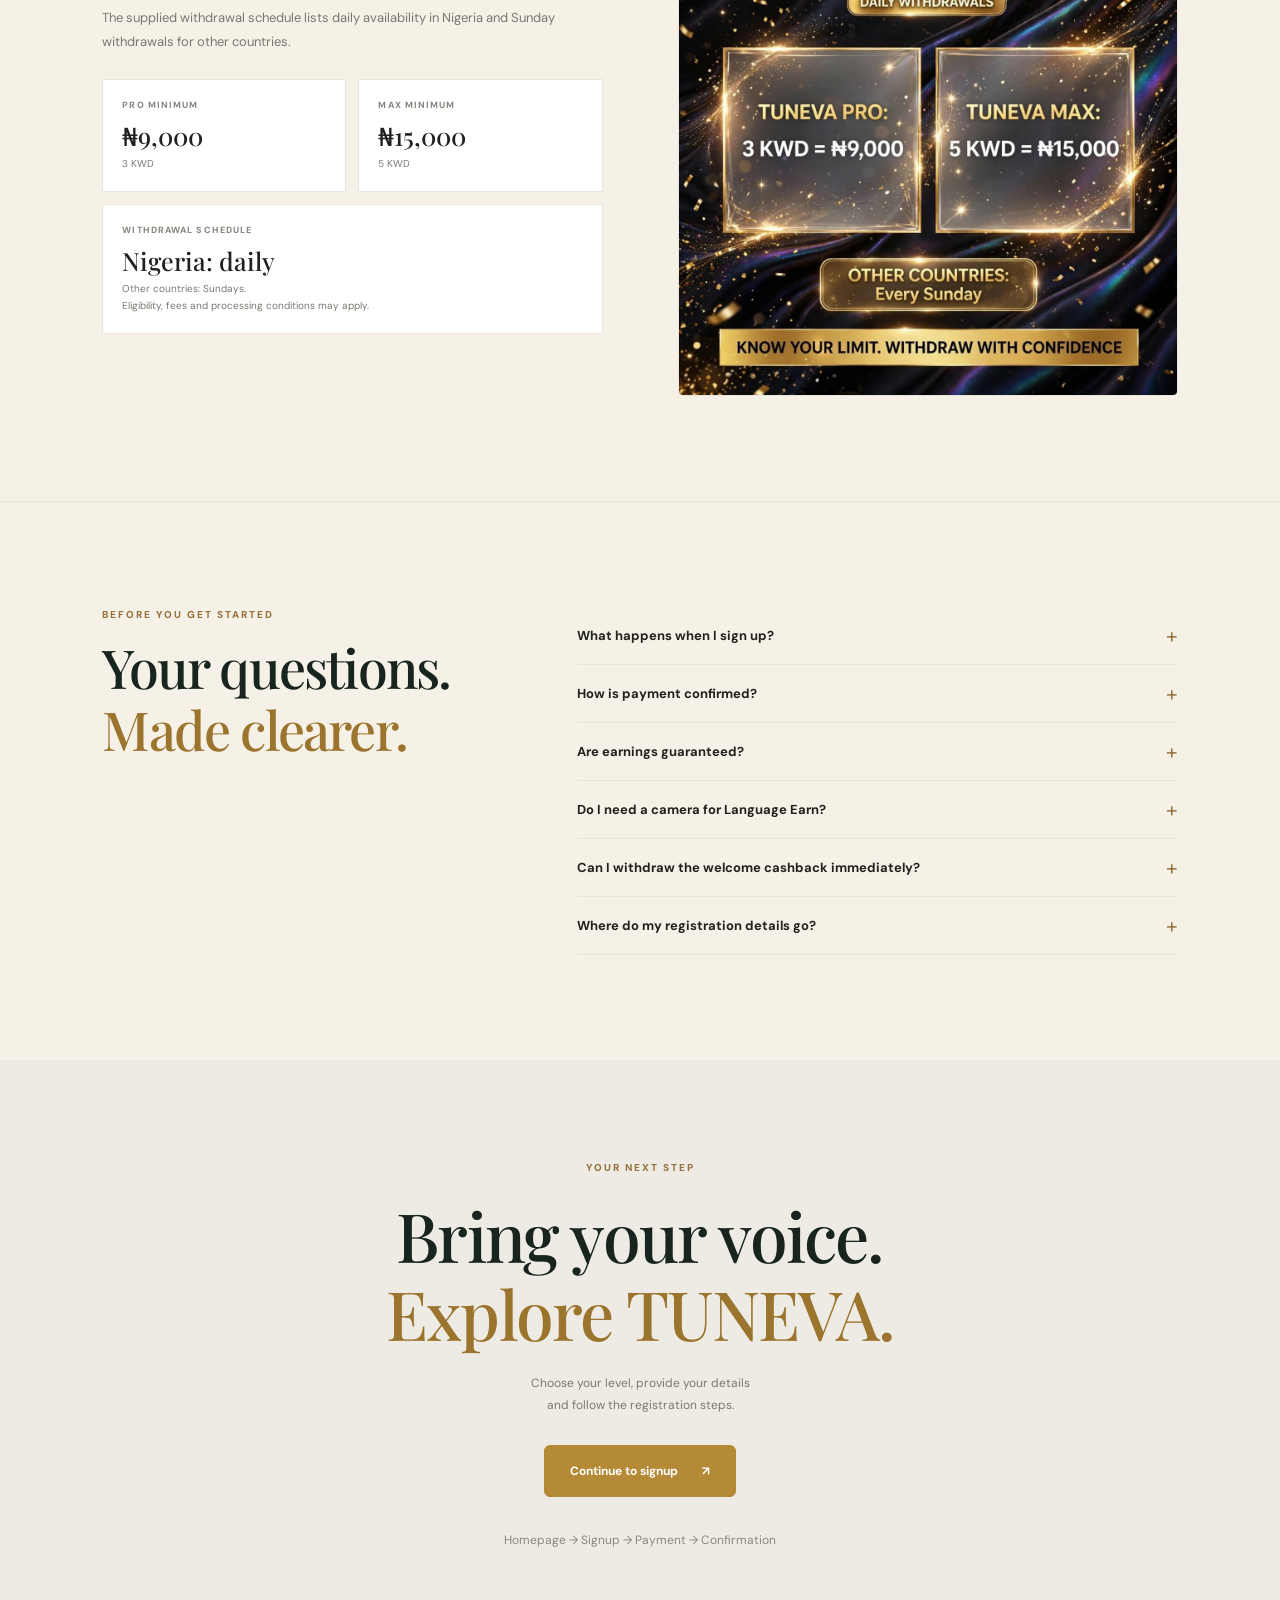
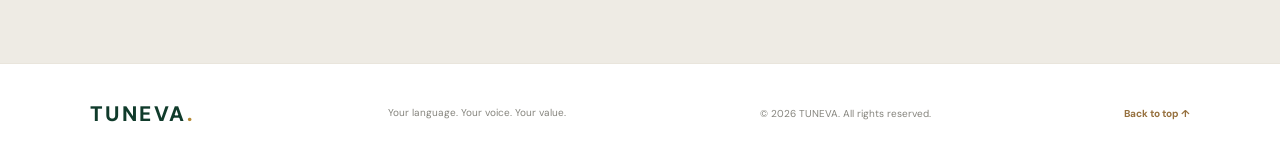
==== commit 982ab290: "Add TUNEVA technical SEO and sitemap" ====
--- a/index.html
+++ b/index.html
@@ -6,14 +6,20 @@
   <meta name="viewport" content="width=device-width, initial-scale=1">
   <meta name="theme-color" content="#f6f1e7">
 
-  <title>TUNEVA — Your Language. Your Voice. Your Value.</title>
-
-  <meta
-    name="description"
-    content="Discover TUNEVA, explore Tap Tap, Language Earn and Listen & Earn, compare membership plans and learn how to participate."
-  >
+  <title>TUNEVA Platform | Tap Tap, Language Earn &amp; Listen &amp; Earn</title>
+
+  <meta name="description" content="Discover TUNEVA, a platform for Tap Tap activities, language voice lessons and Listen &amp; Earn experiences. Explore features, membership options and how to get started.">
   <meta name="robots" content="index, follow">
   <link rel="canonical" href="https://tunevaconnect.top/">
+
+  <meta name="application-name" content="TUNEVA">
+  <meta name="author" content="TUNEVA">
+  <meta property="og:site_name" content="TUNEVA">
+  <meta property="og:locale" content="en_US">
+  <meta name="twitter:card" content="summary_large_image">
+  <meta name="twitter:title" content="TUNEVA Platform | Your Language. Your Voice. Your Value.">
+  <meta name="twitter:description" content="Explore TUNEVA features, membership options and ways to participate.">
+  <meta name="twitter:image" content="https://tunevaconnect.top/assets/brand.webp">
 
   <meta property="og:type" content="website">
   <meta property="og:title" content="TUNEVA — Your Language. Your Voice. Your Value.">
@@ -34,7 +40,85 @@
 
   <link rel="stylesheet" href="styles.css">
   <script defer src="landing.js"></script>
-</head>
+<script type="application/ld+json">\n{
+  "@context": "https://schema.org",
+  "@graph": [
+    {
+      "@type": "Organization",
+      "@id": "https://tunevaconnect.top/#organization",
+      "name": "TUNEVA",
+      "url": "https://tunevaconnect.top/",
+      "logo": {
+        "@type": "ImageObject",
+        "url": "https://tunevaconnect.top/assets/brand.webp"
+      }
+    },
+    {
+      "@type": "WebSite",
+      "@id": "https://tunevaconnect.top/#website",
+      "url": "https://tunevaconnect.top/",
+      "name": "TUNEVA",
+      "publisher": {
+        "@id": "https://tunevaconnect.top/#organization"
+      },
+      "inLanguage": "en"
+    },
+    {
+      "@type": "FAQPage",
+      "@id": "https://tunevaconnect.top/#faq",
+      "mainEntity": [
+        {
+          "@type": "Question",
+          "name": "What happens when I sign up?",
+          "acceptedAnswer": {
+            "@type": "Answer",
+            "text": "You provide your registration details and selected plan. Follow the platform's registration and payment instructions to continue."
+          }
+        },
+        {
+          "@type": "Question",
+          "name": "How is payment confirmed?",
+          "acceptedAnswer": {
+            "@type": "Answer",
+            "text": "Complete payment through the available Squad checkout instructions. Your payment must be successfully verified before activation can proceed."
+          }
+        },
+        {
+          "@type": "Question",
+          "name": "Are earnings guaranteed?",
+          "acceptedAnswer": {
+            "@type": "Answer",
+            "text": "No. Earnings are not guaranteed. Rewards depend on the availability of eligible tasks, successful completion, approval and the platform's applicable terms."
+          }
+        },
+        {
+          "@type": "Question",
+          "name": "Do I need a camera for Language Earn?",
+          "acceptedAnswer": {
+            "@type": "Answer",
+            "text": "The promotional guide describes voice-based mini lessons and does not require a camera for that activity."
+          }
+        },
+        {
+          "@type": "Question",
+          "name": "Can I withdraw the welcome cashback immediately?",
+          "acceptedAnswer": {
+            "@type": "Answer",
+            "text": "Cashback withdrawal eligibility and timing depend on the applicable promotion terms. Confirm the conditions before making a payment."
+          }
+        },
+        {
+          "@type": "Question",
+          "name": "Where do my registration details go?",
+          "acceptedAnswer": {
+            "@type": "Answer",
+            "text": "Your details are submitted through the TUNEVA registration process for account setup and activation. Review the platform's privacy information before submitting personal information."
+          }
+        }
+      ]
+    }
+  ]
+}\n</script>\n</head>
 
 <body class="tuneva-home">
 
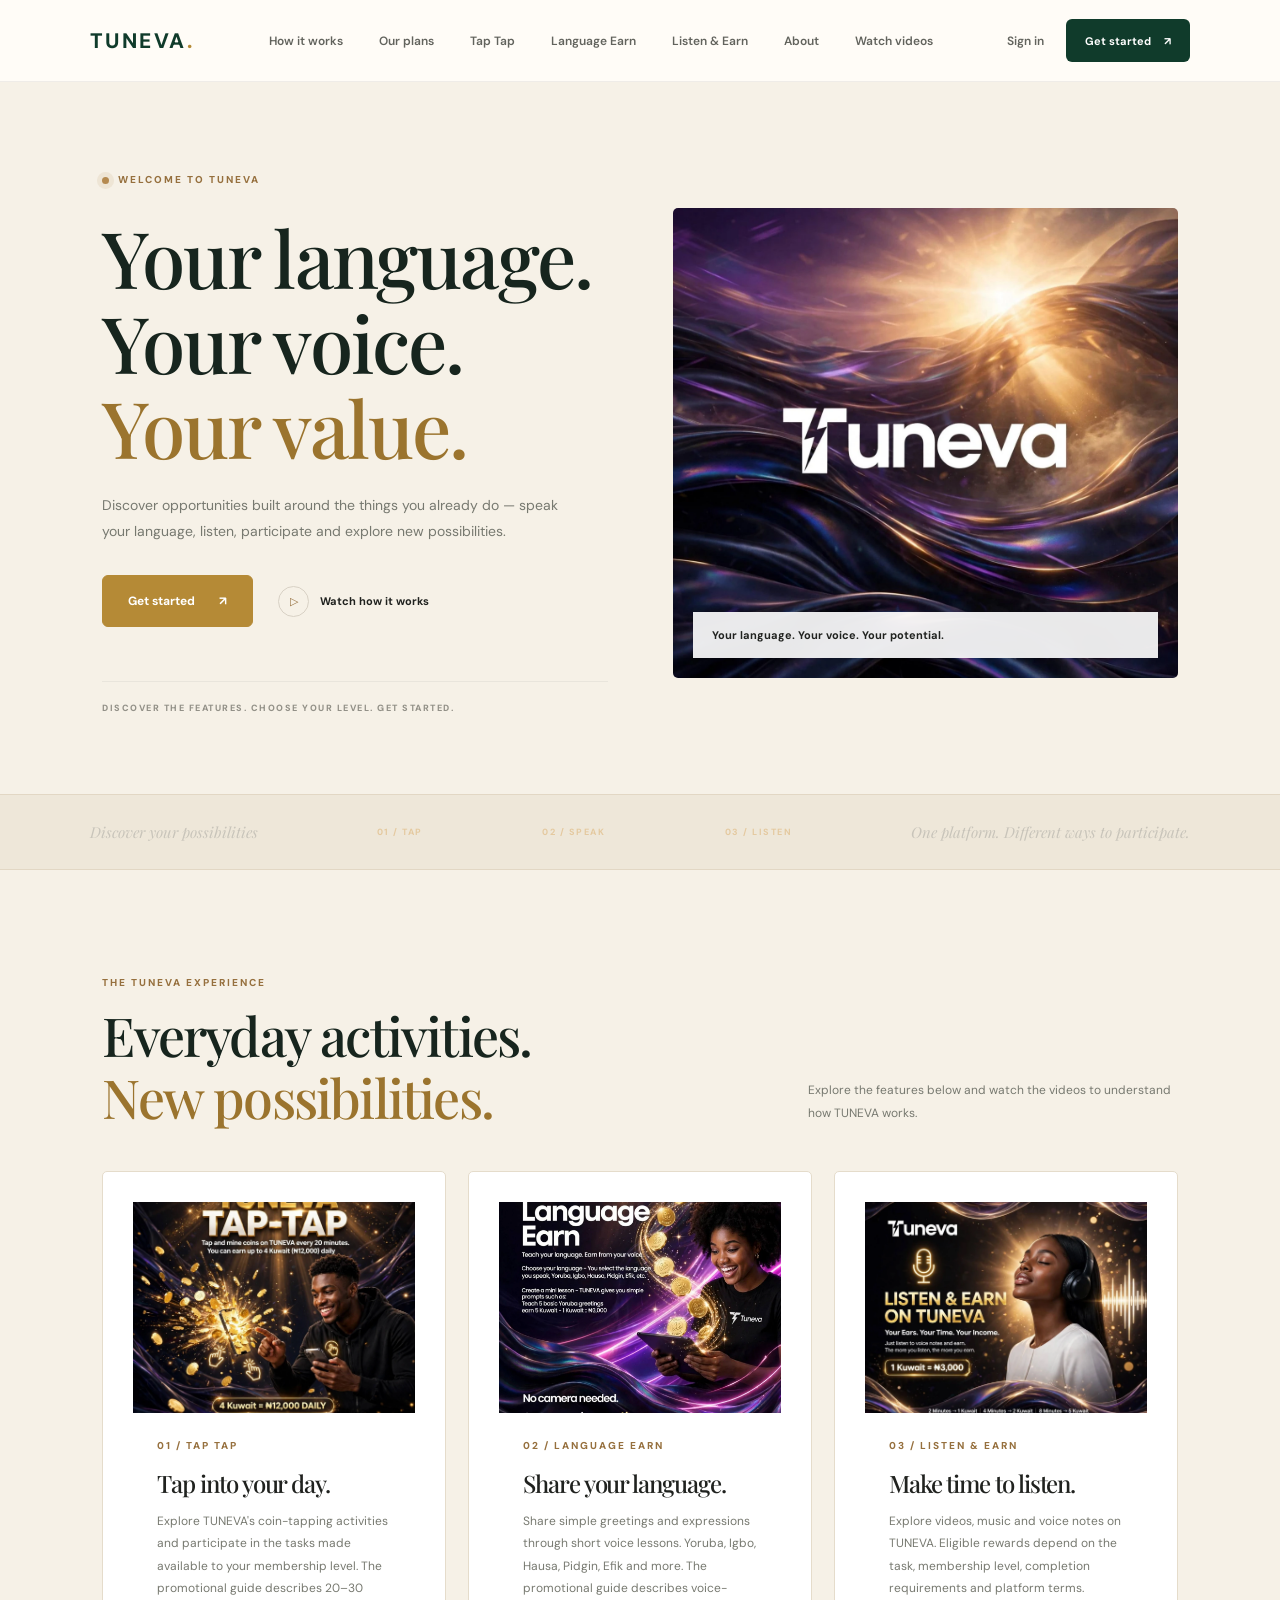
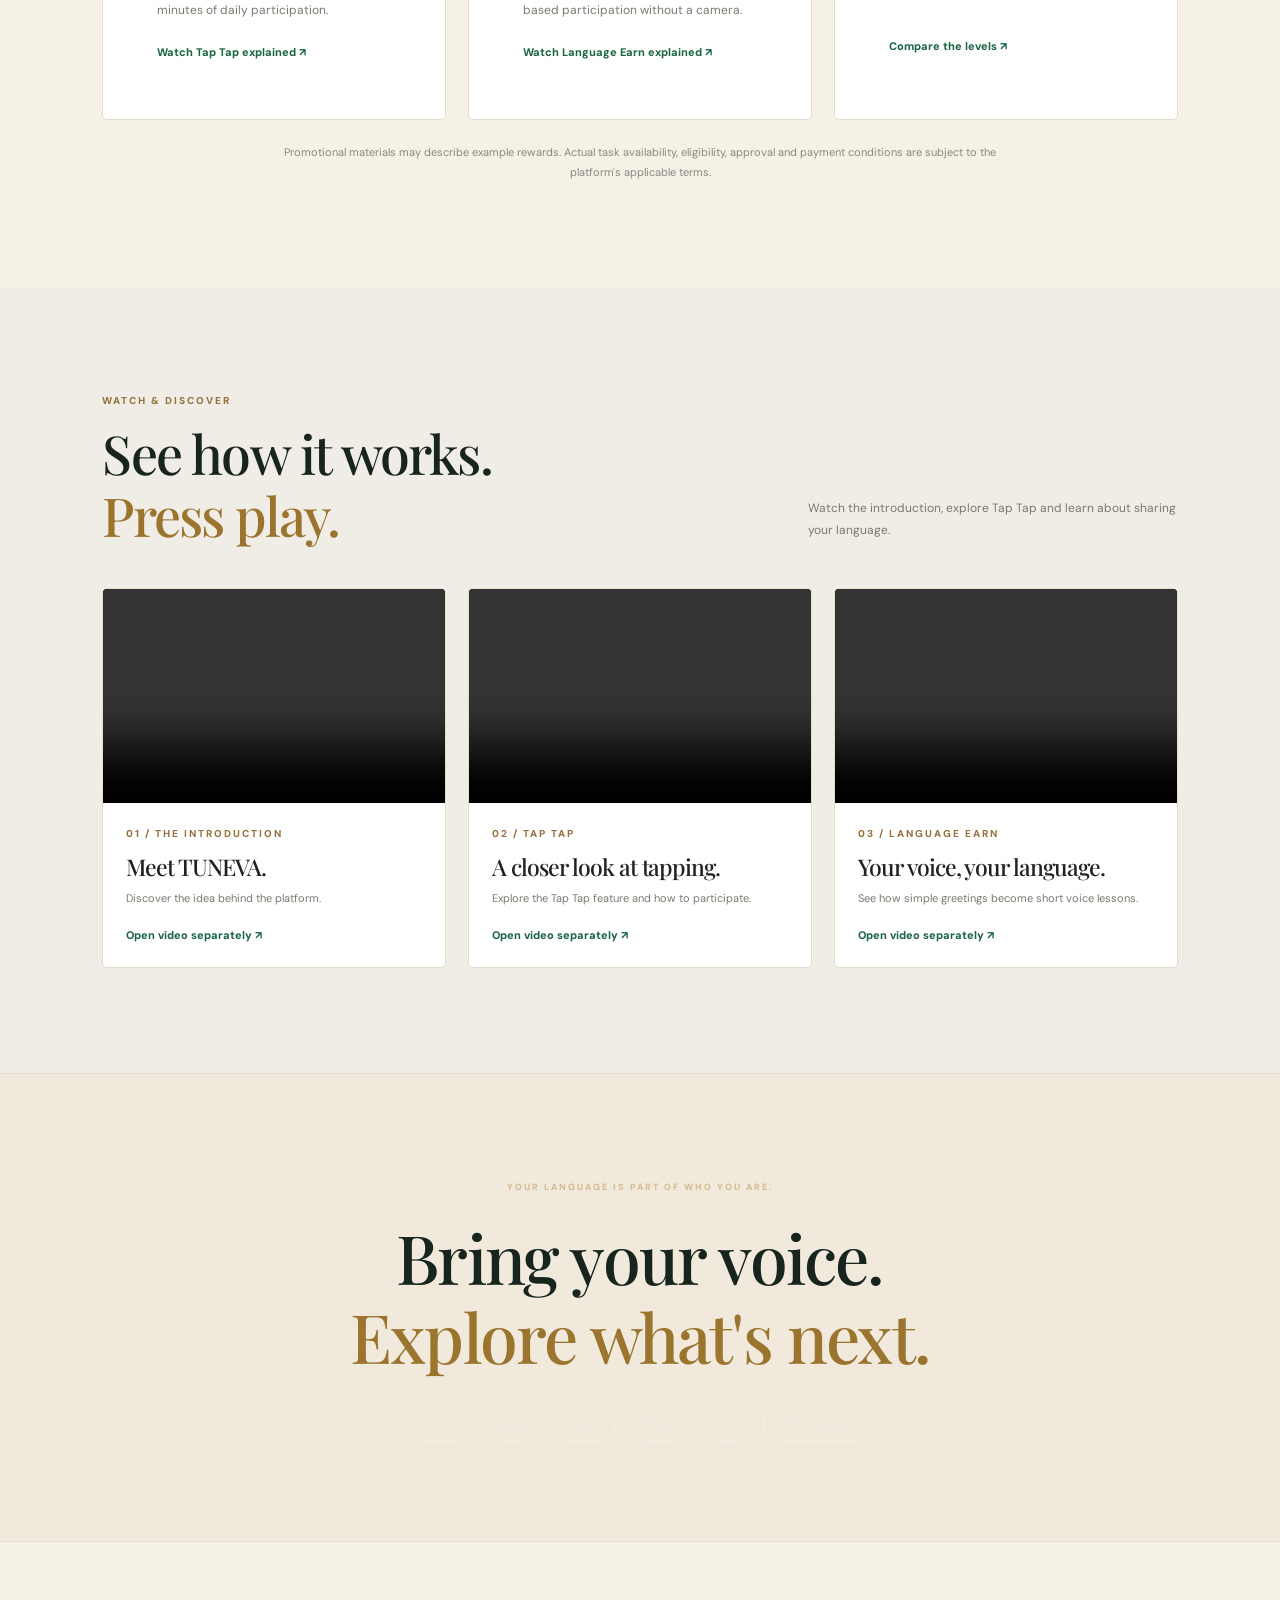
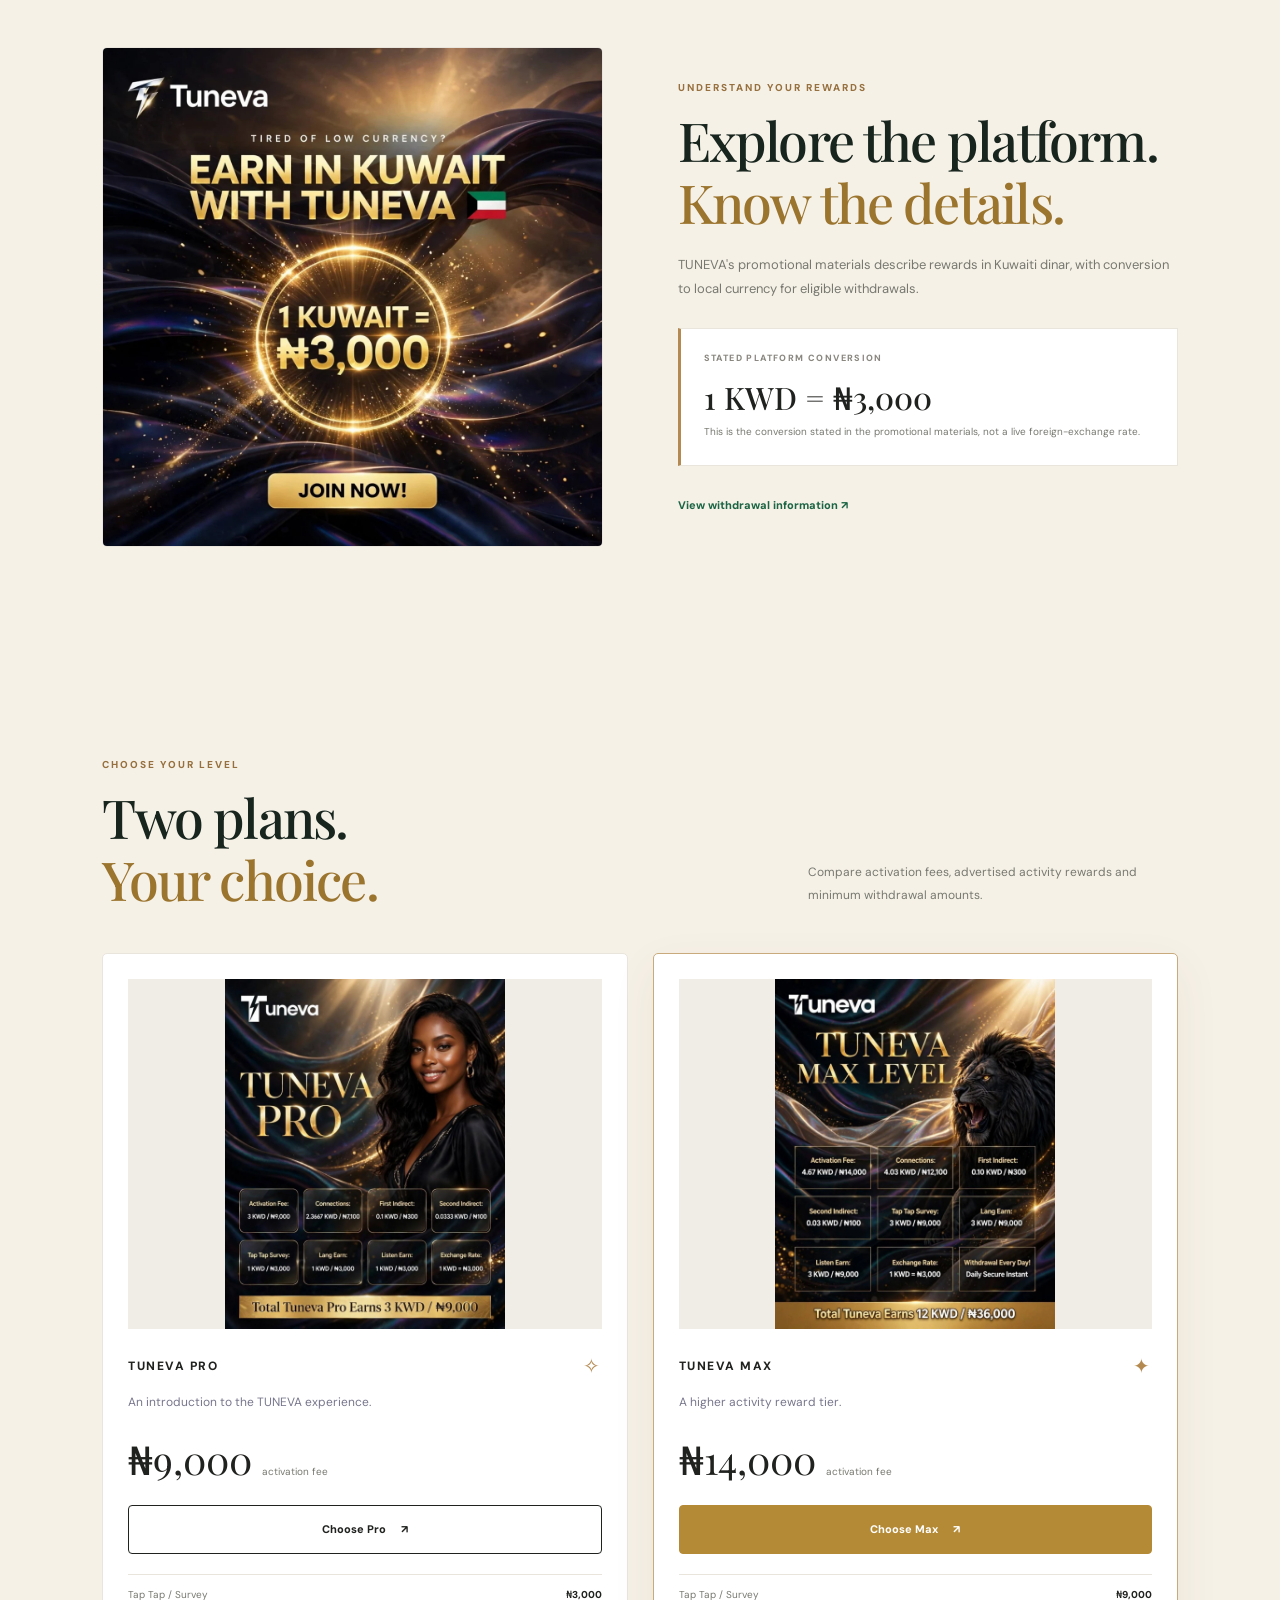
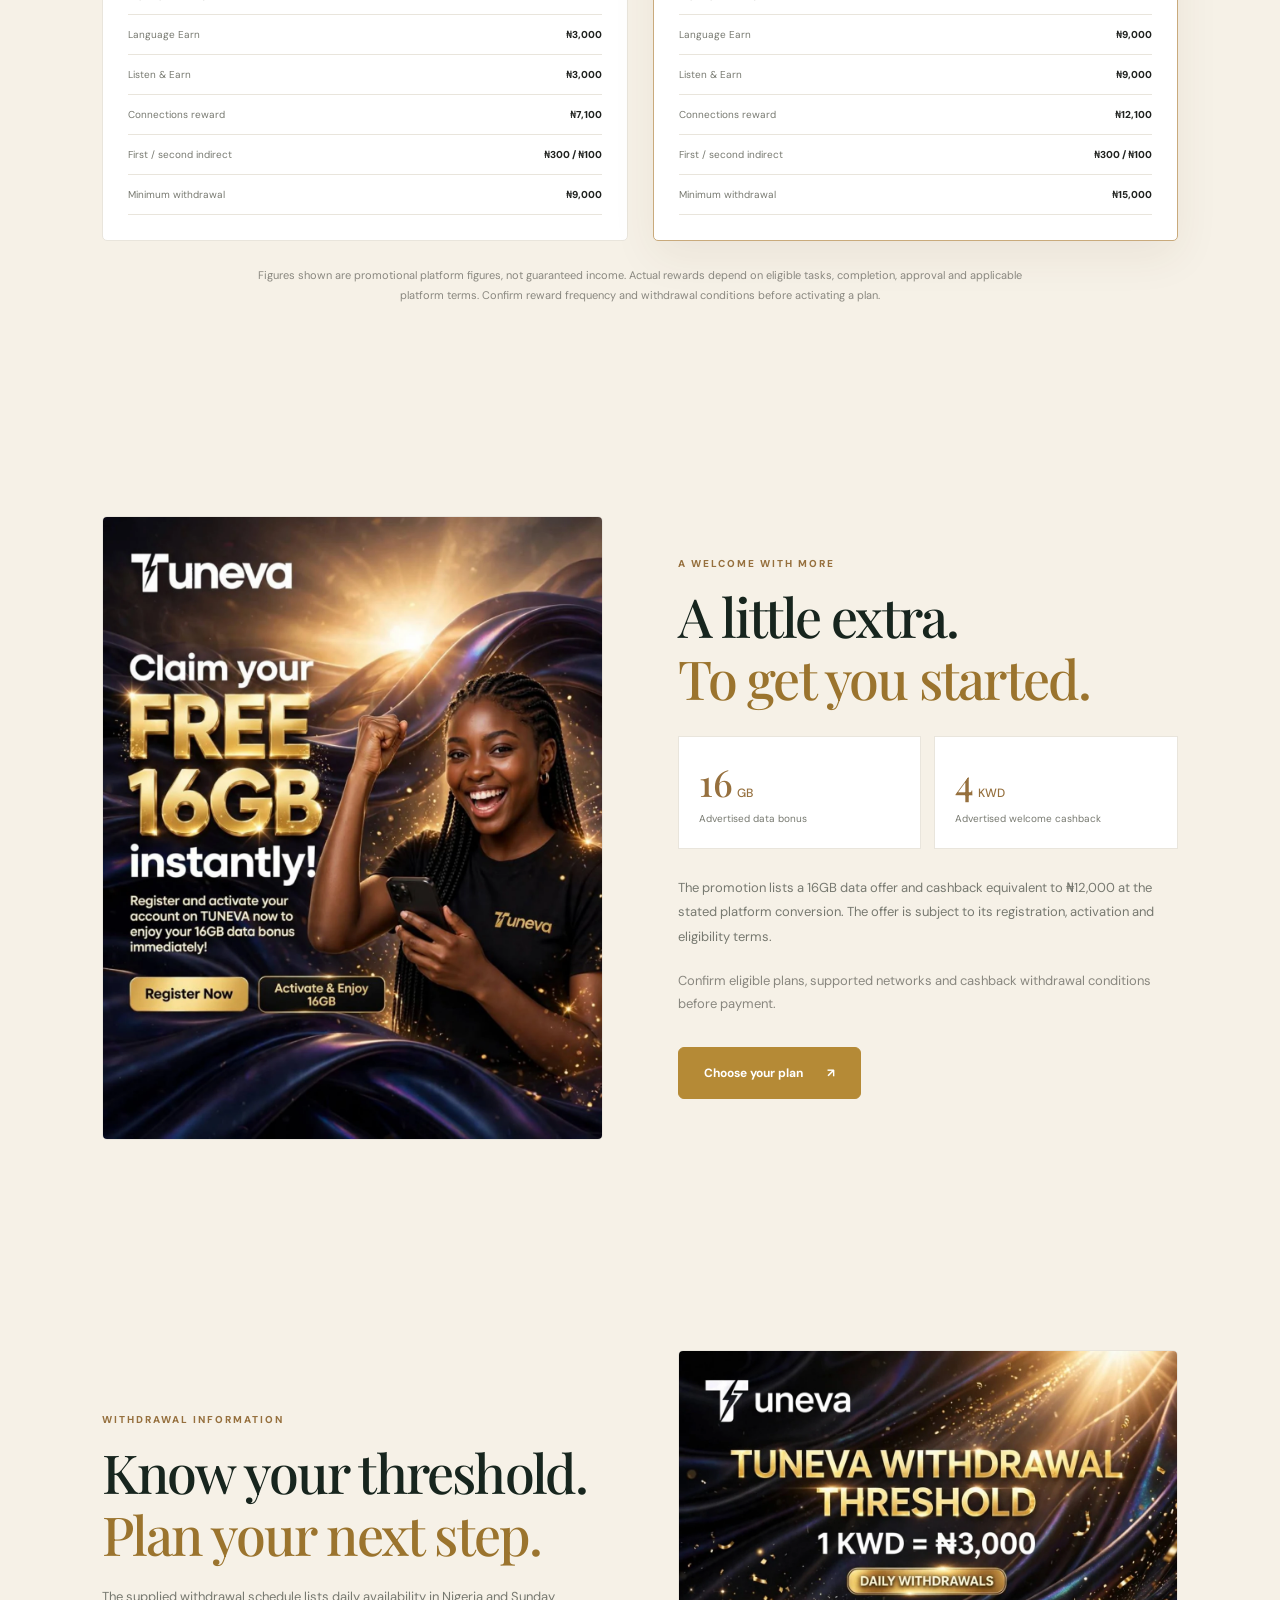
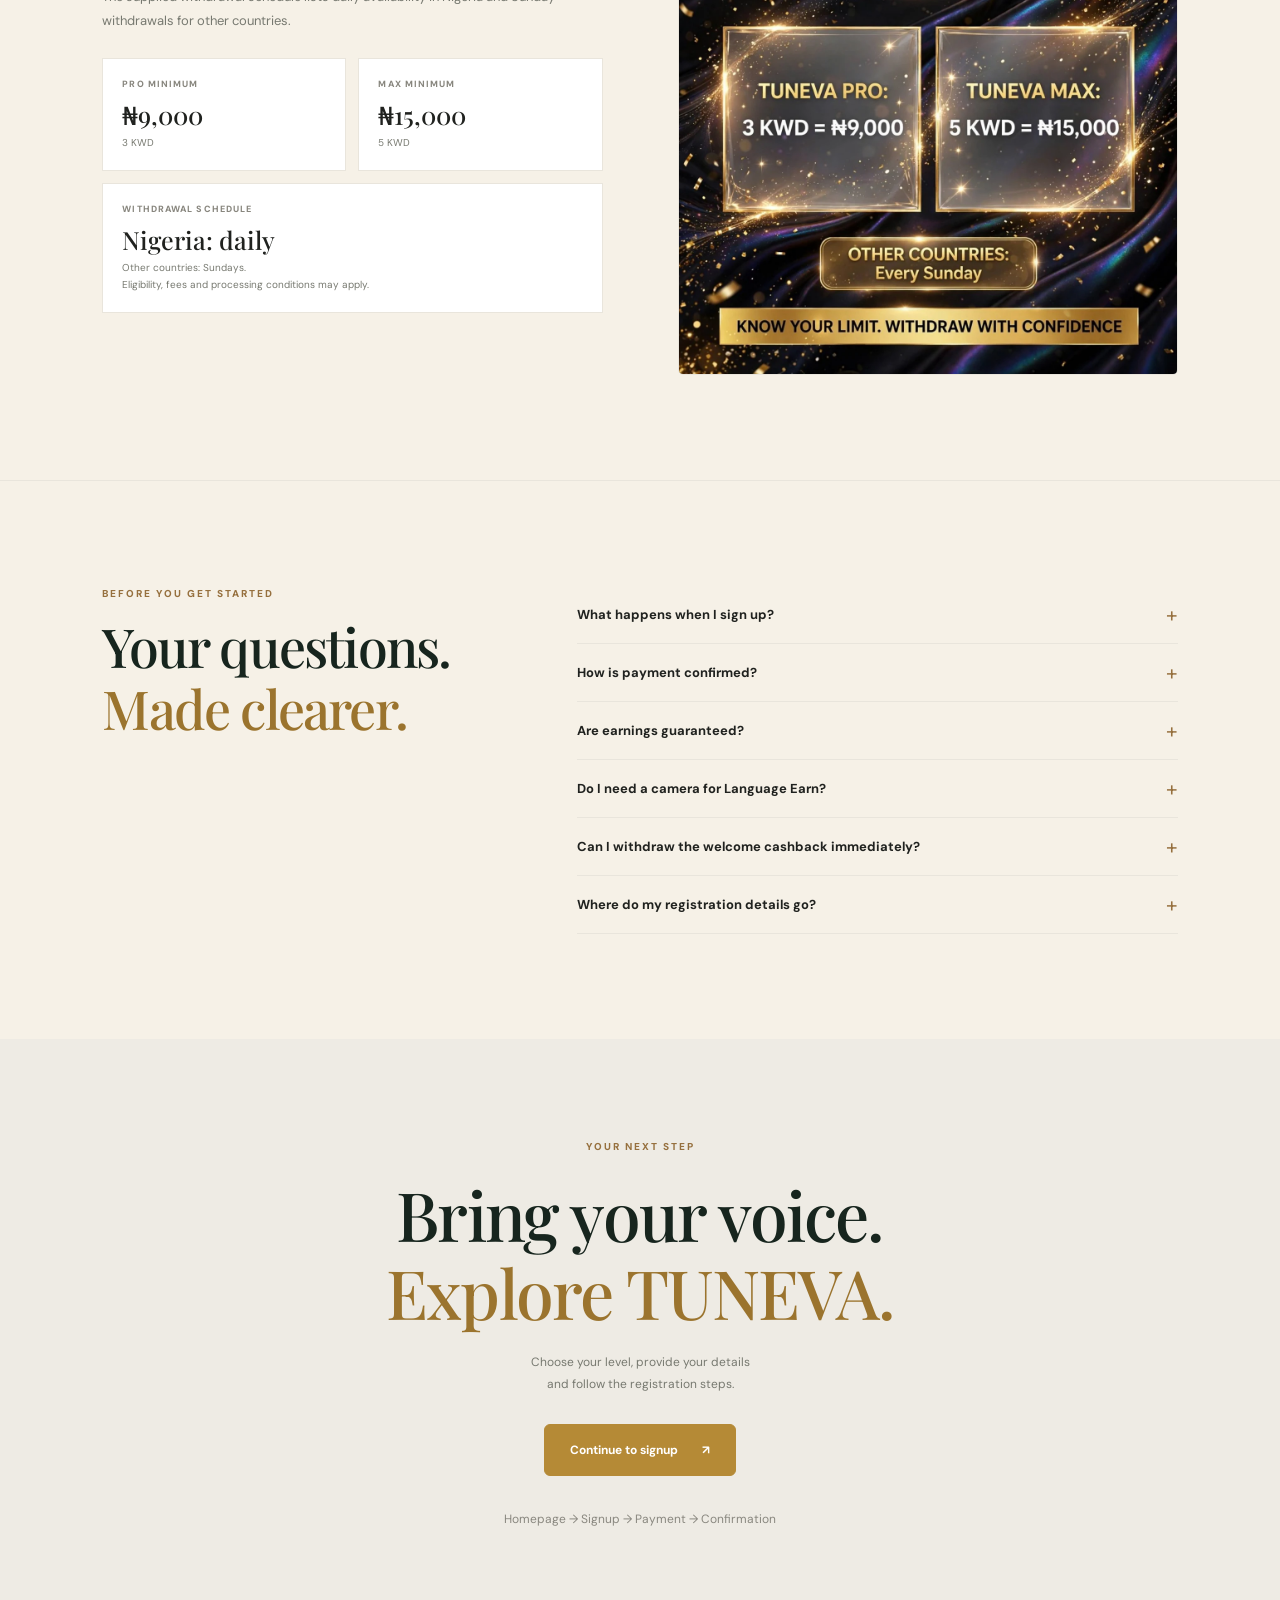
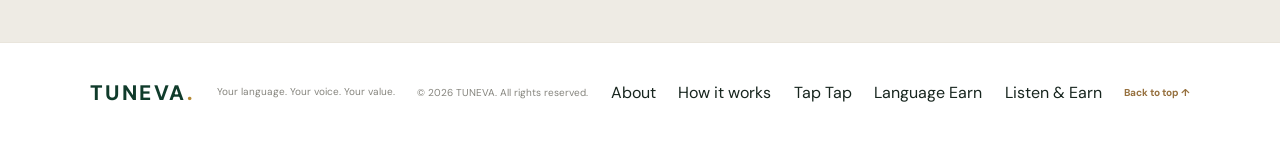
==== commit a4823dfa: "Complete TUNEVA SEO pages and sitemap" ====
--- a/index.html
+++ b/index.html
@@ -6,20 +6,14 @@
   <meta name="viewport" content="width=device-width, initial-scale=1">
   <meta name="theme-color" content="#f6f1e7">
 
-  <title>TUNEVA Platform | Tap Tap, Language Earn &amp; Listen &amp; Earn</title>
-
-  <meta name="description" content="Discover TUNEVA, a platform for Tap Tap activities, language voice lessons and Listen &amp; Earn experiences. Explore features, membership options and how to get started.">
+  <title>TUNEVA — Your Language. Your Voice. Your Value.</title>
+
+  <meta
+    name="description"
+    content="Discover TUNEVA, explore Tap Tap, Language Earn and Listen & Earn, compare membership plans and learn how to participate."
+  >
   <meta name="robots" content="index, follow">
   <link rel="canonical" href="https://tunevaconnect.top/">
-
-  <meta name="application-name" content="TUNEVA">
-  <meta name="author" content="TUNEVA">
-  <meta property="og:site_name" content="TUNEVA">
-  <meta property="og:locale" content="en_US">
-  <meta name="twitter:card" content="summary_large_image">
-  <meta name="twitter:title" content="TUNEVA Platform | Your Language. Your Voice. Your Value.">
-  <meta name="twitter:description" content="Explore TUNEVA features, membership options and ways to participate.">
-  <meta name="twitter:image" content="https://tunevaconnect.top/assets/brand.webp">
 
   <meta property="og:type" content="website">
   <meta property="og:title" content="TUNEVA — Your Language. Your Voice. Your Value.">
@@ -40,7 +34,15 @@
 
   <link rel="stylesheet" href="styles.css">
   <script defer src="landing.js"></script>
-<script type="application/ld+json">\n{
+
+  <meta name="application-name" content="TUNEVA">
+  <meta name="author" content="TUNEVA">
+  <meta name="twitter:card" content="summary_large_image">
+  <meta name="twitter:title" content="TUNEVA — Your Language. Your Voice. Your Value.">
+  <meta name="twitter:description" content="Explore TUNEVA Tap Tap, Language Earn, Listen &amp; Earn and membership information.">
+  <meta name="twitter:image" content="https://tunevaconnect.top/assets/brand.webp">
+  <script type="application/ld+json">
+{
   "@context": "https://schema.org",
   "@graph": [
     {
@@ -48,10 +50,7 @@
       "@id": "https://tunevaconnect.top/#organization",
       "name": "TUNEVA",
       "url": "https://tunevaconnect.top/",
-      "logo": {
-        "@type": "ImageObject",
-        "url": "https://tunevaconnect.top/assets/brand.webp"
-      }
+      "logo": "https://tunevaconnect.top/assets/brand.webp"
     },
     {
       "@type": "WebSite",
@@ -80,7 +79,7 @@
           "name": "How is payment confirmed?",
           "acceptedAnswer": {
             "@type": "Answer",
-            "text": "Complete payment through the available Squad checkout instructions. Your payment must be successfully verified before activation can proceed."
+            "text": "Complete payment through the available Squad checkout instructions. Payment must be successfully verified before activation can proceed."
           }
         },
         {
@@ -88,7 +87,7 @@
           "name": "Are earnings guaranteed?",
           "acceptedAnswer": {
             "@type": "Answer",
-            "text": "No. Earnings are not guaranteed. Rewards depend on the availability of eligible tasks, successful completion, approval and the platform's applicable terms."
+            "text": "No. Rewards depend on eligible task availability, successful completion, approval and applicable platform terms."
           }
         },
         {
@@ -104,7 +103,7 @@
           "name": "Can I withdraw the welcome cashback immediately?",
           "acceptedAnswer": {
             "@type": "Answer",
-            "text": "Cashback withdrawal eligibility and timing depend on the applicable promotion terms. Confirm the conditions before making a payment."
+            "text": "Cashback withdrawal eligibility and timing depend on the applicable promotion terms."
           }
         },
         {
@@ -112,13 +111,15 @@
           "name": "Where do my registration details go?",
           "acceptedAnswer": {
             "@type": "Answer",
-            "text": "Your details are submitted through the TUNEVA registration process for account setup and activation. Review the platform's privacy information before submitting personal information."
+            "text": "Your details are submitted through the TUNEVA registration process for account setup and activation."
           }
         }
       ]
     }
   ]
-}\n</script>\n</head>
+}
+  </script>
+</head>
 
 <body class="tuneva-home">
 
@@ -128,8 +129,12 @@
     </a>
 
     <nav class="desktop-nav" aria-label="Main navigation">
-      <a href="#discover">How it works</a>
+      <a href="/how-it-works/">How it works</a>
       <a href="#plans">Our plans</a>
+      <a href="/tap-tap/">Tap Tap</a>
+      <a href="/language-earn/">Language Earn</a>
+      <a href="/listen-earn/">Listen &amp; Earn</a>
+      <a href="/about/">About</a>
       <a href="#watch">Watch videos</a>
     </nav>
 
@@ -795,6 +800,11 @@
 
     <p>Your language. Your voice. Your value.</p>
     <span>© 2026 TUNEVA. All rights reserved.</span>
+    <a href="/about/">About</a>
+    <a href="/how-it-works/">How it works</a>
+    <a href="/tap-tap/">Tap Tap</a>
+    <a href="/language-earn/">Language Earn</a>
+    <a href="/listen-earn/">Listen &amp; Earn</a>
     <a href="#">Back to top ↑</a>
   </footer>
 
